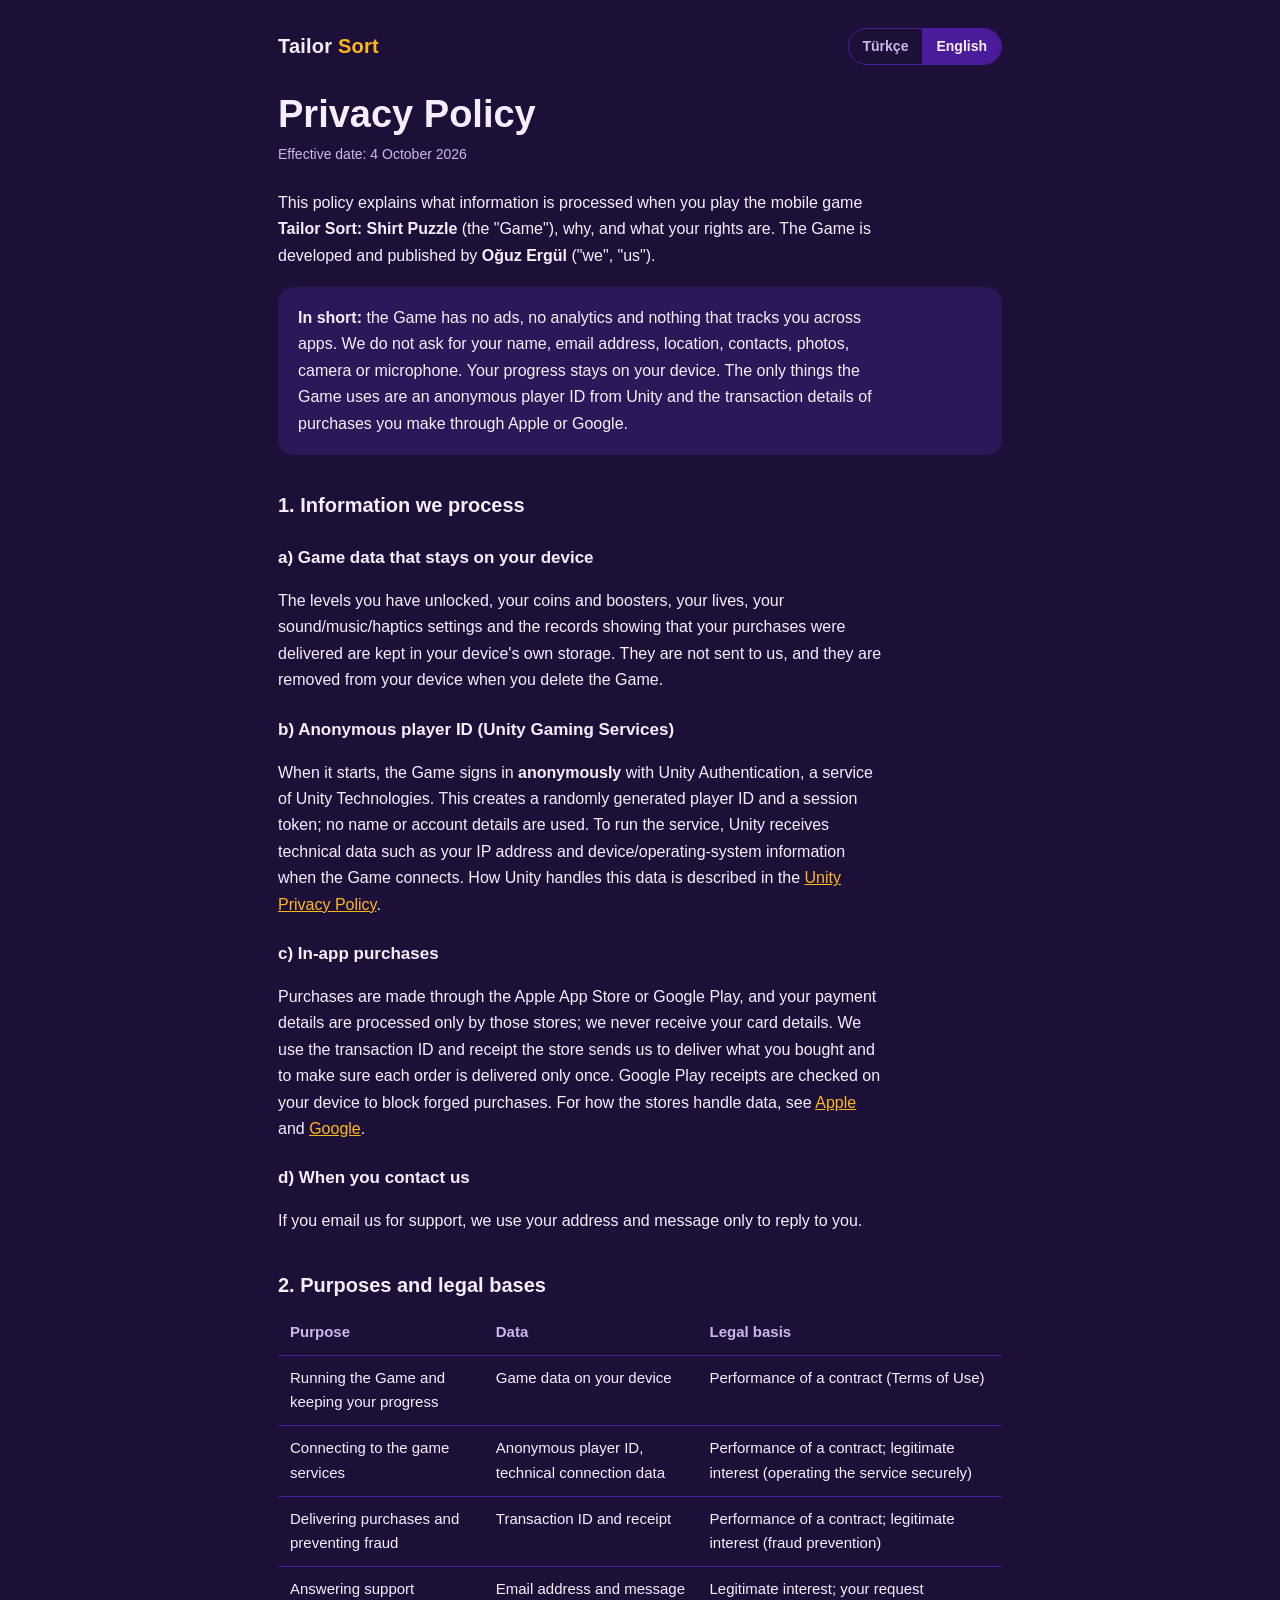
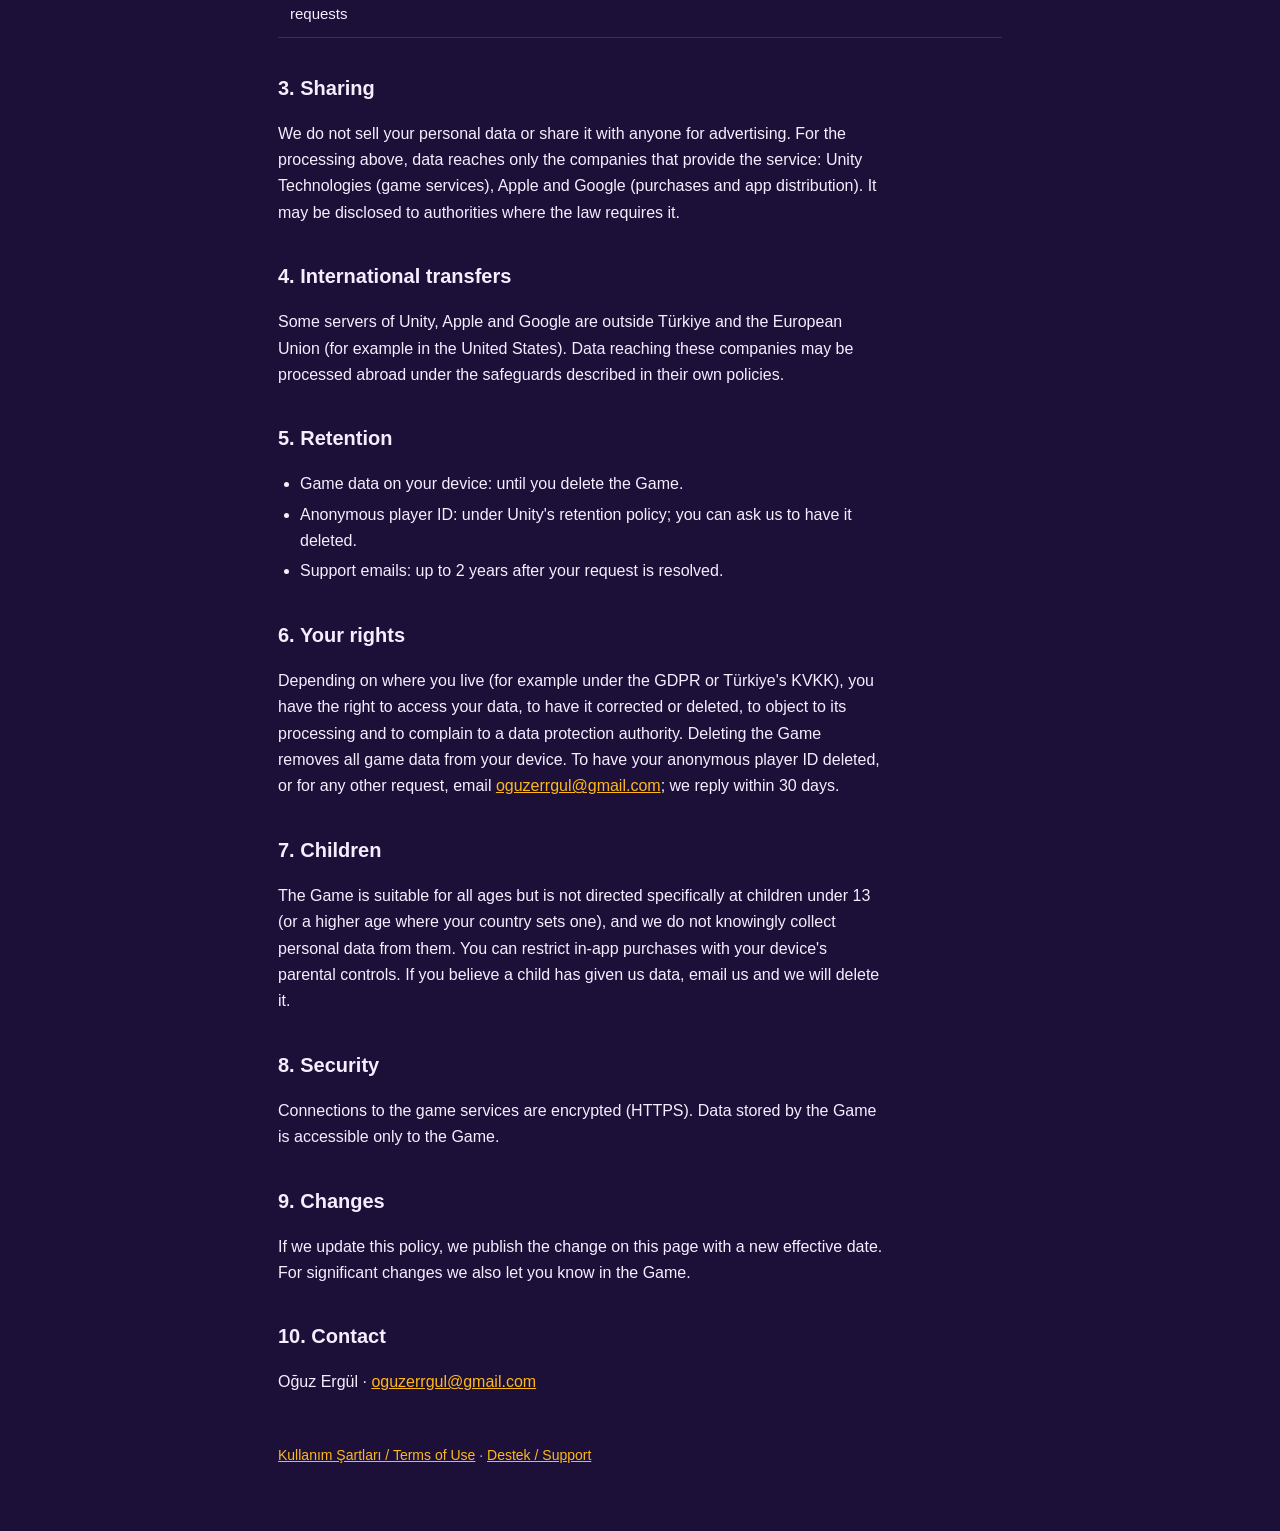
==== privacy.html @ 2dfc721d "Support, privacy policy and terms of use pages Co-Authored-By: Claude Opus 5.5 <noreply@anthropic.co" ====
<!doctype html>
<html lang="tr">
<head>
<meta charset="utf-8">
<meta name="viewport" content="width=device-width, initial-scale=1">
<title>Gizlilik Politikası · Tailor Sort</title>
<meta name="title-tr" content="Gizlilik Politikası · Tailor Sort">
<meta name="title-en" content="Privacy Policy · Tailor Sort">
<meta name="description" content="Tailor Sort: Shirt Puzzle gizlilik politikası / privacy policy">
<link rel="stylesheet" href="style.css">
<script src="lang.js"></script>
</head>
<body>
<div class="page">
  <header class="top">
    <a class="brand" href="index.html" data-keep-lang>Tailor <span>Sort</span></a>
    <div class="lang" role="group" aria-label="Dil / Language">
      <button type="button" value="tr" aria-pressed="true">Türkçe</button>
      <button type="button" value="en" aria-pressed="false">English</button>
    </div>
  </header>

  <!-- ============================================================ TÜRKÇE -->
  <main data-lang="tr">
    <h1>Gizlilik Politikası</h1>
    <p class="updated">Yürürlük tarihi: 4 Ekim 2026</p>

    <p>Bu politika, <strong>Tailor Sort: Shirt Puzzle</strong> ("Oyun") mobil oyununu oynarken hangi bilgilerin işlendiğini,
      neden işlendiğini ve haklarınızı açıklar. Oyunu geliştiren ve yayımlayan <strong>Oğuz Ergül</strong>'dür ("biz").</p>

    <div class="card">
      <p><strong>Kısaca:</strong> Oyunda reklam, analitik ya da sizi uygulamalar arasında takip eden hiçbir araç yoktur. Adınızı,
        e-posta adresinizi, konumunuzu, rehberinizi, fotoğraflarınızı ya da kamera ve mikrofonunuzu istemeyiz. Oyun
        ilerlemeniz yalnızca cihazınızda saklanır. Oyun yalnızca Unity'nin anonim oyuncu kimliğini ve Apple ya da Google
        üzerinden yaptığınız satın alımların işlem bilgisini kullanır.</p>
    </div>

    <h2>1. İşlenen bilgiler</h2>
    <h3>a) Cihazınızda kalan oyun verileri</h3>
    <p>Açtığınız seviyeler, coin ve booster miktarlarınız, canlarınız, ses/müzik/titreşim ayarlarınız ve satın alımlarınızın
      teslim edildiğini gösteren kayıtlar cihazınızın kendi depolama alanında tutulur. Bu veriler bize gönderilmez;
      oyunu sildiğinizde cihazınızdan silinir.</p>

    <h3>b) Anonim oyuncu kimliği (Unity Gaming Services)</h3>
    <p>Oyun, açılışta Unity Technologies'in Unity Authentication hizmetiyle <strong>anonim</strong> olarak oturum açar. Bu
      işlem rastgele üretilmiş bir oyuncu kimliği (Player ID) ve bir oturum anahtarı oluşturur; adınız ya da hesap bilgileriniz
      kullanılmaz. Hizmetin çalışması için Unity, bağlantı sırasında IP adresiniz ve cihaz/işletim sistemi bilgileri gibi
      teknik verileri alır. Unity'nin bu verileri nasıl işlediği
      <a href="https://unity.com/legal/privacy-policy" rel="noopener">Unity Gizlilik Politikası</a>'nda anlatılır.</p>

    <h3>c) Uygulama içi satın alımlar</h3>
    <p>Satın alımlar Apple App Store ya da Google Play üzerinden yapılır ve ödeme bilgileriniz yalnızca bu mağazalarca işlenir;
      kart bilgileriniz bize ulaşmaz. Satın aldığınız paketi teslim edebilmek ve aynı siparişi iki kez vermemek için mağazanın
      gönderdiği işlem kimliğini ve makbuzu kullanırız. Google Play makbuzları sahte satın alımları engellemek için cihaz
      üzerinde doğrulanır. Mağazaların verileri nasıl işlediği için:
      <a href="https://www.apple.com/legal/privacy/" rel="noopener">Apple</a>,
      <a href="https://policies.google.com/privacy" rel="noopener">Google</a>.</p>

    <h3>d) Bize yazdığınızda</h3>
    <p>Destek için e-posta gönderirseniz, adresinizi ve mesajınızı yalnızca size yanıt vermek için kullanırız.</p>

    <h2>2. Kullanım amaçları ve hukuki sebepler</h2>
    <div class="table-wrap">
      <table>
        <tr><th>Amaç</th><th>Veri</th><th>Hukuki sebep</th></tr>
        <tr><td>Oyunu çalıştırmak, ilerlemenizi saklamak</td><td>Cihazdaki oyun verileri</td><td>Sözleşmenin ifası (Kullanım Şartları)</td></tr>
        <tr><td>Oyun hizmetlerine bağlanmak</td><td>Anonim oyuncu kimliği, teknik bağlantı verileri</td><td>Sözleşmenin ifası; meşru menfaat (hizmetin güvenli çalışması)</td></tr>
        <tr><td>Satın aldığınızı teslim etmek, sahteciliği önlemek</td><td>İşlem kimliği ve makbuz</td><td>Sözleşmenin ifası; meşru menfaat (dolandırıcılığın önlenmesi)</td></tr>
        <tr><td>Destek taleplerine yanıt vermek</td><td>E-posta adresi ve mesaj</td><td>Meşru menfaat; talebiniz</td></tr>
      </table>
    </div>

    <h2>3. Bilgilerin paylaşılması</h2>
    <p>Kişisel verilerinizi satmayız ve reklam amacıyla kimseyle paylaşmayız. Yukarıdaki işlemler için veriler yalnızca
      hizmeti sağlayan şirketlere ulaşır: Unity Technologies (oyun hizmetleri), Apple ve Google (satın alımlar ve uygulama
      dağıtımı). Yasal bir zorunluluk olursa yetkili makamlarla paylaşılabilir.</p>

    <h2>4. Yurt dışına aktarım</h2>
    <p>Unity, Apple ve Google sunucularının bir kısmı Türkiye ve Avrupa Birliği dışında (ör. ABD) bulunur. Bu şirketlere
      ulaşan veriler, kendi politikalarında belirtilen güvenceler altında yurt dışında işlenebilir.</p>

    <h2>5. Saklama süreleri</h2>
    <ul>
      <li>Cihazdaki oyun verileri: oyunu silene kadar.</li>
      <li>Anonim oyuncu kimliği: Unity'nin saklama politikasına göre; silinmesini bizden isteyebilirsiniz.</li>
      <li>Destek yazışmaları: talebiniz sonuçlandıktan sonra en fazla 2 yıl.</li>
    </ul>

    <h2>6. Haklarınız</h2>
    <p>Verilerinize erişme, düzeltilmesini ya da silinmesini isteme, işlenmesine itiraz etme ve şikâyette bulunma
      haklarınız vardır. Oyunu silmek cihazınızdaki tüm oyun verilerini kaldırır. Anonim oyuncu kimliğinizin silinmesi ya da
      başka bir talep için <a href="mailto:oguzerrgul@gmail.com">oguzerrgul@gmail.com</a> adresine yazın; en geç 30 gün içinde yanıt veririz.</p>

    <h3>KVKK kapsamında aydınlatma</h3>
    <p>6698 sayılı Kişisel Verilerin Korunması Kanunu uyarınca veri sorumlusu Oğuz Ergül'dür. Kanunun 11. maddesi
      kapsamında; verilerinizin işlenip işlenmediğini öğrenme, işlenmişse bilgi talep etme, işlenme amacını ve amacına uygun
      kullanılıp kullanılmadığını öğrenme, aktarıldığı üçüncü kişileri bilme, eksik ya da yanlış işlenmişse düzeltilmesini,
      silinmesini ya da yok edilmesini isteme, bu işlemlerin aktarılan kişilere bildirilmesini isteme, otomatik sistemlerle
      analiz sonucu aleyhinize bir sonuca itiraz etme ve kanuna aykırı işleme nedeniyle zarara uğrarsanız tazminat talep
      etme haklarına sahipsiniz. Başvurularınızı yukarıdaki e-posta adresine iletebilirsiniz. Ayrıca Kişisel Verileri Koruma
      Kurulu'na şikâyette bulunabilirsiniz.</p>

    <h2>7. Çocuklar</h2>
    <p>Oyun her yaştan oyuncuya uygundur, ancak 13 yaşından (bulunduğunuz ülkede daha yüksek bir yaş sınırı varsa o yaştan)
      küçük çocuklara özel olarak yönelik değildir ve bu yaştaki çocuklardan bilerek kişisel veri toplamayız. Uygulama içi
      satın alımları cihazınızın ebeveyn denetimleriyle kısıtlayabilirsiniz. Bir çocuğun bize veri verdiğini düşünüyorsanız
      bize yazın; silelim.</p>

    <h2>8. Güvenlik</h2>
    <p>Oyun hizmetlerine bağlantılar şifreli (HTTPS) yapılır. Oyunda saklanan verilere yalnızca oyun erişir.</p>

    <h2>9. Değişiklikler</h2>
    <p>Bu politikayı güncellersek değişikliği bu sayfada, yürürlük tarihini değiştirerek yayımlarız. Önemli değişikliklerde
      oyunda ayrıca bilgi veririz.</p>

    <h2>10. İletişim</h2>
    <p>Oğuz Ergül · <a href="mailto:oguzerrgul@gmail.com">oguzerrgul@gmail.com</a></p>
  </main>

  <!-- ============================================================ ENGLISH -->
  <main data-lang="en">
    <h1>Privacy Policy</h1>
    <p class="updated">Effective date: 4 October 2026</p>

    <p>This policy explains what information is processed when you play the mobile game <strong>Tailor Sort: Shirt
      Puzzle</strong> (the "Game"), why, and what your rights are. The Game is developed and published by
      <strong>Oğuz Ergül</strong> ("we", "us").</p>

    <div class="card">
      <p><strong>In short:</strong> the Game has no ads, no analytics and nothing that tracks you across apps. We do not ask
        for your name, email address, location, contacts, photos, camera or microphone. Your progress stays on your device.
        The only things the Game uses are an anonymous player ID from Unity and the transaction details of purchases you make
        through Apple or Google.</p>
    </div>

    <h2>1. Information we process</h2>
    <h3>a) Game data that stays on your device</h3>
    <p>The levels you have unlocked, your coins and boosters, your lives, your sound/music/haptics settings and the records
      showing that your purchases were delivered are kept in your device's own storage. They are not sent to us, and they
      are removed from your device when you delete the Game.</p>

    <h3>b) Anonymous player ID (Unity Gaming Services)</h3>
    <p>When it starts, the Game signs in <strong>anonymously</strong> with Unity Authentication, a service of Unity
      Technologies. This creates a randomly generated player ID and a session token; no name or account details are used.
      To run the service, Unity receives technical data such as your IP address and device/operating-system information when
      the Game connects. How Unity handles this data is described in the
      <a href="https://unity.com/legal/privacy-policy" rel="noopener">Unity Privacy Policy</a>.</p>

    <h3>c) In-app purchases</h3>
    <p>Purchases are made through the Apple App Store or Google Play, and your payment details are processed only by those
      stores; we never receive your card details. We use the transaction ID and receipt the store sends us to deliver what
      you bought and to make sure each order is delivered only once. Google Play receipts are checked on your device to block
      forged purchases. For how the stores handle data, see
      <a href="https://www.apple.com/legal/privacy/" rel="noopener">Apple</a> and
      <a href="https://policies.google.com/privacy" rel="noopener">Google</a>.</p>

    <h3>d) When you contact us</h3>
    <p>If you email us for support, we use your address and message only to reply to you.</p>

    <h2>2. Purposes and legal bases</h2>
    <div class="table-wrap">
      <table>
        <tr><th>Purpose</th><th>Data</th><th>Legal basis</th></tr>
        <tr><td>Running the Game and keeping your progress</td><td>Game data on your device</td><td>Performance of a contract (Terms of Use)</td></tr>
        <tr><td>Connecting to the game services</td><td>Anonymous player ID, technical connection data</td><td>Performance of a contract; legitimate interest (operating the service securely)</td></tr>
        <tr><td>Delivering purchases and preventing fraud</td><td>Transaction ID and receipt</td><td>Performance of a contract; legitimate interest (fraud prevention)</td></tr>
        <tr><td>Answering support requests</td><td>Email address and message</td><td>Legitimate interest; your request</td></tr>
      </table>
    </div>

    <h2>3. Sharing</h2>
    <p>We do not sell your personal data or share it with anyone for advertising. For the processing above, data reaches
      only the companies that provide the service: Unity Technologies (game services), Apple and Google (purchases and app
      distribution). It may be disclosed to authorities where the law requires it.</p>

    <h2>4. International transfers</h2>
    <p>Some servers of Unity, Apple and Google are outside Türkiye and the European Union (for example in the United States).
      Data reaching these companies may be processed abroad under the safeguards described in their own policies.</p>

    <h2>5. Retention</h2>
    <ul>
      <li>Game data on your device: until you delete the Game.</li>
      <li>Anonymous player ID: under Unity's retention policy; you can ask us to have it deleted.</li>
      <li>Support emails: up to 2 years after your request is resolved.</li>
    </ul>

    <h2>6. Your rights</h2>
    <p>Depending on where you live (for example under the GDPR or Türkiye's KVKK), you have the right to access your data,
      to have it corrected or deleted, to object to its processing and to complain to a data protection authority. Deleting
      the Game removes all game data from your device. To have your anonymous player ID deleted, or for any other request,
      email <a href="mailto:oguzerrgul@gmail.com">oguzerrgul@gmail.com</a>; we reply within 30 days.</p>

    <h2>7. Children</h2>
    <p>The Game is suitable for all ages but is not directed specifically at children under 13 (or a higher age where your
      country sets one), and we do not knowingly collect personal data from them. You can restrict in-app purchases with
      your device's parental controls. If you believe a child has given us data, email us and we will delete it.</p>

    <h2>8. Security</h2>
    <p>Connections to the game services are encrypted (HTTPS). Data stored by the Game is accessible only to the Game.</p>

    <h2>9. Changes</h2>
    <p>If we update this policy, we publish the change on this page with a new effective date. For significant changes we
      also let you know in the Game.</p>

    <h2>10. Contact</h2>
    <p>Oğuz Ergül · <a href="mailto:oguzerrgul@gmail.com">oguzerrgul@gmail.com</a></p>
  </main>

  <footer>
    <a href="terms.html" data-keep-lang>Kullanım Şartları / Terms of Use</a> ·
    <a href="index.html" data-keep-lang>Destek / Support</a>
  </footer>
</div>
</body>
</html>
---- style.css ----
/* Tailor Sort legal and support pages: the game's night purple, its gold for links, system fonts only (the pages load
   nothing from third parties, so opening the privacy policy sends no one your IP address). */
:root {
  --bg: #1c1038;
  --panel: #2a1858;
  --line: #4a1c9c;
  --fg: #f6eeff;
  --muted: #c9b8ee;
  --gold: #ffb81c;
  --gold-hi: #ffd54a;
  color-scheme: dark;
}

* { box-sizing: border-box; }

html { -webkit-text-size-adjust: 100%; }

body {
  margin: 0;
  background: var(--bg);
  color: var(--fg);
  font: 400 16px/1.65 -apple-system, BlinkMacSystemFont, "Segoe UI", Roboto, "Helvetica Neue", Arial, sans-serif;
}

.page {
  max-width: 760px;
  margin: 0 auto;
  padding: 28px 18px 64px;
}

header.top {
  display: flex;
  align-items: center;
  justify-content: space-between;
  gap: 12px;
  flex-wrap: wrap;
  margin-bottom: 28px;
}

.brand {
  font-weight: 800;
  font-size: 20px;
  letter-spacing: 0.01em;
  color: var(--fg);
  text-decoration: none;
}

.brand span { color: var(--gold); }

nav.links { display: flex; gap: 14px; flex-wrap: wrap; font-size: 15px; }

.lang { display: inline-flex; border: 1px solid var(--line); border-radius: 999px; overflow: hidden; }

.lang button {
  background: none;
  border: 0;
  color: var(--muted);
  font: inherit;
  font-size: 14px;
  font-weight: 600;
  padding: 6px 14px;
  cursor: pointer;
}

.lang button[aria-pressed="true"] { background: var(--line); color: var(--fg); }

.lang button:focus-visible, a:focus-visible { outline: 2px solid var(--gold); outline-offset: 2px; }

a { color: var(--gold); }
a:hover { color: var(--gold-hi); }

h1 { font-size: clamp(28px, 6vw, 38px); line-height: 1.15; margin: 0 0 6px; text-wrap: balance; }
h2 { font-size: 20px; margin: 34px 0 8px; }
h3 { font-size: 17px; margin: 22px 0 6px; }

.updated { color: var(--muted); font-size: 14px; margin: 0 0 24px; }

p, li { max-width: 68ch; }
ul { padding-left: 22px; }
li { margin: 4px 0; }

.card {
  background: var(--panel);
  border-radius: 16px;
  padding: 18px 20px;
  margin: 18px 0;
}

.card p:first-child { margin-top: 0; }
.card p:last-child { margin-bottom: 0; }

table { width: 100%; border-collapse: collapse; font-size: 15px; }
.table-wrap { overflow-x: auto; }
th, td { text-align: left; vertical-align: top; padding: 10px 12px; border-bottom: 1px solid var(--line); }
th { color: var(--muted); font-weight: 600; }

footer { margin-top: 48px; color: var(--muted); font-size: 14px; }

/* both languages are in each page; lang.js shows one (without scripts both stay readable, Turkish first) */
.js [data-lang]:not(.shown) { display: none; }
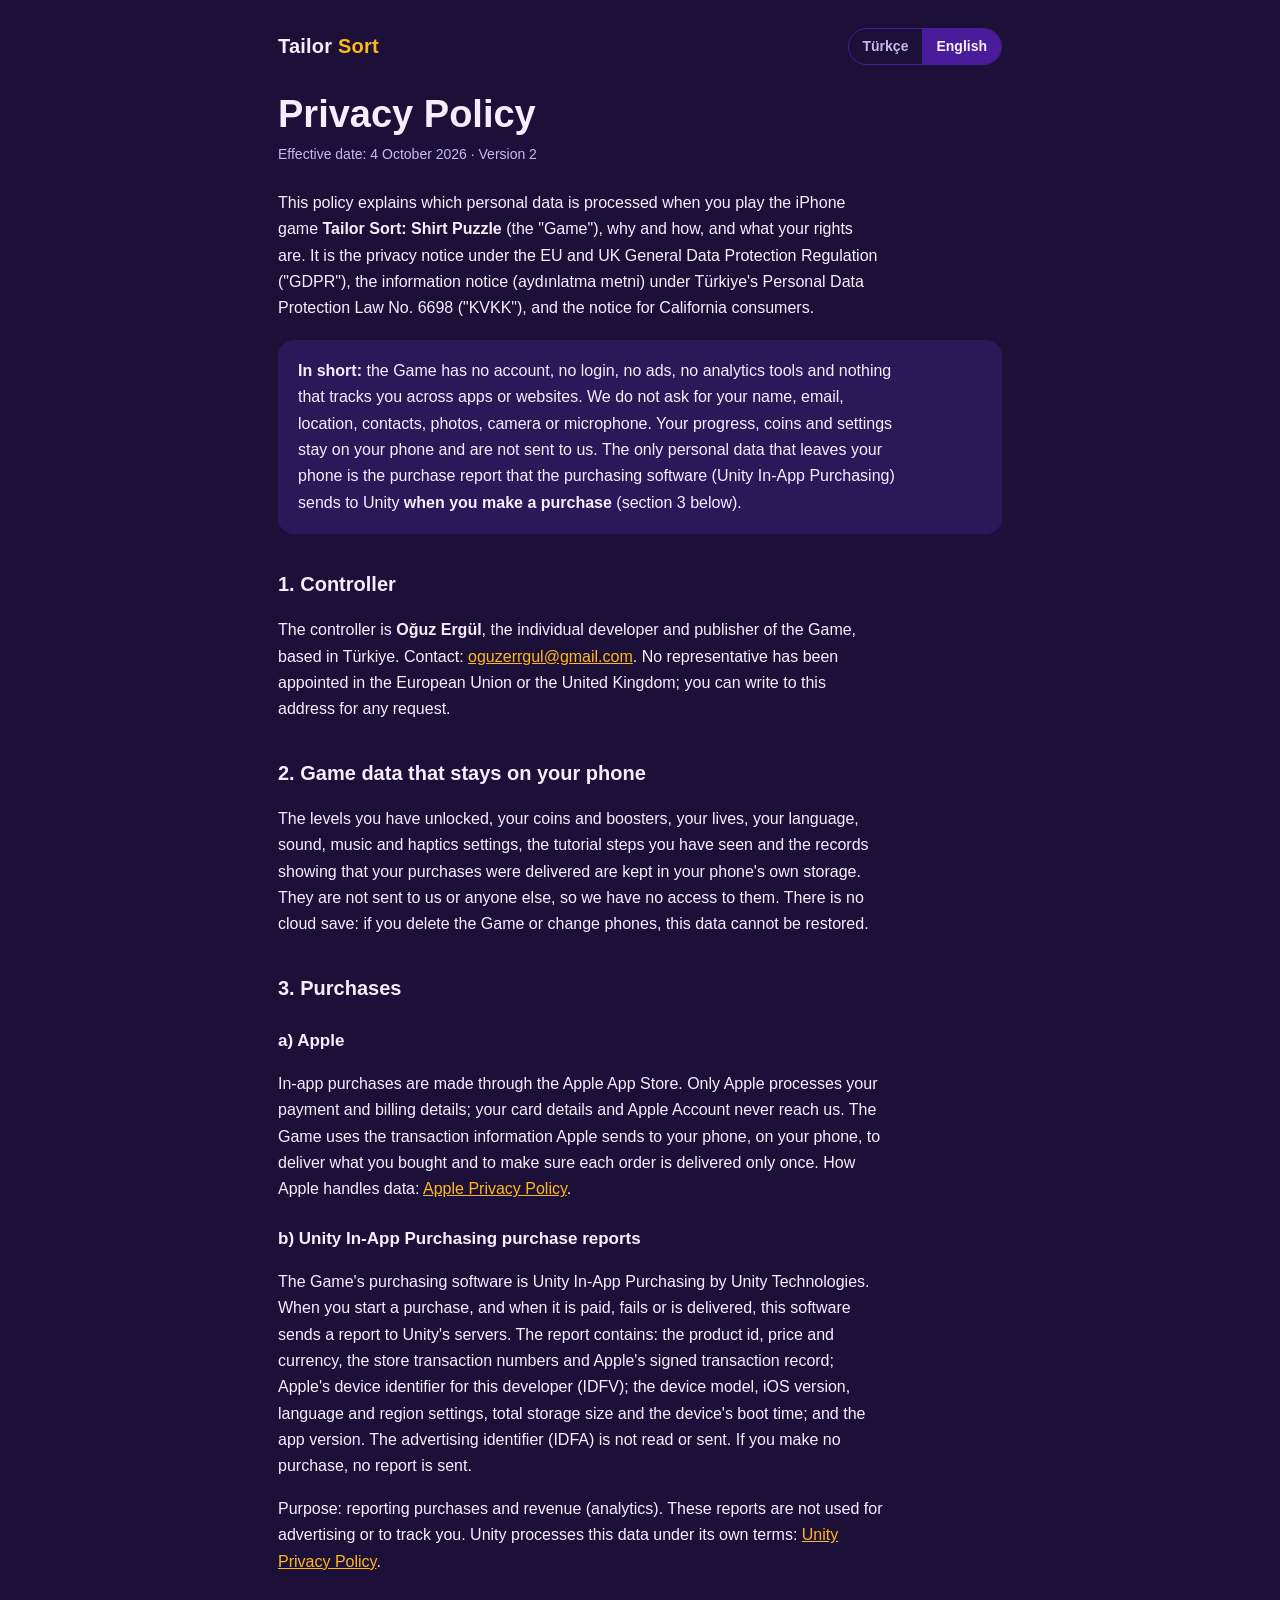
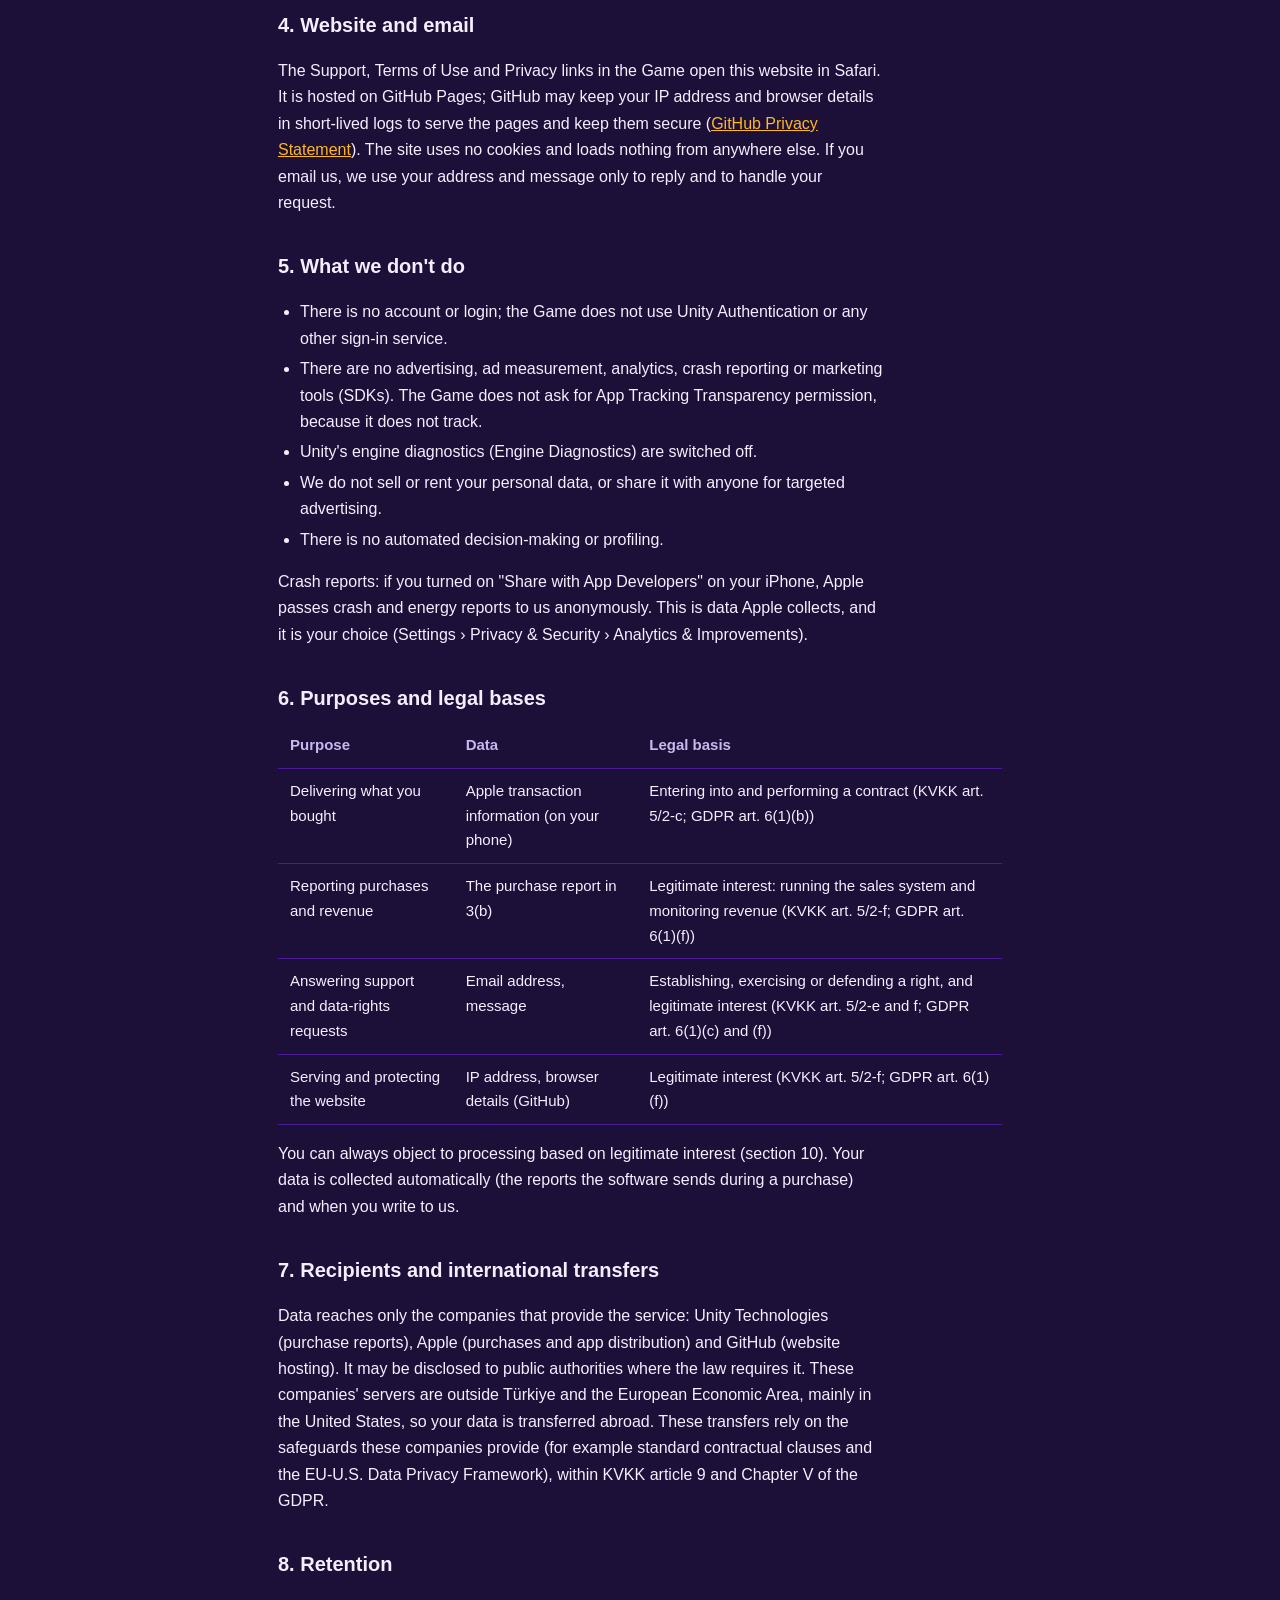
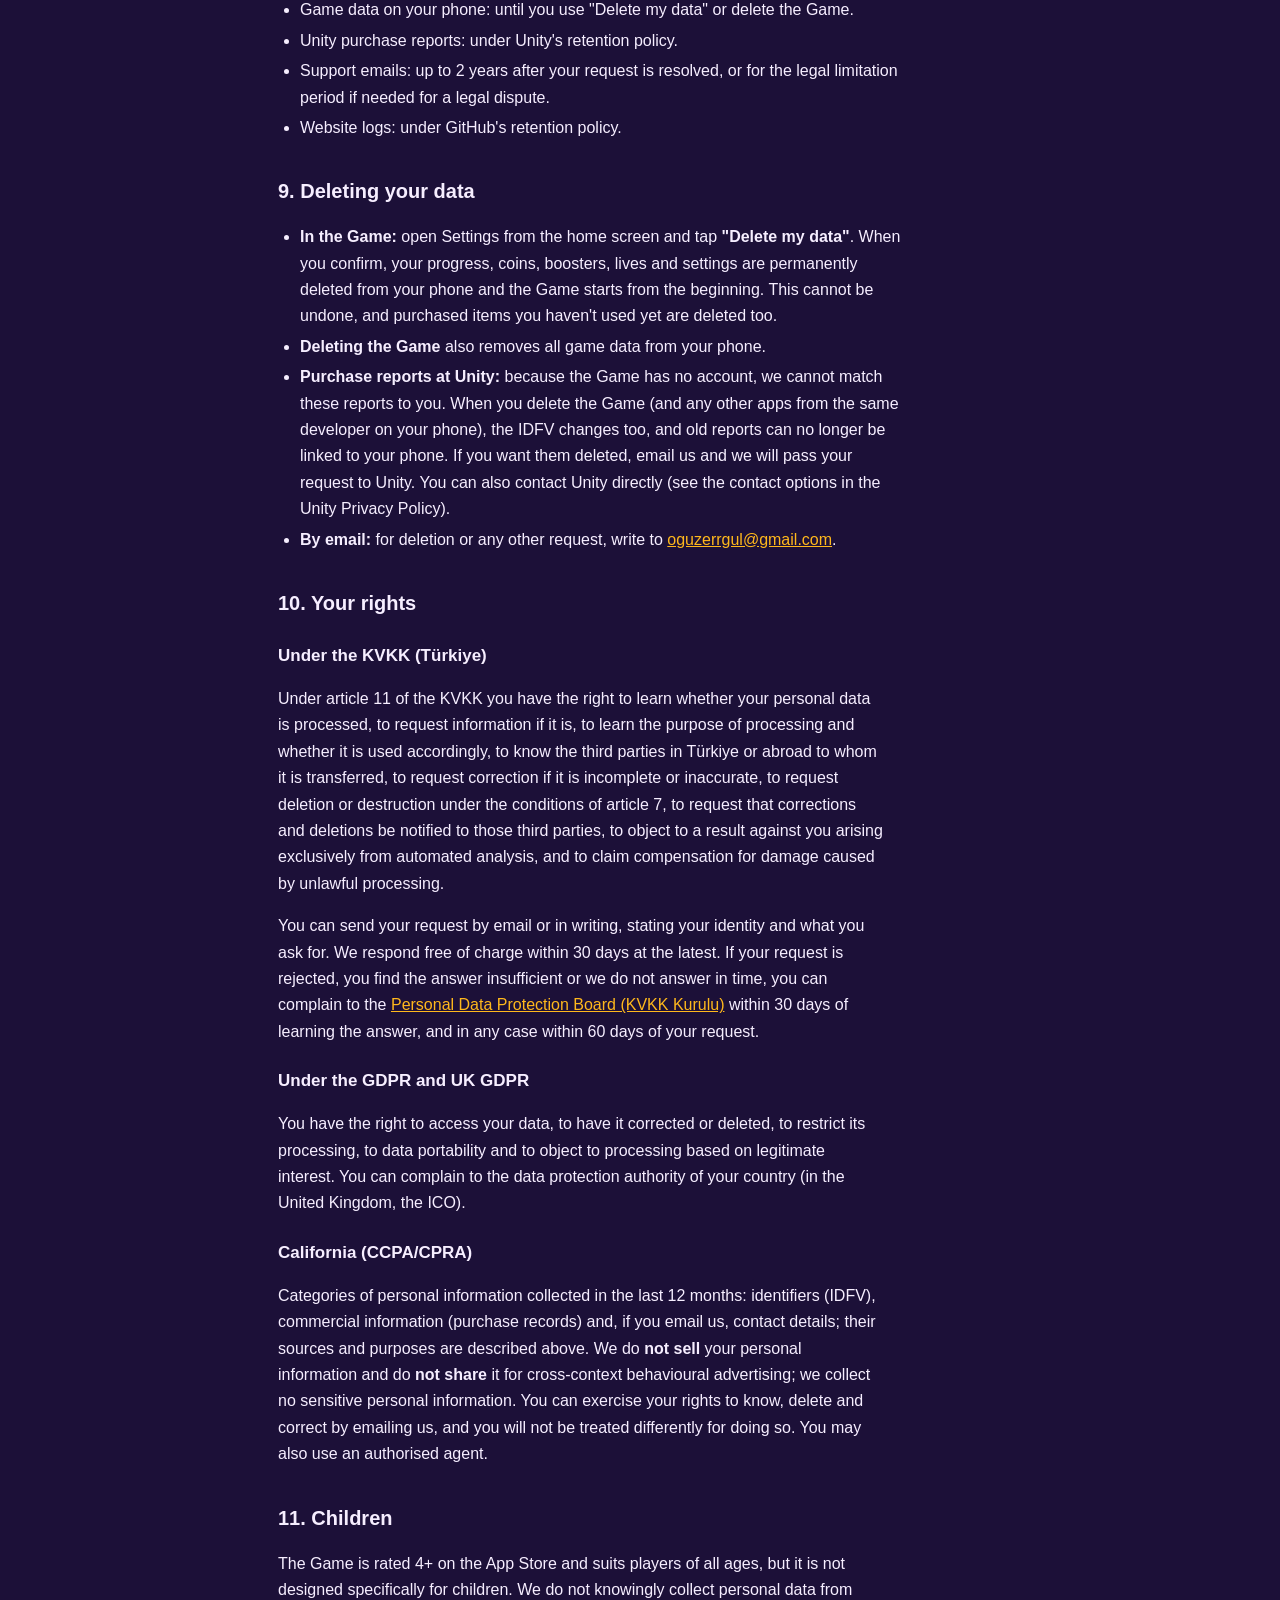
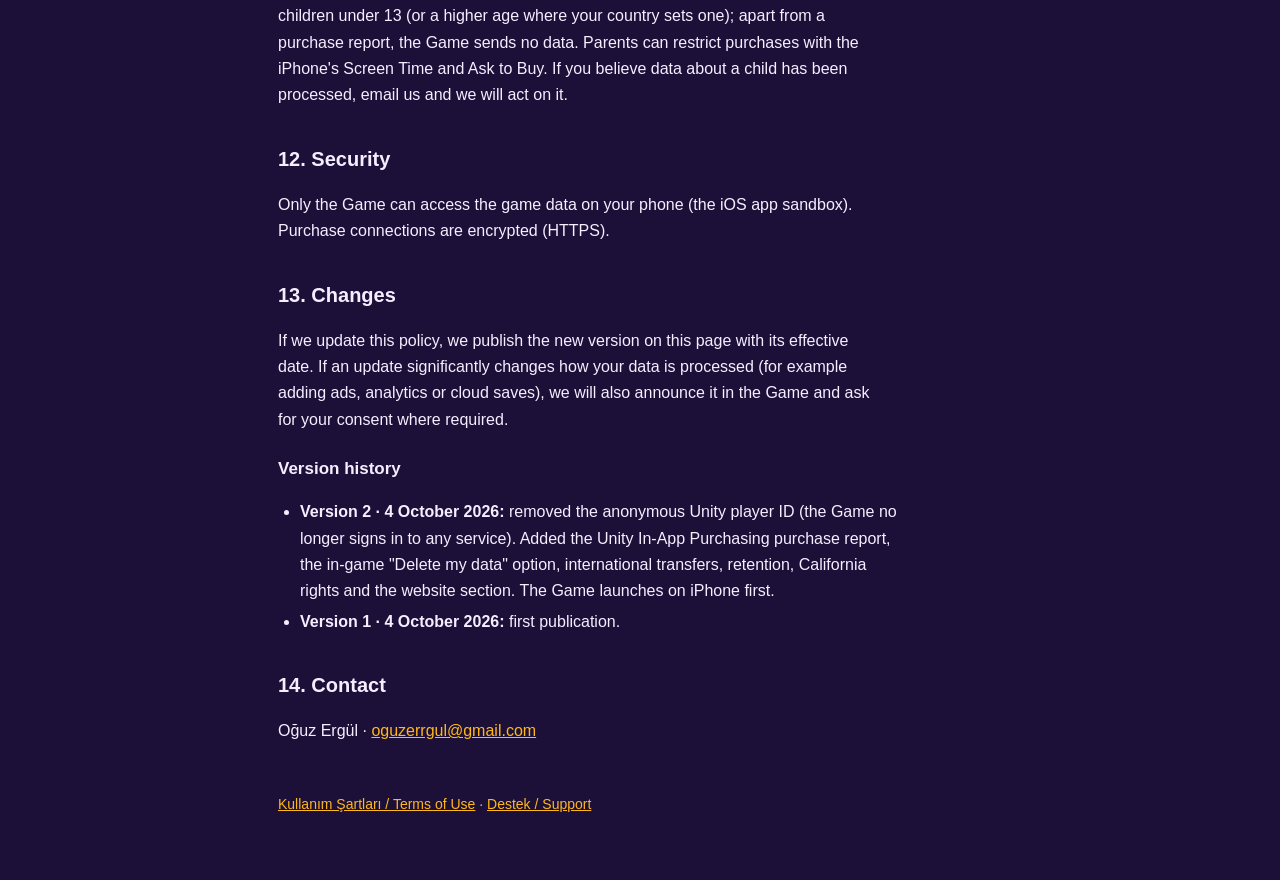
==== commit 7b8a07fc: "docs: privacy policy, terms and support for the iPhone launch (v2) - Privacy policy and KVKK informa" ====
--- a/privacy.html
+++ b/privacy.html
@@ -6,7 +6,7 @@
 <title>Gizlilik Politikası · Tailor Sort</title>
 <meta name="title-tr" content="Gizlilik Politikası · Tailor Sort">
 <meta name="title-en" content="Privacy Policy · Tailor Sort">
-<meta name="description" content="Tailor Sort: Shirt Puzzle gizlilik politikası / privacy policy">
+<meta name="description" content="Tailor Sort: Shirt Puzzle gizlilik politikası ve KVKK aydınlatma metni / privacy policy">
 <link rel="stylesheet" href="style.css">
 <script src="lang.js"></script>
 </head>
@@ -22,187 +22,324 @@
 
   <!-- ============================================================ TÜRKÇE -->
   <main data-lang="tr">
-    <h1>Gizlilik Politikası</h1>
-    <p class="updated">Yürürlük tarihi: 4 Ekim 2026</p>
-
-    <p>Bu politika, <strong>Tailor Sort: Shirt Puzzle</strong> ("Oyun") mobil oyununu oynarken hangi bilgilerin işlendiğini,
-      neden işlendiğini ve haklarınızı açıklar. Oyunu geliştiren ve yayımlayan <strong>Oğuz Ergül</strong>'dür ("biz").</p>
+    <h1>Gizlilik Politikası ve KVKK Aydınlatma Metni</h1>
+    <p class="updated">Yürürlük tarihi: 4 Ekim 2026 · Sürüm 2</p>
+
+    <p>Bu metin, <strong>Tailor Sort: Shirt Puzzle</strong> ("Oyun") iPhone oyununu oynarken hangi kişisel verilerin, neden ve
+      nasıl işlendiğini ve haklarınızı açıklar. 6698 sayılı Kişisel Verilerin Korunması Kanunu ("KVKK") 10. maddesi uyarınca
+      aydınlatma metni, AB ve Birleşik Krallık Genel Veri Koruma Tüzüğü ("GDPR") uyarınca gizlilik bildirimi ve Kaliforniya
+      tüketicileri için bilgilendirme yerine geçer.</p>
 
     <div class="card">
-      <p><strong>Kısaca:</strong> Oyunda reklam, analitik ya da sizi uygulamalar arasında takip eden hiçbir araç yoktur. Adınızı,
-        e-posta adresinizi, konumunuzu, rehberinizi, fotoğraflarınızı ya da kamera ve mikrofonunuzu istemeyiz. Oyun
-        ilerlemeniz yalnızca cihazınızda saklanır. Oyun yalnızca Unity'nin anonim oyuncu kimliğini ve Apple ya da Google
-        üzerinden yaptığınız satın alımların işlem bilgisini kullanır.</p>
-    </div>
-
-    <h2>1. İşlenen bilgiler</h2>
-    <h3>a) Cihazınızda kalan oyun verileri</h3>
-    <p>Açtığınız seviyeler, coin ve booster miktarlarınız, canlarınız, ses/müzik/titreşim ayarlarınız ve satın alımlarınızın
-      teslim edildiğini gösteren kayıtlar cihazınızın kendi depolama alanında tutulur. Bu veriler bize gönderilmez;
-      oyunu sildiğinizde cihazınızdan silinir.</p>
-
-    <h3>b) Anonim oyuncu kimliği (Unity Gaming Services)</h3>
-    <p>Oyun, açılışta Unity Technologies'in Unity Authentication hizmetiyle <strong>anonim</strong> olarak oturum açar. Bu
-      işlem rastgele üretilmiş bir oyuncu kimliği (Player ID) ve bir oturum anahtarı oluşturur; adınız ya da hesap bilgileriniz
-      kullanılmaz. Hizmetin çalışması için Unity, bağlantı sırasında IP adresiniz ve cihaz/işletim sistemi bilgileri gibi
-      teknik verileri alır. Unity'nin bu verileri nasıl işlediği
-      <a href="https://unity.com/legal/privacy-policy" rel="noopener">Unity Gizlilik Politikası</a>'nda anlatılır.</p>
-
-    <h3>c) Uygulama içi satın alımlar</h3>
-    <p>Satın alımlar Apple App Store ya da Google Play üzerinden yapılır ve ödeme bilgileriniz yalnızca bu mağazalarca işlenir;
-      kart bilgileriniz bize ulaşmaz. Satın aldığınız paketi teslim edebilmek ve aynı siparişi iki kez vermemek için mağazanın
-      gönderdiği işlem kimliğini ve makbuzu kullanırız. Google Play makbuzları sahte satın alımları engellemek için cihaz
-      üzerinde doğrulanır. Mağazaların verileri nasıl işlediği için:
-      <a href="https://www.apple.com/legal/privacy/" rel="noopener">Apple</a>,
-      <a href="https://policies.google.com/privacy" rel="noopener">Google</a>.</p>
-
-    <h3>d) Bize yazdığınızda</h3>
-    <p>Destek için e-posta gönderirseniz, adresinizi ve mesajınızı yalnızca size yanıt vermek için kullanırız.</p>
-
-    <h2>2. Kullanım amaçları ve hukuki sebepler</h2>
+      <p><strong>Kısaca:</strong> Oyunda hesap, giriş, reklam, analitik aracı ya da sizi uygulamalar ve web siteleri arasında takip
+        eden hiçbir şey yoktur. Adınızı, e-postanızı, konumunuzu, rehberinizi, fotoğraflarınızı, kameranızı ya da mikrofonunuzu
+        istemeyiz. İlerlemeniz, coin'leriniz ve ayarlarınız yalnızca telefonunuzda durur ve bize gönderilmez. Telefonunuzdan
+        çıkan tek kişisel veri, bir <strong>satın alım yaptığınızda</strong> satın alma altyapısının (Unity In-App Purchasing)
+        Unity'ye gönderdiği satın alım raporudur (aşağıda 3. bölüm).</p>
+    </div>
+
+    <h2>1. Veri sorumlusu</h2>
+    <p>Veri sorumlusu, Oyunu geliştiren ve yayımlayan <strong>Oğuz Ergül</strong>'dür (bireysel geliştirici, Türkiye).
+      İletişim: <a href="mailto:oguzerrgul@gmail.com">oguzerrgul@gmail.com</a>. Avrupa Birliği'nde ya da Birleşik
+      Krallık'ta bir temsilci atanmamıştır; tüm talepleriniz için bu adrese yazabilirsiniz.</p>
+
+    <h2>2. Telefonunuzda kalan oyun verileri</h2>
+    <p>Açtığınız seviyeler, coin ve booster miktarlarınız, canlarınız, dil, ses, müzik ve titreşim ayarlarınız, gördüğünüz
+      eğitim adımları ve satın alımlarınızın teslim edildiğini gösteren kayıtlar telefonunuzun kendi depolama alanında tutulur.
+      Bunlar bize ya da başkasına gönderilmez; bu nedenle KVKK ve GDPR anlamında biz bu verilere erişmeyiz. Bulut kaydı
+      yoktur: oyunu silerseniz ya da telefon değiştirirseniz bu veriler geri getirilemez.</p>
+
+    <h2>3. Satın alımlar</h2>
+    <h3>a) Apple</h3>
+    <p>Uygulama içi satın alımlar Apple App Store üzerinden yapılır. Ödeme ve fatura bilgilerinizi yalnızca Apple işler; kart
+      bilgileriniz ya da Apple hesabınız bize ulaşmaz. Oyun, satın aldığınız paketi teslim etmek ve aynı siparişi iki kez
+      vermemek için Apple'ın telefonunuza gönderdiği işlem bilgisini telefonunuzda kullanır. Apple'ın verileri nasıl işlediği:
+      <a href="https://www.apple.com/legal/privacy/" rel="noopener">Apple Gizlilik Politikası</a>.</p>
+
+    <h3>b) Unity In-App Purchasing satın alım raporu</h3>
+    <p>Satın alma altyapısı olarak Unity Technologies'in Unity In-App Purchasing yazılımı kullanılır. Bu yazılım, bir satın
+      alımı başlattığınızda, ödeme tamamlandığında, başarısız olduğunda ya da teslim edildiğinde Unity'nin sunucularına bir
+      rapor gönderir. Raporda şunlar bulunur: ürün kimliği, fiyat ve para birimi, mağaza işlem numaraları ve Apple'ın imzalı
+      işlem kaydı; Apple'ın bu uygulama geliştiricisine özel cihaz tanımlayıcısı (IDFV); cihaz modeli, iOS sürümü, dil ve
+      bölge ayarları, toplam depolama boyutu ve cihazın açılış zamanı; uygulamanın sürümü. Reklam kimliği (IDFA) okunmaz ve
+      gönderilmez. Satın alım yapmazsanız rapor da gönderilmez.</p>
+    <p>Amaç: satın alımların ve gelirin raporlanması (analitik). Bu raporlar reklam ya da sizi takip etmek için kullanılmaz.
+      Unity bu verileri kendi koşulları çerçevesinde işler:
+      <a href="https://unity.com/legal/privacy-policy" rel="noopener">Unity Gizlilik Politikası</a>.</p>
+
+    <h2>4. Web sitesi ve e-posta</h2>
+    <p>Oyundaki Destek, Kullanım Şartları ve Gizlilik bağlantıları bu siteyi Safari'de açar. Site GitHub Pages'te barındırılır;
+      GitHub, sayfaları sunmak ve güvenliği sağlamak için IP adresinizi ve tarayıcı bilgilerinizi kısa süreli kayıtlarda
+      tutabilir (<a href="https://docs.github.com/site-policy/privacy-policies/github-general-privacy-statement" rel="noopener">GitHub
+      Gizlilik Bildirimi</a>). Site çerez kullanmaz ve başka hiçbir yerden içerik yüklemez. Bize e-posta gönderirseniz,
+      e-posta adresinizi ve mesajınızı yalnızca size yanıt vermek ve talebinizi yerine getirmek için kullanırız.</p>
+
+    <h2>5. Yapmadıklarımız</h2>
+    <ul>
+      <li>Hesap ya da giriş yoktur; Oyun Unity Authentication ya da başka bir oturum açma hizmeti kullanmaz.</li>
+      <li>Reklam, reklam ölçümü, analitik, çökme raporlama ya da pazarlama aracı (SDK) yoktur. App Tracking Transparency izni
+        istenmez, çünkü takip yapılmaz.</li>
+      <li>Unity'nin motor tanılama verisi (Engine Diagnostics) kapalıdır.</li>
+      <li>Kişisel verilerinizi satmayız, kiralamayız ve hedefli reklam için kimseyle paylaşmayız.</li>
+      <li>Otomatik karar verme ya da profilleme yapılmaz.</li>
+    </ul>
+    <p>Çökme raporları: iPhone'unuzda "Geliştiricilerle paylaş" seçeneğini açtıysanız Apple, çökme ve enerji raporlarını
+      anonim olarak bize iletir. Bu, Apple'ın topladığı bir veridir ve sizin seçiminize bağlıdır (Ayarlar › Gizlilik ve
+      Güvenlik › Analiz ve İyileştirmeler).</p>
+
+    <h2>6. İşleme amaçları ve hukuki sebepler</h2>
     <div class="table-wrap">
       <table>
         <tr><th>Amaç</th><th>Veri</th><th>Hukuki sebep</th></tr>
-        <tr><td>Oyunu çalıştırmak, ilerlemenizi saklamak</td><td>Cihazdaki oyun verileri</td><td>Sözleşmenin ifası (Kullanım Şartları)</td></tr>
-        <tr><td>Oyun hizmetlerine bağlanmak</td><td>Anonim oyuncu kimliği, teknik bağlantı verileri</td><td>Sözleşmenin ifası; meşru menfaat (hizmetin güvenli çalışması)</td></tr>
-        <tr><td>Satın aldığınızı teslim etmek, sahteciliği önlemek</td><td>İşlem kimliği ve makbuz</td><td>Sözleşmenin ifası; meşru menfaat (dolandırıcılığın önlenmesi)</td></tr>
-        <tr><td>Destek taleplerine yanıt vermek</td><td>E-posta adresi ve mesaj</td><td>Meşru menfaat; talebiniz</td></tr>
+        <tr><td>Satın aldığınız paketi teslim etmek</td><td>Apple işlem bilgisi (telefonunuzda)</td><td>Sözleşmenin kurulması ve ifası (KVKK m. 5/2-c; GDPR m. 6/1-b)</td></tr>
+        <tr><td>Satın alımların ve gelirin raporlanması</td><td>3/b'deki satın alım raporu</td><td>Meşru menfaat: satış altyapısının işletilmesi ve gelirin izlenmesi (KVKK m. 5/2-f; GDPR m. 6/1-f)</td></tr>
+        <tr><td>Destek ve haklarınıza ilişkin talepleri yanıtlamak</td><td>E-posta adresi, mesaj</td><td>Bir hakkın tesisi, kullanılması veya korunması ve meşru menfaat (KVKK m. 5/2-e ve f; GDPR m. 6/1-c ve f)</td></tr>
+        <tr><td>Web sitesini sunmak ve korumak</td><td>IP adresi, tarayıcı bilgisi (GitHub)</td><td>Meşru menfaat (KVKK m. 5/2-f; GDPR m. 6/1-f)</td></tr>
       </table>
     </div>
-
-    <h2>3. Bilgilerin paylaşılması</h2>
-    <p>Kişisel verilerinizi satmayız ve reklam amacıyla kimseyle paylaşmayız. Yukarıdaki işlemler için veriler yalnızca
-      hizmeti sağlayan şirketlere ulaşır: Unity Technologies (oyun hizmetleri), Apple ve Google (satın alımlar ve uygulama
-      dağıtımı). Yasal bir zorunluluk olursa yetkili makamlarla paylaşılabilir.</p>
-
-    <h2>4. Yurt dışına aktarım</h2>
-    <p>Unity, Apple ve Google sunucularının bir kısmı Türkiye ve Avrupa Birliği dışında (ör. ABD) bulunur. Bu şirketlere
-      ulaşan veriler, kendi politikalarında belirtilen güvenceler altında yurt dışında işlenebilir.</p>
-
-    <h2>5. Saklama süreleri</h2>
-    <ul>
-      <li>Cihazdaki oyun verileri: oyunu silene kadar.</li>
-      <li>Anonim oyuncu kimliği: Unity'nin saklama politikasına göre; silinmesini bizden isteyebilirsiniz.</li>
-      <li>Destek yazışmaları: talebiniz sonuçlandıktan sonra en fazla 2 yıl.</li>
-    </ul>
-
-    <h2>6. Haklarınız</h2>
-    <p>Verilerinize erişme, düzeltilmesini ya da silinmesini isteme, işlenmesine itiraz etme ve şikâyette bulunma
-      haklarınız vardır. Oyunu silmek cihazınızdaki tüm oyun verilerini kaldırır. Anonim oyuncu kimliğinizin silinmesi ya da
-      başka bir talep için <a href="mailto:oguzerrgul@gmail.com">oguzerrgul@gmail.com</a> adresine yazın; en geç 30 gün içinde yanıt veririz.</p>
-
-    <h3>KVKK kapsamında aydınlatma</h3>
-    <p>6698 sayılı Kişisel Verilerin Korunması Kanunu uyarınca veri sorumlusu Oğuz Ergül'dür. Kanunun 11. maddesi
-      kapsamında; verilerinizin işlenip işlenmediğini öğrenme, işlenmişse bilgi talep etme, işlenme amacını ve amacına uygun
-      kullanılıp kullanılmadığını öğrenme, aktarıldığı üçüncü kişileri bilme, eksik ya da yanlış işlenmişse düzeltilmesini,
-      silinmesini ya da yok edilmesini isteme, bu işlemlerin aktarılan kişilere bildirilmesini isteme, otomatik sistemlerle
-      analiz sonucu aleyhinize bir sonuca itiraz etme ve kanuna aykırı işleme nedeniyle zarara uğrarsanız tazminat talep
-      etme haklarına sahipsiniz. Başvurularınızı yukarıdaki e-posta adresine iletebilirsiniz. Ayrıca Kişisel Verileri Koruma
-      Kurulu'na şikâyette bulunabilirsiniz.</p>
-
-    <h2>7. Çocuklar</h2>
-    <p>Oyun her yaştan oyuncuya uygundur, ancak 13 yaşından (bulunduğunuz ülkede daha yüksek bir yaş sınırı varsa o yaştan)
-      küçük çocuklara özel olarak yönelik değildir ve bu yaştaki çocuklardan bilerek kişisel veri toplamayız. Uygulama içi
-      satın alımları cihazınızın ebeveyn denetimleriyle kısıtlayabilirsiniz. Bir çocuğun bize veri verdiğini düşünüyorsanız
-      bize yazın; silelim.</p>
-
-    <h2>8. Güvenlik</h2>
-    <p>Oyun hizmetlerine bağlantılar şifreli (HTTPS) yapılır. Oyunda saklanan verilere yalnızca oyun erişir.</p>
-
-    <h2>9. Değişiklikler</h2>
-    <p>Bu politikayı güncellersek değişikliği bu sayfada, yürürlük tarihini değiştirerek yayımlarız. Önemli değişikliklerde
-      oyunda ayrıca bilgi veririz.</p>
-
-    <h2>10. İletişim</h2>
+    <p>Meşru menfaate dayanan işlemelere her zaman itiraz edebilirsiniz (10. bölüm). Verileriniz, otomatik yollarla (satın alım
+      sırasında yazılımın gönderdiği raporlar) ve sizin bize yazmanızla toplanır.</p>
+
+    <h2>7. Aktarım ve yurt dışına aktarım</h2>
+    <p>Veriler yalnızca hizmeti sağlayan şirketlere ulaşır: Unity Technologies (satın alım raporları), Apple (satın alımlar ve
+      uygulama dağıtımı) ve GitHub (web sitesi barındırma). Yasal bir zorunluluk olursa yetkili kamu kurumlarıyla
+      paylaşılabilir. Bu şirketlerin sunucuları Türkiye ve Avrupa Ekonomik Alanı dışında, başta ABD olmak üzere başka
+      ülkelerde bulunur; bu nedenle verileriniz yurt dışına aktarılır. Aktarımlar, KVKK'nın 9. maddesi ve GDPR'ın V. bölümü
+      çerçevesinde, bu şirketlerin sağladığı güvencelere (ör. standart sözleşmeler, AB-ABD Veri Gizliliği Çerçevesi)
+      dayanılarak yapılır.</p>
+
+    <h2>8. Saklama süreleri</h2>
+    <ul>
+      <li>Telefonunuzdaki oyun verileri: "Verilerimi sil" seçeneğini kullanana ya da oyunu silene kadar.</li>
+      <li>Unity satın alım raporları: Unity'nin saklama politikasına göre.</li>
+      <li>Destek yazışmaları: talebiniz sonuçlandıktan sonra en fazla 2 yıl; hukuki bir uyuşmazlık için gerekirse yasal
+        zamanaşımı süresince.</li>
+      <li>Web sitesi kayıtları: GitHub'ın saklama politikasına göre.</li>
+    </ul>
+
+    <h2 id="delete-tr">9. Verilerinizi silme</h2>
+    <ul>
+      <li><strong>Oyunun içinden:</strong> Ana ekrandan Ayarlar'ı açın ve <strong>"Verilerimi sil"</strong> satırına dokunun.
+        Onayladığınızda ilerlemeniz, coin'leriniz, booster'larınız, canlarınız ve ayarlarınız telefonunuzdan kalıcı olarak
+        silinir ve oyun en baştan başlar. Bu işlem geri alınamaz; satın alınmış ve henüz kullanılmamış öğeler de silinir.</li>
+      <li><strong>Oyunu silmek</strong> de telefonunuzdaki tüm oyun verilerini kaldırır.</li>
+      <li><strong>Unity'deki satın alım raporları:</strong> Oyunda hesap olmadığı için bu raporları kimliğinizle eşleştiremeyiz.
+        Oyunu (ve aynı geliştiricinin telefonunuzdaki diğer uygulamalarını) sildiğinizde IDFV de değişir; eski raporlar artık
+        telefonunuzla ilişkilendirilemez. Silinmelerini istiyorsanız bize yazın; talebinizi Unity'ye iletiriz. Unity'ye
+        doğrudan da başvurabilirsiniz (Unity Gizlilik Politikası'ndaki iletişim yolları).</li>
+      <li><strong>E-posta ile:</strong> Silme ya da başka bir talep için
+        <a href="mailto:oguzerrgul@gmail.com?subject=Tailor%20Sort%20veri%20talebi">oguzerrgul@gmail.com</a> adresine yazın.</li>
+    </ul>
+
+    <h2>10. Haklarınız</h2>
+    <h3>KVKK kapsamında</h3>
+    <p>KVKK'nın 11. maddesi uyarınca; kişisel verilerinizin işlenip işlenmediğini öğrenme, işlenmişse bilgi talep etme, işlenme
+      amacını ve amacına uygun kullanılıp kullanılmadığını öğrenme, yurt içinde veya yurt dışında aktarıldığı üçüncü kişileri
+      bilme, eksik veya yanlış işlenmişse düzeltilmesini isteme, KVKK'nın 7. maddesindeki şartlar çerçevesinde silinmesini veya
+      yok edilmesini isteme, düzeltme ve silme işlemlerinin aktarıldığı üçüncü kişilere bildirilmesini isteme, münhasıran
+      otomatik sistemlerle analiz edilmesi sonucu aleyhinize bir sonuç çıkmasına itiraz etme ve kanuna aykırı işleme nedeniyle
+      zarara uğramanız hâlinde zararın giderilmesini talep etme haklarına sahipsiniz.</p>
+    <p>Başvurunuzu Türkçe olarak, kimliğinizi ve talebinizi belirterek e-posta ile ya da yazılı olarak iletebilirsiniz.
+      Başvurunuzu en geç 30 gün içinde ücretsiz olarak sonuçlandırırız. Başvurunuz reddedilir, verilen cevabı yetersiz bulursanız
+      ya da süresinde cevap verilmezse, cevabı öğrendiğiniz tarihten itibaren 30 gün ve her hâlde başvuru tarihinden itibaren 60
+      gün içinde <a href="https://www.kvkk.gov.tr" rel="noopener">Kişisel Verileri Koruma Kurulu</a>'na şikâyette
+      bulunabilirsiniz.</p>
+    <h3>GDPR ve Birleşik Krallık GDPR kapsamında</h3>
+    <p>Verilerinize erişme, düzeltilmesini, silinmesini ya da işlenmesinin kısıtlanmasını isteme, veri taşınabilirliği ve
+      meşru menfaate dayanan işlemeye itiraz etme haklarınız vardır. Bulunduğunuz ülkenin veri koruma otoritesine (Birleşik
+      Krallık'ta ICO) şikâyette bulunabilirsiniz.</p>
+    <h3>Kaliforniya (CCPA/CPRA)</h3>
+    <p>Son 12 ayda toplanan kişisel bilgi kategorileri: tanımlayıcılar (IDFV), ticari bilgiler (satın alım kayıtları) ve
+      e-posta ile yazarsanız iletişim bilgileri; kaynakları ve amaçları yukarıda yazılıdır. Kişisel bilgilerinizi
+      <strong>satmayız</strong> ve davranışsal reklam için <strong>paylaşmayız</strong>; hassas kişisel bilgi toplamayız.
+      Bilgi alma, silme ve düzeltme isteme haklarınızı yukarıdaki e-posta ile kullanabilirsiniz; bu nedenle farklı
+      muameleye maruz kalmazsınız. Yetkili bir temsilci aracılığıyla da başvurabilirsiniz.</p>
+
+    <h2>11. Çocuklar</h2>
+    <p>Oyun App Store'da 4+ yaş derecelendirmesine sahiptir ve her yaştan oyuncuya uygundur, ancak çocuklara özel olarak
+      tasarlanmamıştır. 13 yaşından (bulunduğunuz ülkede daha yüksek bir yaş sınırı varsa o yaştan) küçük çocuklardan bilerek
+      kişisel veri toplamayız; Oyun bir satın alım raporu dışında veri göndermez. Ebeveynler satın alımları iPhone'un Ekran
+      Süresi ve Satın Almak İçin Sor özellikleriyle kısıtlayabilir. Bir çocuğa ait veri işlendiğini düşünüyorsanız bize
+      yazın; gerekeni yapalım.</p>
+
+    <h2>12. Güvenlik</h2>
+    <p>Telefonunuzdaki oyun verilerine yalnızca Oyun erişebilir (iOS uygulama korumalı alanı). Satın alım bağlantıları
+      şifrelidir (HTTPS).</p>
+
+    <h2>13. Değişiklikler</h2>
+    <p>Bu metni güncellersek yeni sürümü bu sayfada yürürlük tarihiyle yayımlarız. Verilerinizin işlenişini önemli ölçüde
+      değiştiren bir güncellemede (ör. reklam, analitik ya da bulut kaydı eklenmesi) bunu ayrıca oyun içinde duyururuz ve
+      gerekiyorsa izninizi isteriz.</p>
+
+    <h3>Sürüm geçmişi</h3>
+    <ul>
+      <li><strong>Sürüm 2 · 4 Ekim 2026:</strong> Anonim Unity oyuncu kimliği kaldırıldı (Oyun artık hiçbir hizmete oturum
+        açmıyor). Unity In-App Purchasing satın alım raporu, oyun içi "Verilerimi sil" seçeneği, yurt dışına aktarım, saklama,
+        Kaliforniya hakları ve web sitesi bölümleri eklendi. Oyun ilk aşamada yalnızca iPhone için yayımlanıyor.</li>
+      <li><strong>Sürüm 1 · 4 Ekim 2026:</strong> İlk yayın.</li>
+    </ul>
+
+    <h2>14. İletişim</h2>
     <p>Oğuz Ergül · <a href="mailto:oguzerrgul@gmail.com">oguzerrgul@gmail.com</a></p>
   </main>
 
   <!-- ============================================================ ENGLISH -->
   <main data-lang="en">
     <h1>Privacy Policy</h1>
-    <p class="updated">Effective date: 4 October 2026</p>
-
-    <p>This policy explains what information is processed when you play the mobile game <strong>Tailor Sort: Shirt
-      Puzzle</strong> (the "Game"), why, and what your rights are. The Game is developed and published by
-      <strong>Oğuz Ergül</strong> ("we", "us").</p>
+    <p class="updated">Effective date: 4 October 2026 · Version 2</p>
+
+    <p>This policy explains which personal data is processed when you play the iPhone game <strong>Tailor Sort: Shirt
+      Puzzle</strong> (the "Game"), why and how, and what your rights are. It is the privacy notice under the EU and UK General
+      Data Protection Regulation ("GDPR"), the information notice (aydınlatma metni) under Türkiye's Personal Data Protection
+      Law No. 6698 ("KVKK"), and the notice for California consumers.</p>
 
     <div class="card">
-      <p><strong>In short:</strong> the Game has no ads, no analytics and nothing that tracks you across apps. We do not ask
-        for your name, email address, location, contacts, photos, camera or microphone. Your progress stays on your device.
-        The only things the Game uses are an anonymous player ID from Unity and the transaction details of purchases you make
-        through Apple or Google.</p>
-    </div>
-
-    <h2>1. Information we process</h2>
-    <h3>a) Game data that stays on your device</h3>
-    <p>The levels you have unlocked, your coins and boosters, your lives, your sound/music/haptics settings and the records
-      showing that your purchases were delivered are kept in your device's own storage. They are not sent to us, and they
-      are removed from your device when you delete the Game.</p>
-
-    <h3>b) Anonymous player ID (Unity Gaming Services)</h3>
-    <p>When it starts, the Game signs in <strong>anonymously</strong> with Unity Authentication, a service of Unity
-      Technologies. This creates a randomly generated player ID and a session token; no name or account details are used.
-      To run the service, Unity receives technical data such as your IP address and device/operating-system information when
-      the Game connects. How Unity handles this data is described in the
+      <p><strong>In short:</strong> the Game has no account, no login, no ads, no analytics tools and nothing that tracks you
+        across apps or websites. We do not ask for your name, email, location, contacts, photos, camera or microphone. Your
+        progress, coins and settings stay on your phone and are not sent to us. The only personal data that leaves your phone
+        is the purchase report that the purchasing software (Unity In-App Purchasing) sends to Unity <strong>when you make a
+        purchase</strong> (section 3 below).</p>
+    </div>
+
+    <h2>1. Controller</h2>
+    <p>The controller is <strong>Oğuz Ergül</strong>, the individual developer and publisher of the Game, based in Türkiye.
+      Contact: <a href="mailto:oguzerrgul@gmail.com">oguzerrgul@gmail.com</a>. No representative has been appointed in the
+      European Union or the United Kingdom; you can write to this address for any request.</p>
+
+    <h2>2. Game data that stays on your phone</h2>
+    <p>The levels you have unlocked, your coins and boosters, your lives, your language, sound, music and haptics settings,
+      the tutorial steps you have seen and the records showing that your purchases were delivered are kept in your phone's
+      own storage. They are not sent to us or anyone else, so we have no access to them. There is no cloud save: if you
+      delete the Game or change phones, this data cannot be restored.</p>
+
+    <h2>3. Purchases</h2>
+    <h3>a) Apple</h3>
+    <p>In-app purchases are made through the Apple App Store. Only Apple processes your payment and billing details; your card
+      details and Apple Account never reach us. The Game uses the transaction information Apple sends to your phone, on your
+      phone, to deliver what you bought and to make sure each order is delivered only once. How Apple handles data:
+      <a href="https://www.apple.com/legal/privacy/" rel="noopener">Apple Privacy Policy</a>.</p>
+
+    <h3>b) Unity In-App Purchasing purchase reports</h3>
+    <p>The Game's purchasing software is Unity In-App Purchasing by Unity Technologies. When you start a purchase, and when it
+      is paid, fails or is delivered, this software sends a report to Unity's servers. The report contains: the product id,
+      price and currency, the store transaction numbers and Apple's signed transaction record; Apple's device identifier for
+      this developer (IDFV); the device model, iOS version, language and region settings, total storage size and the
+      device's boot time; and the app version. The advertising identifier (IDFA) is not read or sent. If you make no
+      purchase, no report is sent.</p>
+    <p>Purpose: reporting purchases and revenue (analytics). These reports are not used for advertising or to track you. Unity
+      processes this data under its own terms:
       <a href="https://unity.com/legal/privacy-policy" rel="noopener">Unity Privacy Policy</a>.</p>
 
-    <h3>c) In-app purchases</h3>
-    <p>Purchases are made through the Apple App Store or Google Play, and your payment details are processed only by those
-      stores; we never receive your card details. We use the transaction ID and receipt the store sends us to deliver what
-      you bought and to make sure each order is delivered only once. Google Play receipts are checked on your device to block
-      forged purchases. For how the stores handle data, see
-      <a href="https://www.apple.com/legal/privacy/" rel="noopener">Apple</a> and
-      <a href="https://policies.google.com/privacy" rel="noopener">Google</a>.</p>
-
-    <h3>d) When you contact us</h3>
-    <p>If you email us for support, we use your address and message only to reply to you.</p>
-
-    <h2>2. Purposes and legal bases</h2>
+    <h2>4. Website and email</h2>
+    <p>The Support, Terms of Use and Privacy links in the Game open this website in Safari. It is hosted on GitHub Pages;
+      GitHub may keep your IP address and browser details in short-lived logs to serve the pages and keep them secure
+      (<a href="https://docs.github.com/site-policy/privacy-policies/github-general-privacy-statement" rel="noopener">GitHub
+      Privacy Statement</a>). The site uses no cookies and loads nothing from anywhere else. If you email us, we use your
+      address and message only to reply and to handle your request.</p>
+
+    <h2>5. What we don't do</h2>
+    <ul>
+      <li>There is no account or login; the Game does not use Unity Authentication or any other sign-in service.</li>
+      <li>There are no advertising, ad measurement, analytics, crash reporting or marketing tools (SDKs). The Game does not
+        ask for App Tracking Transparency permission, because it does not track.</li>
+      <li>Unity's engine diagnostics (Engine Diagnostics) are switched off.</li>
+      <li>We do not sell or rent your personal data, or share it with anyone for targeted advertising.</li>
+      <li>There is no automated decision-making or profiling.</li>
+    </ul>
+    <p>Crash reports: if you turned on "Share with App Developers" on your iPhone, Apple passes crash and energy reports to us
+      anonymously. This is data Apple collects, and it is your choice (Settings › Privacy &amp; Security › Analytics &amp;
+      Improvements).</p>
+
+    <h2>6. Purposes and legal bases</h2>
     <div class="table-wrap">
       <table>
         <tr><th>Purpose</th><th>Data</th><th>Legal basis</th></tr>
-        <tr><td>Running the Game and keeping your progress</td><td>Game data on your device</td><td>Performance of a contract (Terms of Use)</td></tr>
-        <tr><td>Connecting to the game services</td><td>Anonymous player ID, technical connection data</td><td>Performance of a contract; legitimate interest (operating the service securely)</td></tr>
-        <tr><td>Delivering purchases and preventing fraud</td><td>Transaction ID and receipt</td><td>Performance of a contract; legitimate interest (fraud prevention)</td></tr>
-        <tr><td>Answering support requests</td><td>Email address and message</td><td>Legitimate interest; your request</td></tr>
+        <tr><td>Delivering what you bought</td><td>Apple transaction information (on your phone)</td><td>Entering into and performing a contract (KVKK art. 5/2-c; GDPR art. 6(1)(b))</td></tr>
+        <tr><td>Reporting purchases and revenue</td><td>The purchase report in 3(b)</td><td>Legitimate interest: running the sales system and monitoring revenue (KVKK art. 5/2-f; GDPR art. 6(1)(f))</td></tr>
+        <tr><td>Answering support and data-rights requests</td><td>Email address, message</td><td>Establishing, exercising or defending a right, and legitimate interest (KVKK art. 5/2-e and f; GDPR art. 6(1)(c) and (f))</td></tr>
+        <tr><td>Serving and protecting the website</td><td>IP address, browser details (GitHub)</td><td>Legitimate interest (KVKK art. 5/2-f; GDPR art. 6(1)(f))</td></tr>
       </table>
     </div>
-
-    <h2>3. Sharing</h2>
-    <p>We do not sell your personal data or share it with anyone for advertising. For the processing above, data reaches
-      only the companies that provide the service: Unity Technologies (game services), Apple and Google (purchases and app
-      distribution). It may be disclosed to authorities where the law requires it.</p>
-
-    <h2>4. International transfers</h2>
-    <p>Some servers of Unity, Apple and Google are outside Türkiye and the European Union (for example in the United States).
-      Data reaching these companies may be processed abroad under the safeguards described in their own policies.</p>
-
-    <h2>5. Retention</h2>
-    <ul>
-      <li>Game data on your device: until you delete the Game.</li>
-      <li>Anonymous player ID: under Unity's retention policy; you can ask us to have it deleted.</li>
-      <li>Support emails: up to 2 years after your request is resolved.</li>
-    </ul>
-
-    <h2>6. Your rights</h2>
-    <p>Depending on where you live (for example under the GDPR or Türkiye's KVKK), you have the right to access your data,
-      to have it corrected or deleted, to object to its processing and to complain to a data protection authority. Deleting
-      the Game removes all game data from your device. To have your anonymous player ID deleted, or for any other request,
-      email <a href="mailto:oguzerrgul@gmail.com">oguzerrgul@gmail.com</a>; we reply within 30 days.</p>
-
-    <h2>7. Children</h2>
-    <p>The Game is suitable for all ages but is not directed specifically at children under 13 (or a higher age where your
-      country sets one), and we do not knowingly collect personal data from them. You can restrict in-app purchases with
-      your device's parental controls. If you believe a child has given us data, email us and we will delete it.</p>
-
-    <h2>8. Security</h2>
-    <p>Connections to the game services are encrypted (HTTPS). Data stored by the Game is accessible only to the Game.</p>
-
-    <h2>9. Changes</h2>
-    <p>If we update this policy, we publish the change on this page with a new effective date. For significant changes we
-      also let you know in the Game.</p>
-
-    <h2>10. Contact</h2>
+    <p>You can always object to processing based on legitimate interest (section 10). Your data is collected automatically (the
+      reports the software sends during a purchase) and when you write to us.</p>
+
+    <h2>7. Recipients and international transfers</h2>
+    <p>Data reaches only the companies that provide the service: Unity Technologies (purchase reports), Apple (purchases and
+      app distribution) and GitHub (website hosting). It may be disclosed to public authorities where the law requires it.
+      These companies' servers are outside Türkiye and the European Economic Area, mainly in the United States, so your data
+      is transferred abroad. These transfers rely on the safeguards these companies provide (for example standard
+      contractual clauses and the EU-U.S. Data Privacy Framework), within KVKK article 9 and Chapter V of the GDPR.</p>
+
+    <h2>8. Retention</h2>
+    <ul>
+      <li>Game data on your phone: until you use "Delete my data" or delete the Game.</li>
+      <li>Unity purchase reports: under Unity's retention policy.</li>
+      <li>Support emails: up to 2 years after your request is resolved, or for the legal limitation period if needed for a
+        legal dispute.</li>
+      <li>Website logs: under GitHub's retention policy.</li>
+    </ul>
+
+    <h2 id="delete-en">9. Deleting your data</h2>
+    <ul>
+      <li><strong>In the Game:</strong> open Settings from the home screen and tap <strong>"Delete my data"</strong>. When you
+        confirm, your progress, coins, boosters, lives and settings are permanently deleted from your phone and the Game
+        starts from the beginning. This cannot be undone, and purchased items you haven't used yet are deleted too.</li>
+      <li><strong>Deleting the Game</strong> also removes all game data from your phone.</li>
+      <li><strong>Purchase reports at Unity:</strong> because the Game has no account, we cannot match these reports to you.
+        When you delete the Game (and any other apps from the same developer on your phone), the IDFV changes too, and old
+        reports can no longer be linked to your phone. If you want them deleted, email us and we will pass your request to
+        Unity. You can also contact Unity directly (see the contact options in the Unity Privacy Policy).</li>
+      <li><strong>By email:</strong> for deletion or any other request, write to
+        <a href="mailto:oguzerrgul@gmail.com?subject=Tailor%20Sort%20data%20request">oguzerrgul@gmail.com</a>.</li>
+    </ul>
+
+    <h2>10. Your rights</h2>
+    <h3>Under the KVKK (Türkiye)</h3>
+    <p>Under article 11 of the KVKK you have the right to learn whether your personal data is processed, to request
+      information if it is, to learn the purpose of processing and whether it is used accordingly, to know the third parties
+      in Türkiye or abroad to whom it is transferred, to request correction if it is incomplete or inaccurate, to request
+      deletion or destruction under the conditions of article 7, to request that corrections and deletions be notified to
+      those third parties, to object to a result against you arising exclusively from automated analysis, and to claim
+      compensation for damage caused by unlawful processing.</p>
+    <p>You can send your request by email or in writing, stating your identity and what you ask for. We respond free of charge
+      within 30 days at the latest. If your request is rejected, you find the answer insufficient or we do not answer in time,
+      you can complain to the <a href="https://www.kvkk.gov.tr" rel="noopener">Personal Data Protection Board (KVKK Kurulu)</a>
+      within 30 days of learning the answer, and in any case within 60 days of your request.</p>
+    <h3>Under the GDPR and UK GDPR</h3>
+    <p>You have the right to access your data, to have it corrected or deleted, to restrict its processing, to data
+      portability and to object to processing based on legitimate interest. You can complain to the data protection authority
+      of your country (in the United Kingdom, the ICO).</p>
+    <h3>California (CCPA/CPRA)</h3>
+    <p>Categories of personal information collected in the last 12 months: identifiers (IDFV), commercial information
+      (purchase records) and, if you email us, contact details; their sources and purposes are described above. We do
+      <strong>not sell</strong> your personal information and do <strong>not share</strong> it for cross-context behavioural
+      advertising; we collect no sensitive personal information. You can exercise your rights to know, delete and correct by
+      emailing us, and you will not be treated differently for doing so. You may also use an authorised agent.</p>
+
+    <h2>11. Children</h2>
+    <p>The Game is rated 4+ on the App Store and suits players of all ages, but it is not designed specifically for children.
+      We do not knowingly collect personal data from children under 13 (or a higher age where your country sets one); apart
+      from a purchase report, the Game sends no data. Parents can restrict purchases with the iPhone's Screen Time and Ask to
+      Buy. If you believe data about a child has been processed, email us and we will act on it.</p>
+
+    <h2>12. Security</h2>
+    <p>Only the Game can access the game data on your phone (the iOS app sandbox). Purchase connections are encrypted
+      (HTTPS).</p>
+
+    <h2>13. Changes</h2>
+    <p>If we update this policy, we publish the new version on this page with its effective date. If an update significantly
+      changes how your data is processed (for example adding ads, analytics or cloud saves), we will also announce it in the
+      Game and ask for your consent where required.</p>
+
+    <h3>Version history</h3>
+    <ul>
+      <li><strong>Version 2 · 4 October 2026:</strong> removed the anonymous Unity player ID (the Game no longer signs in to
+        any service). Added the Unity In-App Purchasing purchase report, the in-game "Delete my data" option, international
+        transfers, retention, California rights and the website section. The Game launches on iPhone first.</li>
+      <li><strong>Version 1 · 4 October 2026:</strong> first publication.</li>
+    </ul>
+
+    <h2>14. Contact</h2>
     <p>Oğuz Ergül · <a href="mailto:oguzerrgul@gmail.com">oguzerrgul@gmail.com</a></p>
   </main>
 
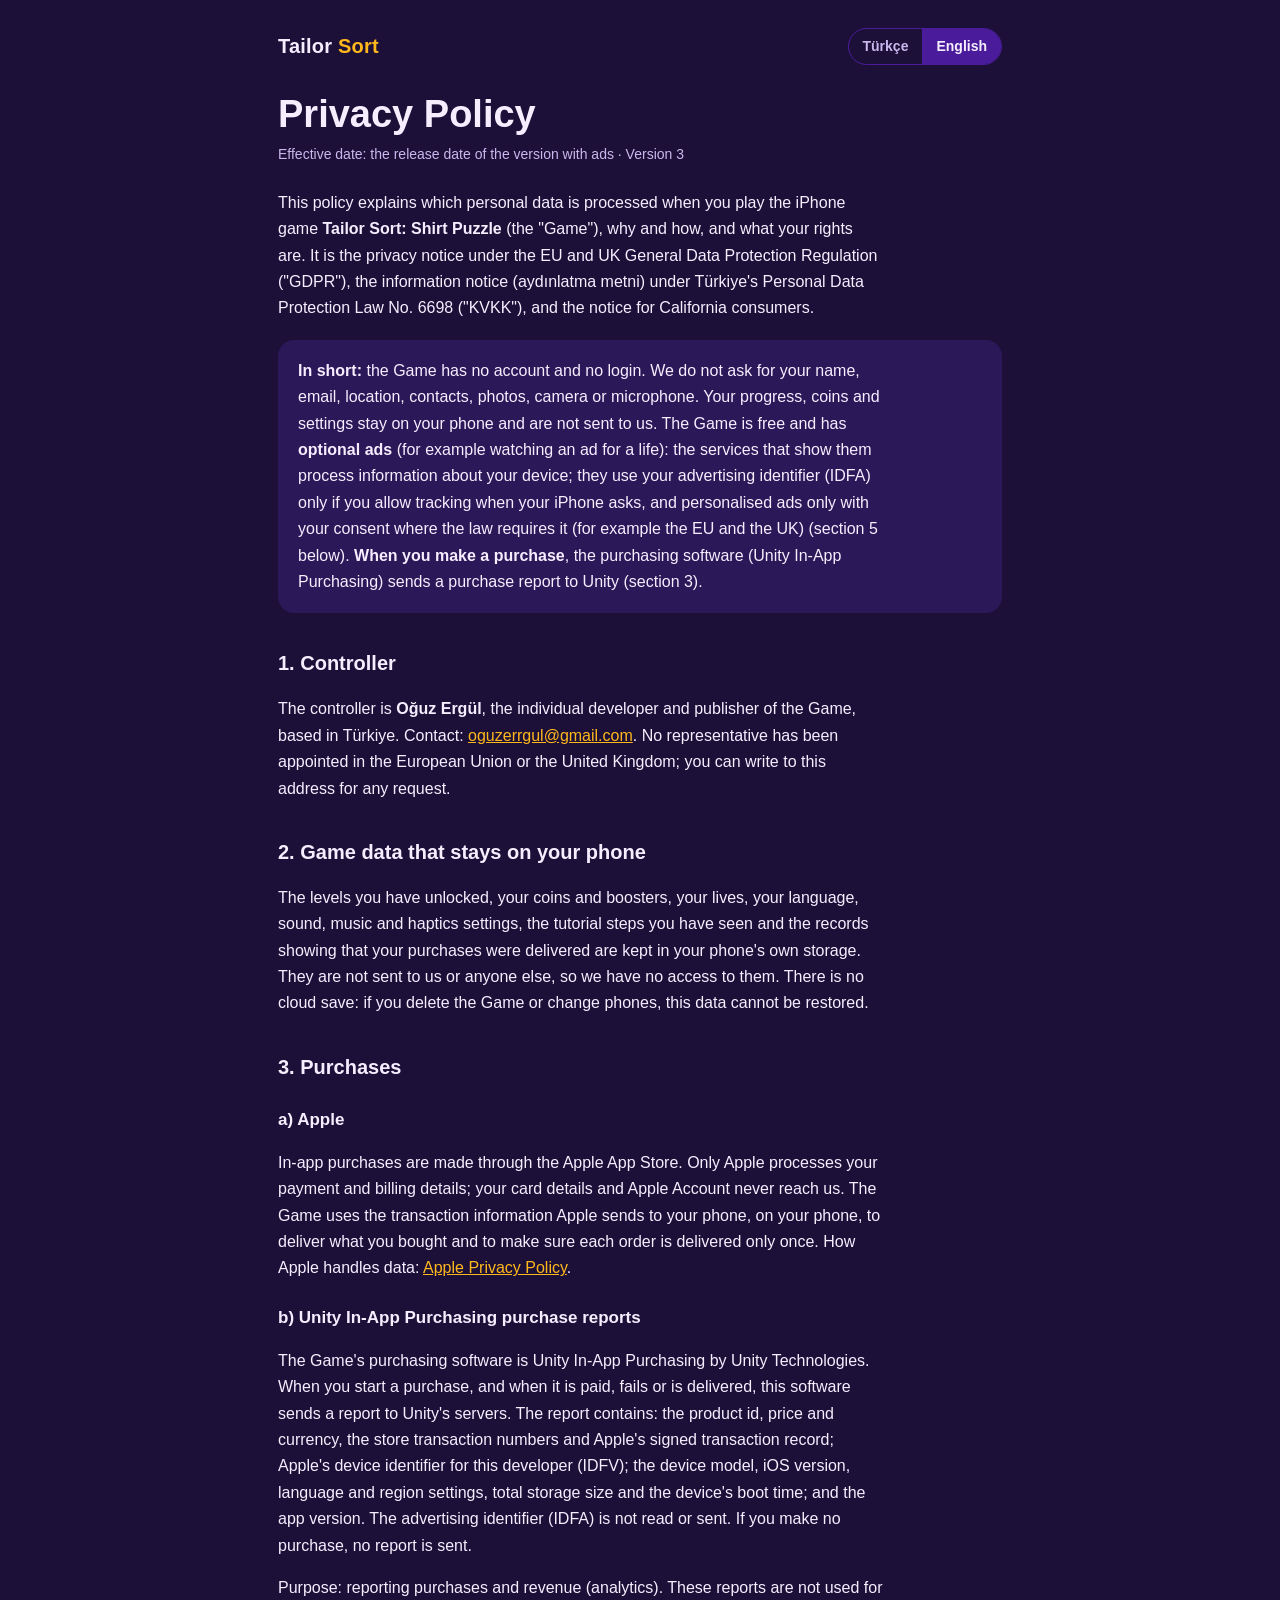
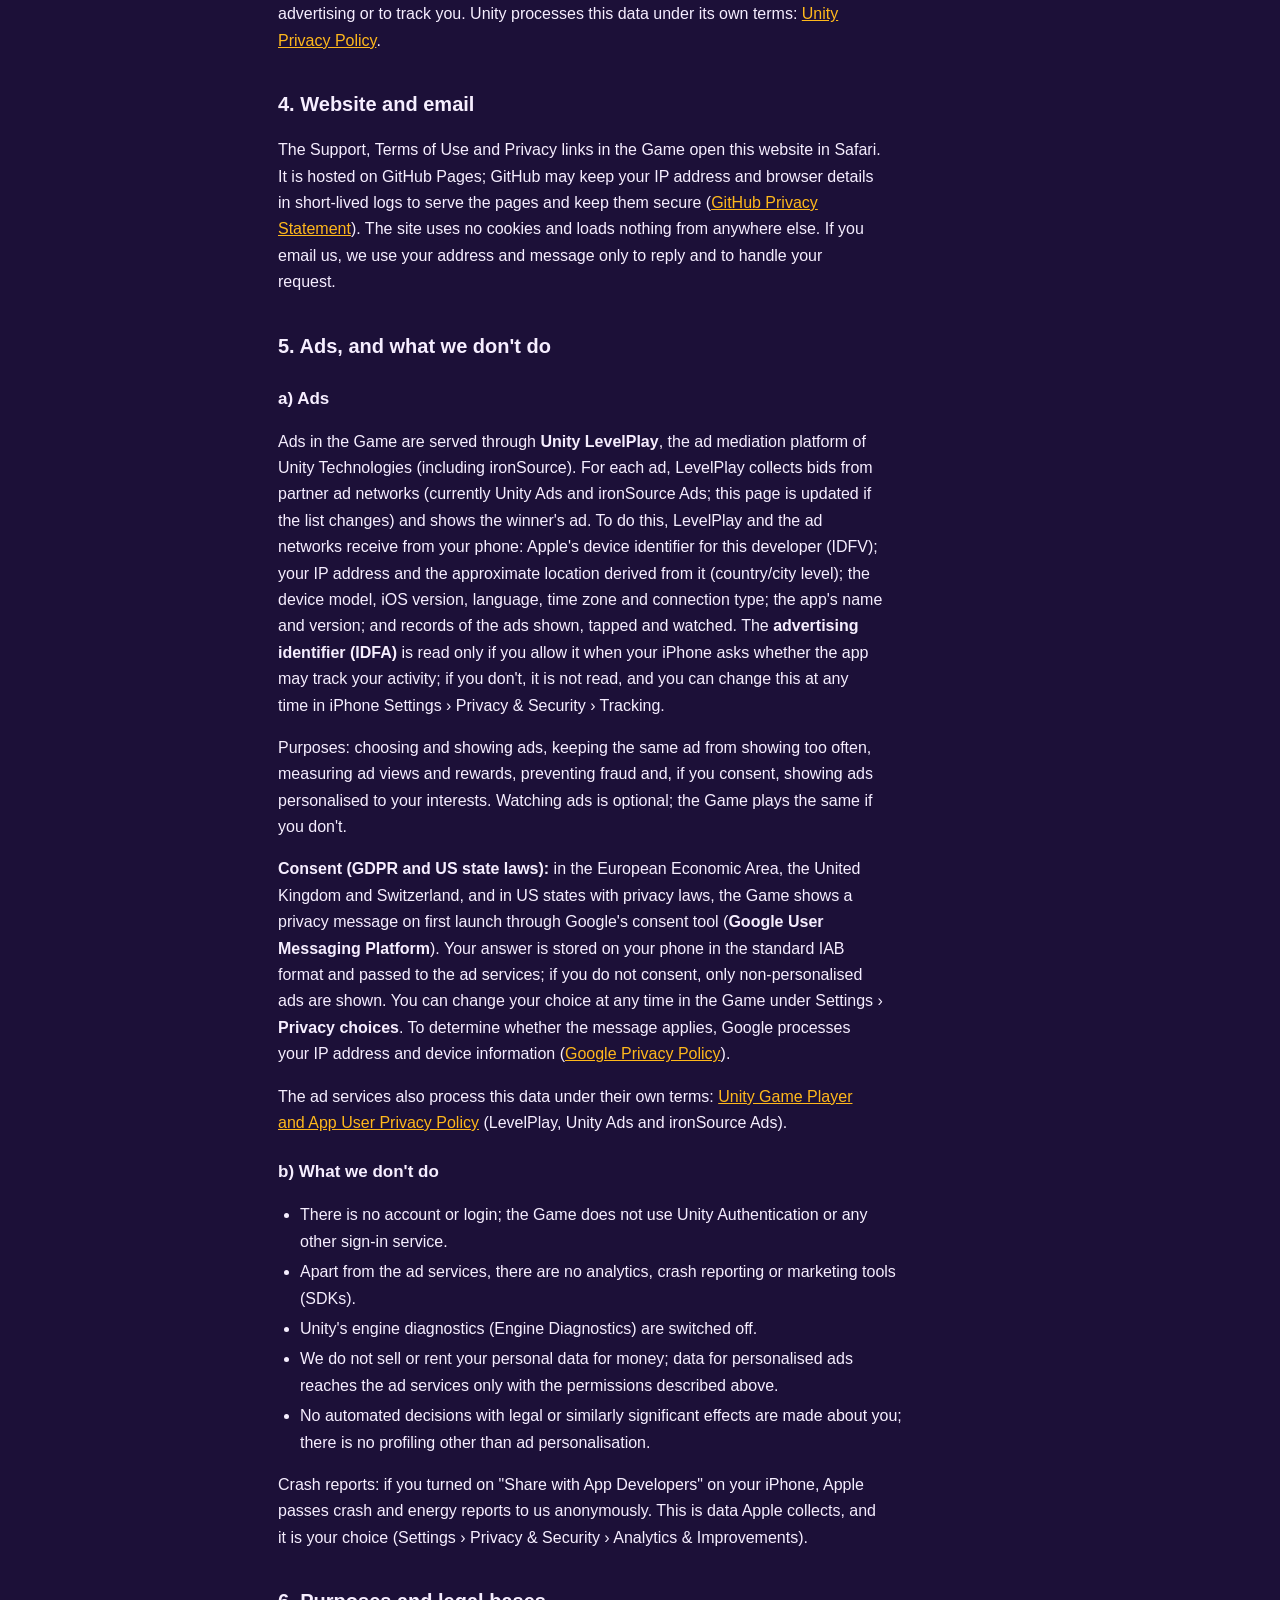
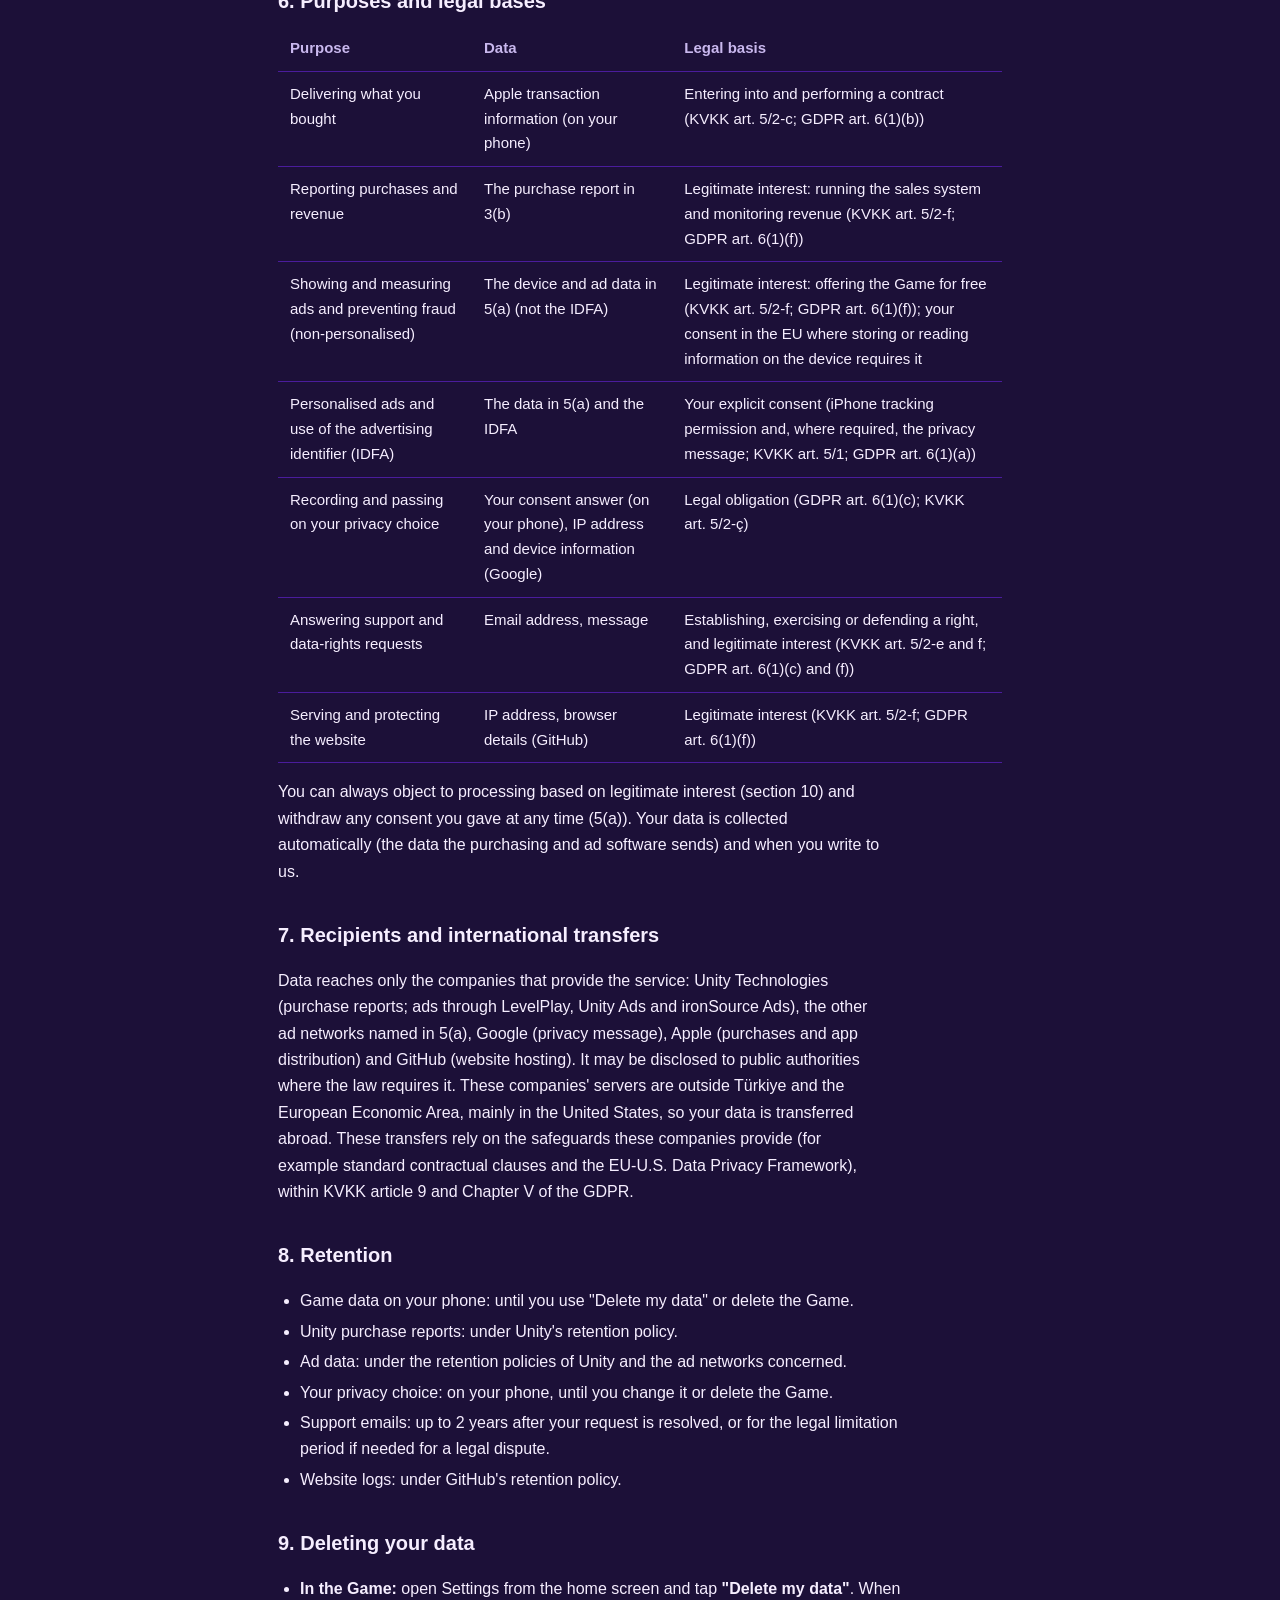
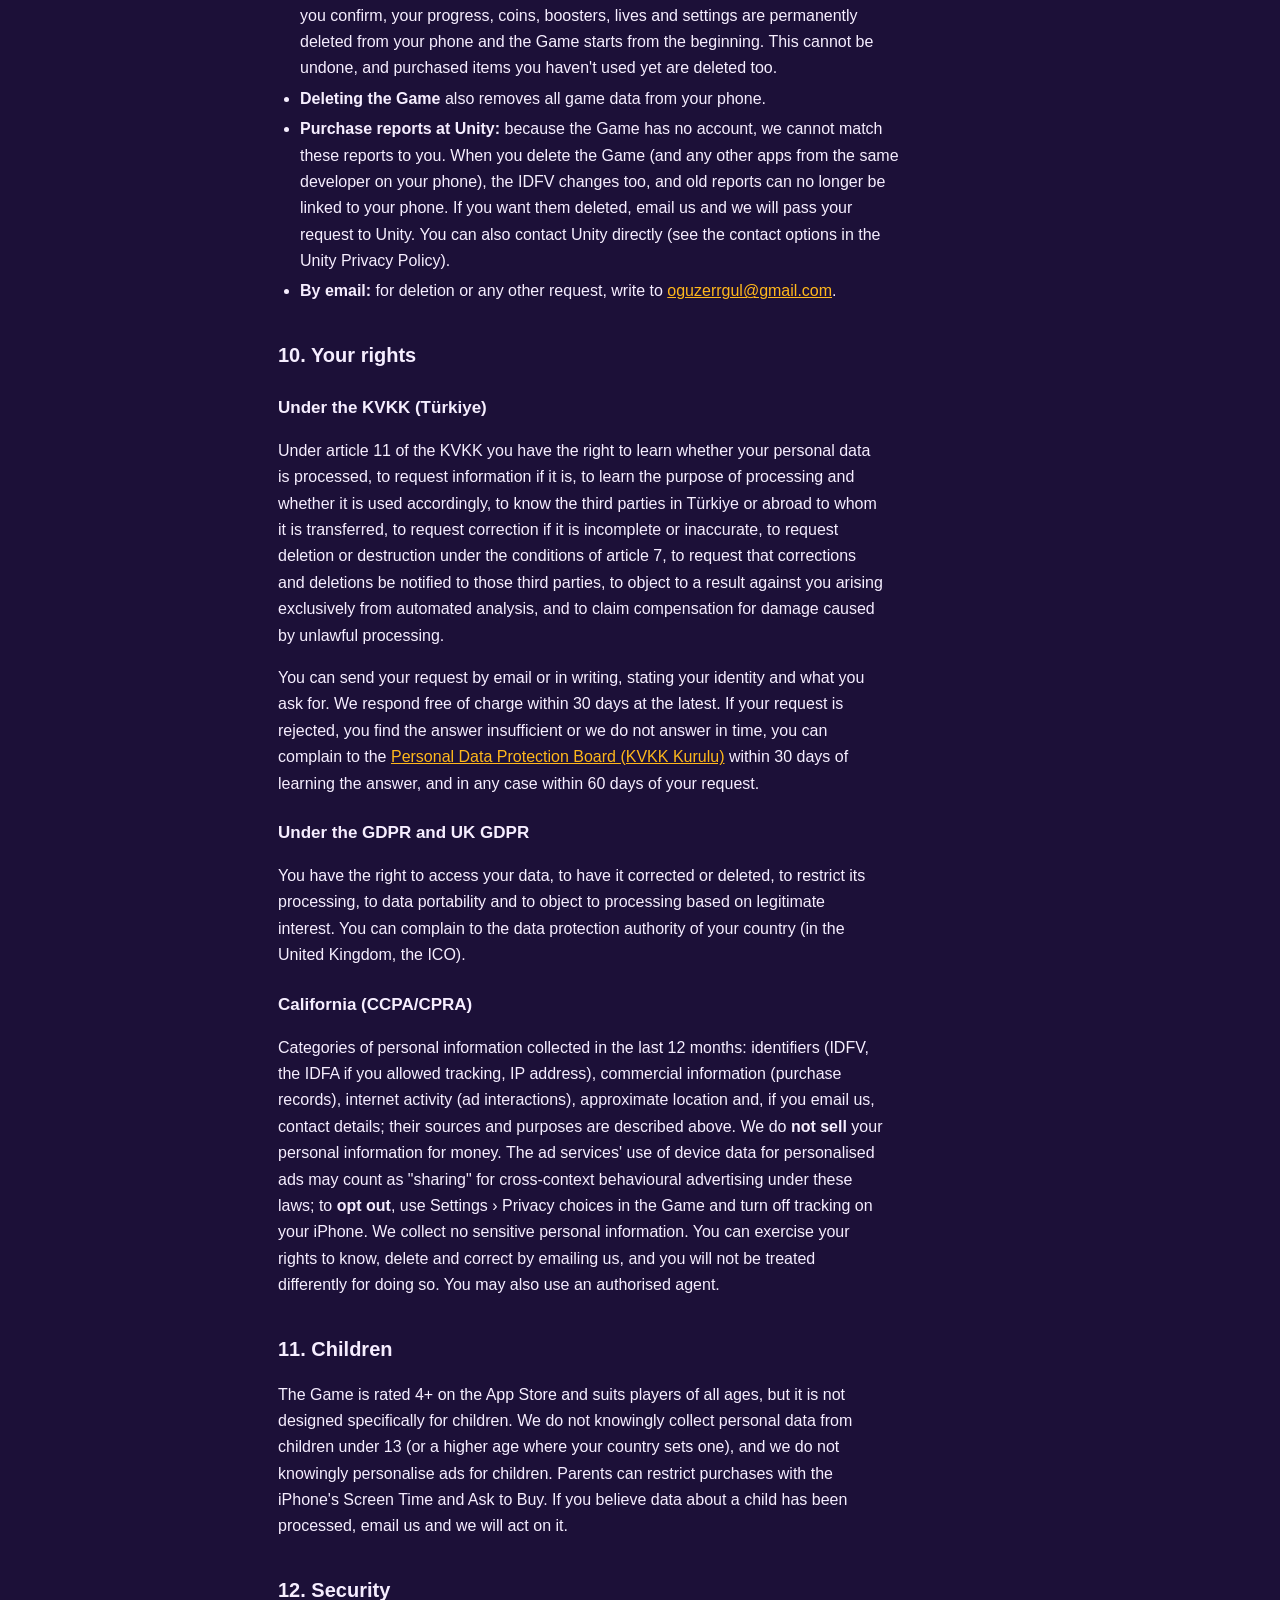
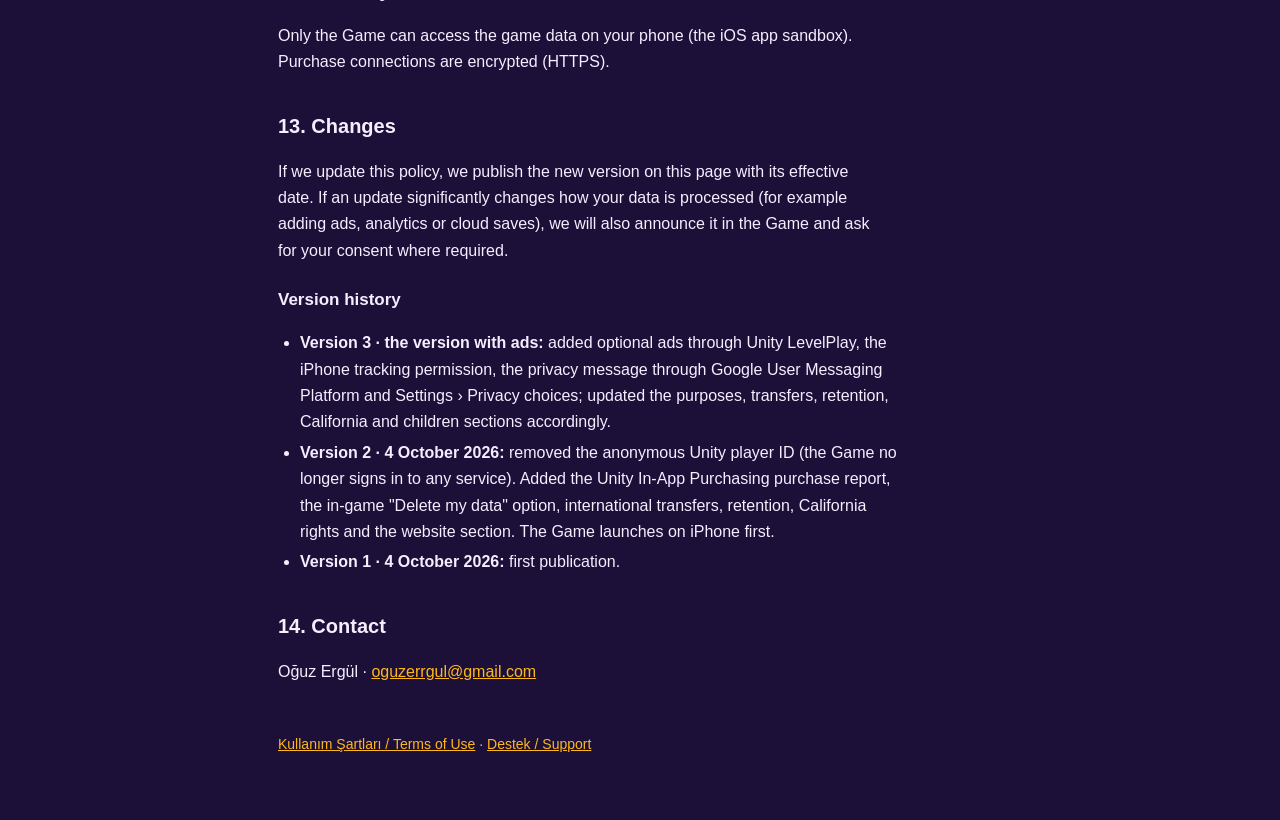
==== commit 2bd72c3f: "docs(privacy): version 3 for the release with ads Optional ads through Unity LevelPlay (Unity Ads, i" ====
--- a/privacy.html
+++ b/privacy.html
@@ -23,7 +23,7 @@
   <!-- ============================================================ TÜRKÇE -->
   <main data-lang="tr">
     <h1>Gizlilik Politikası ve KVKK Aydınlatma Metni</h1>
-    <p class="updated">Yürürlük tarihi: 4 Ekim 2026 · Sürüm 2</p>
+    <p class="updated">Yürürlük tarihi: reklamlı sürümün yayın tarihi · Sürüm 3</p>
 
     <p>Bu metin, <strong>Tailor Sort: Shirt Puzzle</strong> ("Oyun") iPhone oyununu oynarken hangi kişisel verilerin, neden ve
       nasıl işlendiğini ve haklarınızı açıklar. 6698 sayılı Kişisel Verilerin Korunması Kanunu ("KVKK") 10. maddesi uyarınca
@@ -31,11 +31,13 @@
       tüketicileri için bilgilendirme yerine geçer.</p>
 
     <div class="card">
-      <p><strong>Kısaca:</strong> Oyunda hesap, giriş, reklam, analitik aracı ya da sizi uygulamalar ve web siteleri arasında takip
-        eden hiçbir şey yoktur. Adınızı, e-postanızı, konumunuzu, rehberinizi, fotoğraflarınızı, kameranızı ya da mikrofonunuzu
-        istemeyiz. İlerlemeniz, coin'leriniz ve ayarlarınız yalnızca telefonunuzda durur ve bize gönderilmez. Telefonunuzdan
-        çıkan tek kişisel veri, bir <strong>satın alım yaptığınızda</strong> satın alma altyapısının (Unity In-App Purchasing)
-        Unity'ye gönderdiği satın alım raporudur (aşağıda 3. bölüm).</p>
+      <p><strong>Kısaca:</strong> Oyunda hesap ya da giriş yoktur. Adınızı, e-postanızı, konumunuzu, rehberinizi,
+        fotoğraflarınızı, kameranızı ya da mikrofonunuzu istemeyiz. İlerlemeniz, coin'leriniz ve ayarlarınız yalnızca
+        telefonunuzda durur ve bize gönderilmez. Oyun ücretsizdir ve <strong>isteğe bağlı reklamlar</strong> içerir (ör. bir can
+        için reklam izlemek): reklamları gösteren hizmetler cihaz bilgilerinizi işler; reklam kimliğinizi (IDFA) yalnızca
+        iPhone'un "İzleme" sorusuna izin verirseniz, kişiselleştirilmiş reklamı da yalnızca yasanın izin istediği yerlerde (ör.
+        AB, Birleşik Krallık) izin verirseniz kullanırlar (aşağıda 5. bölüm). Bir <strong>satın alım yaptığınızda</strong>
+        satın alma altyapısı (Unity In-App Purchasing) Unity'ye bir satın alım raporu gönderir (3. bölüm).</p>
     </div>
 
     <h2>1. Veri sorumlusu</h2>
@@ -74,14 +76,39 @@
       Gizlilik Bildirimi</a>). Site çerez kullanmaz ve başka hiçbir yerden içerik yüklemez. Bize e-posta gönderirseniz,
       e-posta adresinizi ve mesajınızı yalnızca size yanıt vermek ve talebinizi yerine getirmek için kullanırız.</p>
 
-    <h2>5. Yapmadıklarımız</h2>
+    <h2>5. Reklamlar ve yapmadıklarımız</h2>
+    <h3>a) Reklamlar</h3>
+    <p>Oyundaki reklamlar, Unity Technologies'in (ironSource dahil) <strong>Unity LevelPlay</strong> reklam yönetim
+      altyapısıyla gösterilir. LevelPlay her reklam için anlaşmalı reklam ağlarından (şu an Unity Ads ve ironSource Ads; liste
+      değişirse bu sayfa güncellenir) teklif toplar ve kazananın reklamını gösterir. Bunun için LevelPlay ve reklam ağları
+      telefonunuzdan şu verileri alır: Apple'ın bu geliştiriciye özel cihaz tanımlayıcısı (IDFV); IP adresi ve ondan çıkarılan
+      yaklaşık konum (ülke/şehir düzeyi); cihaz modeli, iOS sürümü, dil, saat dilimi ve bağlantı türü; uygulamanın adı ve
+      sürümü; gösterilen, tıklanan ve izlenen reklamlarla ilgili kayıtlar. <strong>Reklam kimliği (IDFA)</strong> yalnızca
+      iPhone'un "… etkinliğinizi izlemesine izin verilsin mi?" sorusuna izin verirseniz okunur; izin vermezseniz okunmaz ve
+      bunu istediğiniz zaman iPhone Ayarlar › Gizlilik ve Güvenlik › İzleme'den değiştirebilirsiniz.</p>
+    <p>Amaçlar: reklamı seçmek ve göstermek, aynı reklamın çok sık çıkmasını önlemek, reklam gösterimlerini ve ödüllerini
+      ölçmek, sahtekârlığı önlemek ve izin verdiyseniz ilgi alanlarınıza göre kişiselleştirilmiş reklam göstermek.
+      Reklamları izlemek isteğe bağlıdır; izlemezseniz Oyun aynı şekilde oynanır.</p>
+    <p><strong>İzin (GDPR ve ABD eyalet yasaları):</strong> Avrupa Ekonomik Alanı, Birleşik Krallık ve İsviçre'de, ayrıca
+      gizlilik yasası olan ABD eyaletlerinde Oyun ilk açılışta Google'ın izin yönetim aracı (<strong>Google User Messaging
+      Platform</strong>) ile bir gizlilik mesajı gösterir. Verdiğiniz yanıt standart IAB biçiminde telefonunuzda saklanır ve
+      reklam hizmetlerine iletilir; izin vermezseniz yalnızca kişiselleştirilmemiş reklam gösterilir. Seçiminizi istediğiniz
+      zaman Oyunda Ayarlar › <strong>Gizlilik seçenekleri</strong>'nden değiştirebilirsiniz. Mesajın gerekip gerekmediğini
+      belirlemek için Google, IP adresinizi ve cihaz bilgilerinizi işler
+      (<a href="https://policies.google.com/privacy" rel="noopener">Google Gizlilik Politikası</a>).</p>
+    <p>Reklam hizmetleri bu verileri kendi koşulları çerçevesinde de işler:
+      <a href="https://unity.com/legal/game-player-and-app-user-privacy-policy" rel="noopener">Unity Oyuncu Gizlilik
+      Politikası</a> (LevelPlay, Unity Ads ve ironSource Ads).</p>
+
+    <h3>b) Yapmadıklarımız</h3>
     <ul>
       <li>Hesap ya da giriş yoktur; Oyun Unity Authentication ya da başka bir oturum açma hizmeti kullanmaz.</li>
-      <li>Reklam, reklam ölçümü, analitik, çökme raporlama ya da pazarlama aracı (SDK) yoktur. App Tracking Transparency izni
-        istenmez, çünkü takip yapılmaz.</li>
+      <li>Reklam altyapısı dışında analitik, çökme raporlama ya da pazarlama aracı (SDK) yoktur.</li>
       <li>Unity'nin motor tanılama verisi (Engine Diagnostics) kapalıdır.</li>
-      <li>Kişisel verilerinizi satmayız, kiralamayız ve hedefli reklam için kimseyle paylaşmayız.</li>
-      <li>Otomatik karar verme ya da profilleme yapılmaz.</li>
+      <li>Kişisel verilerinizi para karşılığında satmayız ve kiralamayız; kişiselleştirilmiş reklam için veri, yalnızca
+        yukarıdaki izinlerle reklam hizmetlerine ulaşır.</li>
+      <li>Hakkınızda hukuki ya da benzer önemli sonuç doğuran otomatik karar verilmez; reklam kişiselleştirmesi dışında
+        profilleme yapılmaz.</li>
     </ul>
     <p>Çökme raporları: iPhone'unuzda "Geliştiricilerle paylaş" seçeneğini açtıysanız Apple, çökme ve enerji raporlarını
       anonim olarak bize iletir. Bu, Apple'ın topladığı bir veridir ve sizin seçiminize bağlıdır (Ayarlar › Gizlilik ve
@@ -93,15 +120,20 @@
         <tr><th>Amaç</th><th>Veri</th><th>Hukuki sebep</th></tr>
         <tr><td>Satın aldığınız paketi teslim etmek</td><td>Apple işlem bilgisi (telefonunuzda)</td><td>Sözleşmenin kurulması ve ifası (KVKK m. 5/2-c; GDPR m. 6/1-b)</td></tr>
         <tr><td>Satın alımların ve gelirin raporlanması</td><td>3/b'deki satın alım raporu</td><td>Meşru menfaat: satış altyapısının işletilmesi ve gelirin izlenmesi (KVKK m. 5/2-f; GDPR m. 6/1-f)</td></tr>
+        <tr><td>Reklam göstermek, ölçmek ve sahtekârlığı önlemek (kişiselleştirilmemiş)</td><td>5/a'daki cihaz ve reklam verileri (IDFA hariç)</td><td>Meşru menfaat: Oyunu ücretsiz sunmak (KVKK m. 5/2-f; GDPR m. 6/1-f); cihazda bilgi saklama ve okuma gerektiğinde AB'de izniniz</td></tr>
+        <tr><td>Kişiselleştirilmiş reklam ve reklam kimliğinin (IDFA) kullanımı</td><td>5/a'daki veriler ve IDFA</td><td>Açık rızanız (iPhone İzleme izni ve gerekli bölgelerde gizlilik mesajı; KVKK m. 5/1; GDPR m. 6/1-a)</td></tr>
+        <tr><td>Gizlilik seçiminizi kaydetmek ve iletmek</td><td>İzin yanıtınız (telefonunuzda), IP adresi ve cihaz bilgisi (Google)</td><td>Hukuki yükümlülük (GDPR m. 6/1-c; KVKK m. 5/2-ç)</td></tr>
         <tr><td>Destek ve haklarınıza ilişkin talepleri yanıtlamak</td><td>E-posta adresi, mesaj</td><td>Bir hakkın tesisi, kullanılması veya korunması ve meşru menfaat (KVKK m. 5/2-e ve f; GDPR m. 6/1-c ve f)</td></tr>
         <tr><td>Web sitesini sunmak ve korumak</td><td>IP adresi, tarayıcı bilgisi (GitHub)</td><td>Meşru menfaat (KVKK m. 5/2-f; GDPR m. 6/1-f)</td></tr>
       </table>
     </div>
-    <p>Meşru menfaate dayanan işlemelere her zaman itiraz edebilirsiniz (10. bölüm). Verileriniz, otomatik yollarla (satın alım
-      sırasında yazılımın gönderdiği raporlar) ve sizin bize yazmanızla toplanır.</p>
+    <p>Meşru menfaate dayanan işlemelere her zaman itiraz edebilirsiniz (10. bölüm). Verdiğiniz izinleri istediğiniz zaman geri
+      alabilirsiniz (5/a). Verileriniz, otomatik yollarla (satın alım ve reklam yazılımlarının gönderdiği veriler) ve sizin bize
+      yazmanızla toplanır.</p>
 
     <h2>7. Aktarım ve yurt dışına aktarım</h2>
-    <p>Veriler yalnızca hizmeti sağlayan şirketlere ulaşır: Unity Technologies (satın alım raporları), Apple (satın alımlar ve
+    <p>Veriler yalnızca hizmeti sağlayan şirketlere ulaşır: Unity Technologies (satın alım raporları; LevelPlay, Unity Ads ve
+      ironSource Ads ile reklamlar), 5/a'da adı geçen diğer reklam ağları, Google (gizlilik mesajı), Apple (satın alımlar ve
       uygulama dağıtımı) ve GitHub (web sitesi barındırma). Yasal bir zorunluluk olursa yetkili kamu kurumlarıyla
       paylaşılabilir. Bu şirketlerin sunucuları Türkiye ve Avrupa Ekonomik Alanı dışında, başta ABD olmak üzere başka
       ülkelerde bulunur; bu nedenle verileriniz yurt dışına aktarılır. Aktarımlar, KVKK'nın 9. maddesi ve GDPR'ın V. bölümü
@@ -112,6 +144,8 @@
     <ul>
       <li>Telefonunuzdaki oyun verileri: "Verilerimi sil" seçeneğini kullanana ya da oyunu silene kadar.</li>
       <li>Unity satın alım raporları: Unity'nin saklama politikasına göre.</li>
+      <li>Reklam verileri: Unity'nin ve ilgili reklam ağlarının saklama politikalarına göre.</li>
+      <li>Gizlilik seçiminiz: telefonunuzda, siz değiştirene ya da Oyunu silene kadar.</li>
       <li>Destek yazışmaları: talebiniz sonuçlandıktan sonra en fazla 2 yıl; hukuki bir uyuşmazlık için gerekirse yasal
         zamanaşımı süresince.</li>
       <li>Web sitesi kayıtları: GitHub'ın saklama politikasına göre.</li>
@@ -149,16 +183,19 @@
       meşru menfaate dayanan işlemeye itiraz etme haklarınız vardır. Bulunduğunuz ülkenin veri koruma otoritesine (Birleşik
       Krallık'ta ICO) şikâyette bulunabilirsiniz.</p>
     <h3>Kaliforniya (CCPA/CPRA)</h3>
-    <p>Son 12 ayda toplanan kişisel bilgi kategorileri: tanımlayıcılar (IDFV), ticari bilgiler (satın alım kayıtları) ve
-      e-posta ile yazarsanız iletişim bilgileri; kaynakları ve amaçları yukarıda yazılıdır. Kişisel bilgilerinizi
-      <strong>satmayız</strong> ve davranışsal reklam için <strong>paylaşmayız</strong>; hassas kişisel bilgi toplamayız.
-      Bilgi alma, silme ve düzeltme isteme haklarınızı yukarıdaki e-posta ile kullanabilirsiniz; bu nedenle farklı
-      muameleye maruz kalmazsınız. Yetkili bir temsilci aracılığıyla da başvurabilirsiniz.</p>
+    <p>Son 12 ayda toplanan kişisel bilgi kategorileri: tanımlayıcılar (IDFV, izin verdiyseniz IDFA, IP adresi), ticari
+      bilgiler (satın alım kayıtları), internet etkinliği (reklam etkileşimleri), yaklaşık konum ve e-posta ile yazarsanız
+      iletişim bilgileri; kaynakları ve amaçları yukarıda yazılıdır. Kişisel bilgilerinizi
+      para karşılığında satmayız. Reklam hizmetlerinin kişiselleştirilmiş reklam için cihaz verilerini kullanması, bu yasalar
+      anlamında "paylaşma" sayılabilir; bundan <strong>vazgeçmek</strong> için Oyunda Ayarlar › Gizlilik seçenekleri'ni
+      kullanabilir ve iPhone'da İzleme iznini kapatabilirsiniz. Hassas kişisel bilgi toplamayız. Bilgi alma, silme ve düzeltme
+      isteme haklarınızı yukarıdaki e-posta ile kullanabilirsiniz; bu nedenle farklı muameleye maruz kalmazsınız. Yetkili bir
+      temsilci aracılığıyla da başvurabilirsiniz.</p>
 
     <h2>11. Çocuklar</h2>
     <p>Oyun App Store'da 4+ yaş derecelendirmesine sahiptir ve her yaştan oyuncuya uygundur, ancak çocuklara özel olarak
       tasarlanmamıştır. 13 yaşından (bulunduğunuz ülkede daha yüksek bir yaş sınırı varsa o yaştan) küçük çocuklardan bilerek
-      kişisel veri toplamayız; Oyun bir satın alım raporu dışında veri göndermez. Ebeveynler satın alımları iPhone'un Ekran
+      kişisel veri toplamayız ve reklamları bilerek çocuklara yönelik kişiselleştirmeyiz. Ebeveynler satın alımları iPhone'un Ekran
       Süresi ve Satın Almak İçin Sor özellikleriyle kısıtlayabilir. Bir çocuğa ait veri işlendiğini düşünüyorsanız bize
       yazın; gerekeni yapalım.</p>
 
@@ -173,6 +210,9 @@
 
     <h3>Sürüm geçmişi</h3>
     <ul>
+      <li><strong>Sürüm 3 · reklamlı sürüm:</strong> Unity LevelPlay ile isteğe bağlı reklamlar, iPhone İzleme izni, Google User
+        Messaging Platform ile gizlilik mesajı ve Ayarlar › Gizlilik seçenekleri eklendi; amaçlar, aktarım, saklama, Kaliforniya
+        ve çocuklar bölümleri buna göre güncellendi.</li>
       <li><strong>Sürüm 2 · 4 Ekim 2026:</strong> Anonim Unity oyuncu kimliği kaldırıldı (Oyun artık hiçbir hizmete oturum
         açmıyor). Unity In-App Purchasing satın alım raporu, oyun içi "Verilerimi sil" seçeneği, yurt dışına aktarım, saklama,
         Kaliforniya hakları ve web sitesi bölümleri eklendi. Oyun ilk aşamada yalnızca iPhone için yayımlanıyor.</li>
@@ -186,7 +226,7 @@
   <!-- ============================================================ ENGLISH -->
   <main data-lang="en">
     <h1>Privacy Policy</h1>
-    <p class="updated">Effective date: 4 October 2026 · Version 2</p>
+    <p class="updated">Effective date: the release date of the version with ads · Version 3</p>
 
     <p>This policy explains which personal data is processed when you play the iPhone game <strong>Tailor Sort: Shirt
       Puzzle</strong> (the "Game"), why and how, and what your rights are. It is the privacy notice under the EU and UK General
@@ -194,11 +234,13 @@
       Law No. 6698 ("KVKK"), and the notice for California consumers.</p>
 
     <div class="card">
-      <p><strong>In short:</strong> the Game has no account, no login, no ads, no analytics tools and nothing that tracks you
-        across apps or websites. We do not ask for your name, email, location, contacts, photos, camera or microphone. Your
-        progress, coins and settings stay on your phone and are not sent to us. The only personal data that leaves your phone
-        is the purchase report that the purchasing software (Unity In-App Purchasing) sends to Unity <strong>when you make a
-        purchase</strong> (section 3 below).</p>
+      <p><strong>In short:</strong> the Game has no account and no login. We do not ask for your name, email, location,
+        contacts, photos, camera or microphone. Your progress, coins and settings stay on your phone and are not sent to us.
+        The Game is free and has <strong>optional ads</strong> (for example watching an ad for a life): the services that show
+        them process information about your device; they use your advertising identifier (IDFA) only if you allow tracking
+        when your iPhone asks, and personalised ads only with your consent where the law requires it (for example the EU and
+        the UK) (section 5 below). <strong>When you make a purchase</strong>, the purchasing software (Unity In-App
+        Purchasing) sends a purchase report to Unity (section 3).</p>
     </div>
 
     <h2>1. Controller</h2>
@@ -237,14 +279,39 @@
       Privacy Statement</a>). The site uses no cookies and loads nothing from anywhere else. If you email us, we use your
       address and message only to reply and to handle your request.</p>
 
-    <h2>5. What we don't do</h2>
+    <h2>5. Ads, and what we don't do</h2>
+    <h3>a) Ads</h3>
+    <p>Ads in the Game are served through <strong>Unity LevelPlay</strong>, the ad mediation platform of Unity Technologies
+      (including ironSource). For each ad, LevelPlay collects bids from partner ad networks (currently Unity Ads and ironSource
+      Ads; this page is updated if the list changes) and shows the winner's ad. To do this, LevelPlay and the ad networks
+      receive from your phone: Apple's device identifier for this developer (IDFV); your IP address and the approximate
+      location derived from it (country/city level); the device model, iOS version, language, time zone and connection type;
+      the app's name and version; and records of the ads shown, tapped and watched. The <strong>advertising identifier
+      (IDFA)</strong> is read only if you allow it when your iPhone asks whether the app may track your activity; if you
+      don't, it is not read, and you can change this at any time in iPhone Settings › Privacy &amp; Security › Tracking.</p>
+    <p>Purposes: choosing and showing ads, keeping the same ad from showing too often, measuring ad views and rewards,
+      preventing fraud and, if you consent, showing ads personalised to your interests. Watching ads is optional; the Game
+      plays the same if you don't.</p>
+    <p><strong>Consent (GDPR and US state laws):</strong> in the European Economic Area, the United Kingdom and Switzerland, and
+      in US states with privacy laws, the Game shows a privacy message on first launch through Google's consent tool
+      (<strong>Google User Messaging Platform</strong>). Your answer is stored on your phone in the standard IAB format and
+      passed to the ad services; if you do not consent, only non-personalised ads are shown. You can change your choice at
+      any time in the Game under Settings › <strong>Privacy choices</strong>. To determine whether the message applies,
+      Google processes your IP address and device information
+      (<a href="https://policies.google.com/privacy" rel="noopener">Google Privacy Policy</a>).</p>
+    <p>The ad services also process this data under their own terms:
+      <a href="https://unity.com/legal/game-player-and-app-user-privacy-policy" rel="noopener">Unity Game Player and App
+      User Privacy Policy</a> (LevelPlay, Unity Ads and ironSource Ads).</p>
+
+    <h3>b) What we don't do</h3>
     <ul>
       <li>There is no account or login; the Game does not use Unity Authentication or any other sign-in service.</li>
-      <li>There are no advertising, ad measurement, analytics, crash reporting or marketing tools (SDKs). The Game does not
-        ask for App Tracking Transparency permission, because it does not track.</li>
+      <li>Apart from the ad services, there are no analytics, crash reporting or marketing tools (SDKs).</li>
       <li>Unity's engine diagnostics (Engine Diagnostics) are switched off.</li>
-      <li>We do not sell or rent your personal data, or share it with anyone for targeted advertising.</li>
-      <li>There is no automated decision-making or profiling.</li>
+      <li>We do not sell or rent your personal data for money; data for personalised ads reaches the ad services only with
+        the permissions described above.</li>
+      <li>No automated decisions with legal or similarly significant effects are made about you; there is no profiling other
+        than ad personalisation.</li>
     </ul>
     <p>Crash reports: if you turned on "Share with App Developers" on your iPhone, Apple passes crash and energy reports to us
       anonymously. This is data Apple collects, and it is your choice (Settings › Privacy &amp; Security › Analytics &amp;
@@ -256,16 +323,21 @@
         <tr><th>Purpose</th><th>Data</th><th>Legal basis</th></tr>
         <tr><td>Delivering what you bought</td><td>Apple transaction information (on your phone)</td><td>Entering into and performing a contract (KVKK art. 5/2-c; GDPR art. 6(1)(b))</td></tr>
         <tr><td>Reporting purchases and revenue</td><td>The purchase report in 3(b)</td><td>Legitimate interest: running the sales system and monitoring revenue (KVKK art. 5/2-f; GDPR art. 6(1)(f))</td></tr>
+        <tr><td>Showing and measuring ads and preventing fraud (non-personalised)</td><td>The device and ad data in 5(a) (not the IDFA)</td><td>Legitimate interest: offering the Game for free (KVKK art. 5/2-f; GDPR art. 6(1)(f)); your consent in the EU where storing or reading information on the device requires it</td></tr>
+        <tr><td>Personalised ads and use of the advertising identifier (IDFA)</td><td>The data in 5(a) and the IDFA</td><td>Your explicit consent (iPhone tracking permission and, where required, the privacy message; KVKK art. 5/1; GDPR art. 6(1)(a))</td></tr>
+        <tr><td>Recording and passing on your privacy choice</td><td>Your consent answer (on your phone), IP address and device information (Google)</td><td>Legal obligation (GDPR art. 6(1)(c); KVKK art. 5/2-ç)</td></tr>
         <tr><td>Answering support and data-rights requests</td><td>Email address, message</td><td>Establishing, exercising or defending a right, and legitimate interest (KVKK art. 5/2-e and f; GDPR art. 6(1)(c) and (f))</td></tr>
         <tr><td>Serving and protecting the website</td><td>IP address, browser details (GitHub)</td><td>Legitimate interest (KVKK art. 5/2-f; GDPR art. 6(1)(f))</td></tr>
       </table>
     </div>
-    <p>You can always object to processing based on legitimate interest (section 10). Your data is collected automatically (the
-      reports the software sends during a purchase) and when you write to us.</p>
+    <p>You can always object to processing based on legitimate interest (section 10) and withdraw any consent you gave at any
+      time (5(a)). Your data is collected automatically (the data the purchasing and ad software sends) and when you write to
+      us.</p>
 
     <h2>7. Recipients and international transfers</h2>
-    <p>Data reaches only the companies that provide the service: Unity Technologies (purchase reports), Apple (purchases and
-      app distribution) and GitHub (website hosting). It may be disclosed to public authorities where the law requires it.
+    <p>Data reaches only the companies that provide the service: Unity Technologies (purchase reports; ads through LevelPlay,
+      Unity Ads and ironSource Ads), the other ad networks named in 5(a), Google (privacy message), Apple (purchases and app
+      distribution) and GitHub (website hosting). It may be disclosed to public authorities where the law requires it.
       These companies' servers are outside Türkiye and the European Economic Area, mainly in the United States, so your data
       is transferred abroad. These transfers rely on the safeguards these companies provide (for example standard
       contractual clauses and the EU-U.S. Data Privacy Framework), within KVKK article 9 and Chapter V of the GDPR.</p>
@@ -274,6 +346,8 @@
     <ul>
       <li>Game data on your phone: until you use "Delete my data" or delete the Game.</li>
       <li>Unity purchase reports: under Unity's retention policy.</li>
+      <li>Ad data: under the retention policies of Unity and the ad networks concerned.</li>
+      <li>Your privacy choice: on your phone, until you change it or delete the Game.</li>
       <li>Support emails: up to 2 years after your request is resolved, or for the legal limitation period if needed for a
         legal dispute.</li>
       <li>Website logs: under GitHub's retention policy.</li>
@@ -310,16 +384,19 @@
       portability and to object to processing based on legitimate interest. You can complain to the data protection authority
       of your country (in the United Kingdom, the ICO).</p>
     <h3>California (CCPA/CPRA)</h3>
-    <p>Categories of personal information collected in the last 12 months: identifiers (IDFV), commercial information
-      (purchase records) and, if you email us, contact details; their sources and purposes are described above. We do
-      <strong>not sell</strong> your personal information and do <strong>not share</strong> it for cross-context behavioural
-      advertising; we collect no sensitive personal information. You can exercise your rights to know, delete and correct by
-      emailing us, and you will not be treated differently for doing so. You may also use an authorised agent.</p>
+    <p>Categories of personal information collected in the last 12 months: identifiers (IDFV, the IDFA if you allowed
+      tracking, IP address), commercial information (purchase records), internet activity (ad interactions), approximate
+      location and, if you email us, contact details; their sources and purposes are described above. We do <strong>not
+      sell</strong> your personal information for money. The ad services' use of device data for personalised ads may count as
+      "sharing" for cross-context behavioural advertising under these laws; to <strong>opt out</strong>, use Settings ›
+      Privacy choices in the Game and turn off tracking on your iPhone. We collect no sensitive personal information. You can
+      exercise your rights to know, delete and correct by emailing us, and you will not be treated differently for doing so.
+      You may also use an authorised agent.</p>
 
     <h2>11. Children</h2>
     <p>The Game is rated 4+ on the App Store and suits players of all ages, but it is not designed specifically for children.
-      We do not knowingly collect personal data from children under 13 (or a higher age where your country sets one); apart
-      from a purchase report, the Game sends no data. Parents can restrict purchases with the iPhone's Screen Time and Ask to
+      We do not knowingly collect personal data from children under 13 (or a higher age where your country sets one),
+      and we do not knowingly personalise ads for children. Parents can restrict purchases with the iPhone's Screen Time and Ask to
       Buy. If you believe data about a child has been processed, email us and we will act on it.</p>
 
     <h2>12. Security</h2>
@@ -333,6 +410,9 @@
 
     <h3>Version history</h3>
     <ul>
+      <li><strong>Version 3 · the version with ads:</strong> added optional ads through Unity LevelPlay, the iPhone tracking
+        permission, the privacy message through Google User Messaging Platform and Settings › Privacy choices; updated the
+        purposes, transfers, retention, California and children sections accordingly.</li>
       <li><strong>Version 2 · 4 October 2026:</strong> removed the anonymous Unity player ID (the Game no longer signs in to
         any service). Added the Unity In-App Purchasing purchase report, the in-game "Delete my data" option, international
         transfers, retention, California rights and the website section. The Game launches on iPhone first.</li>
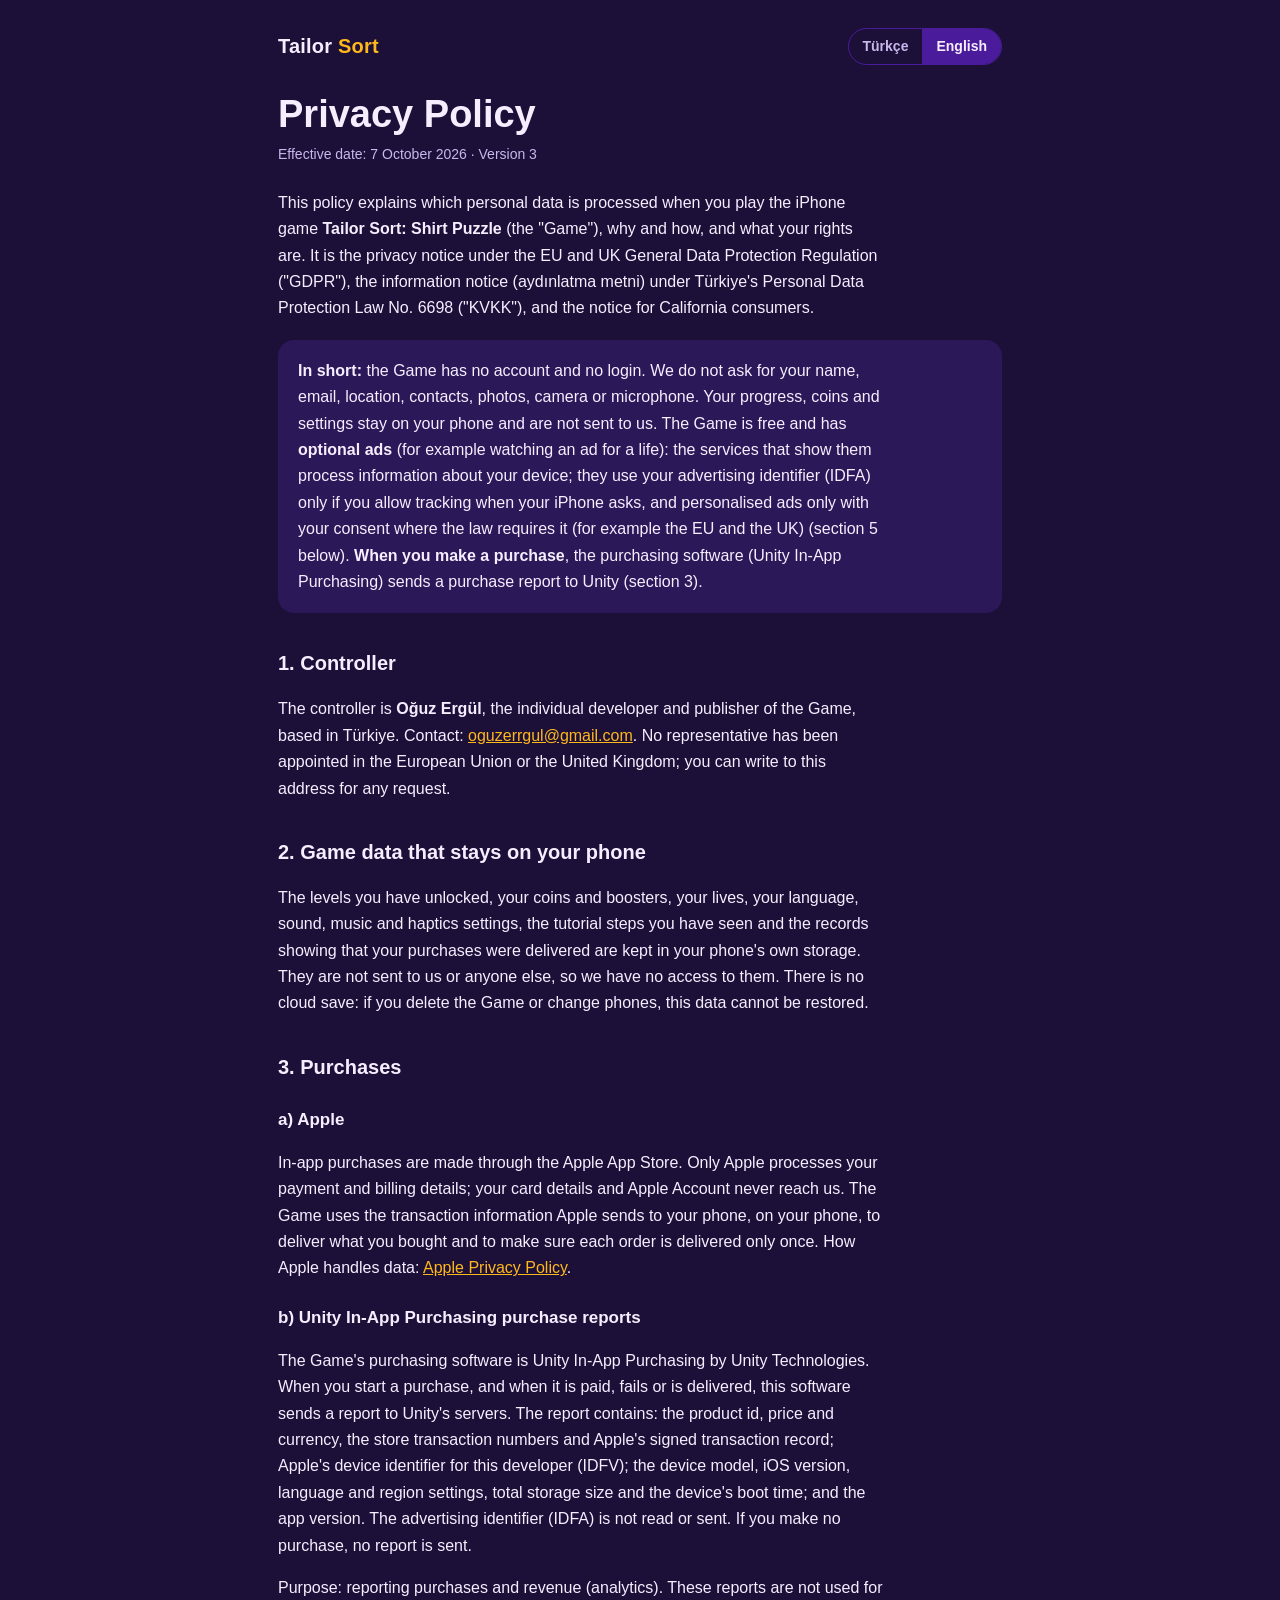
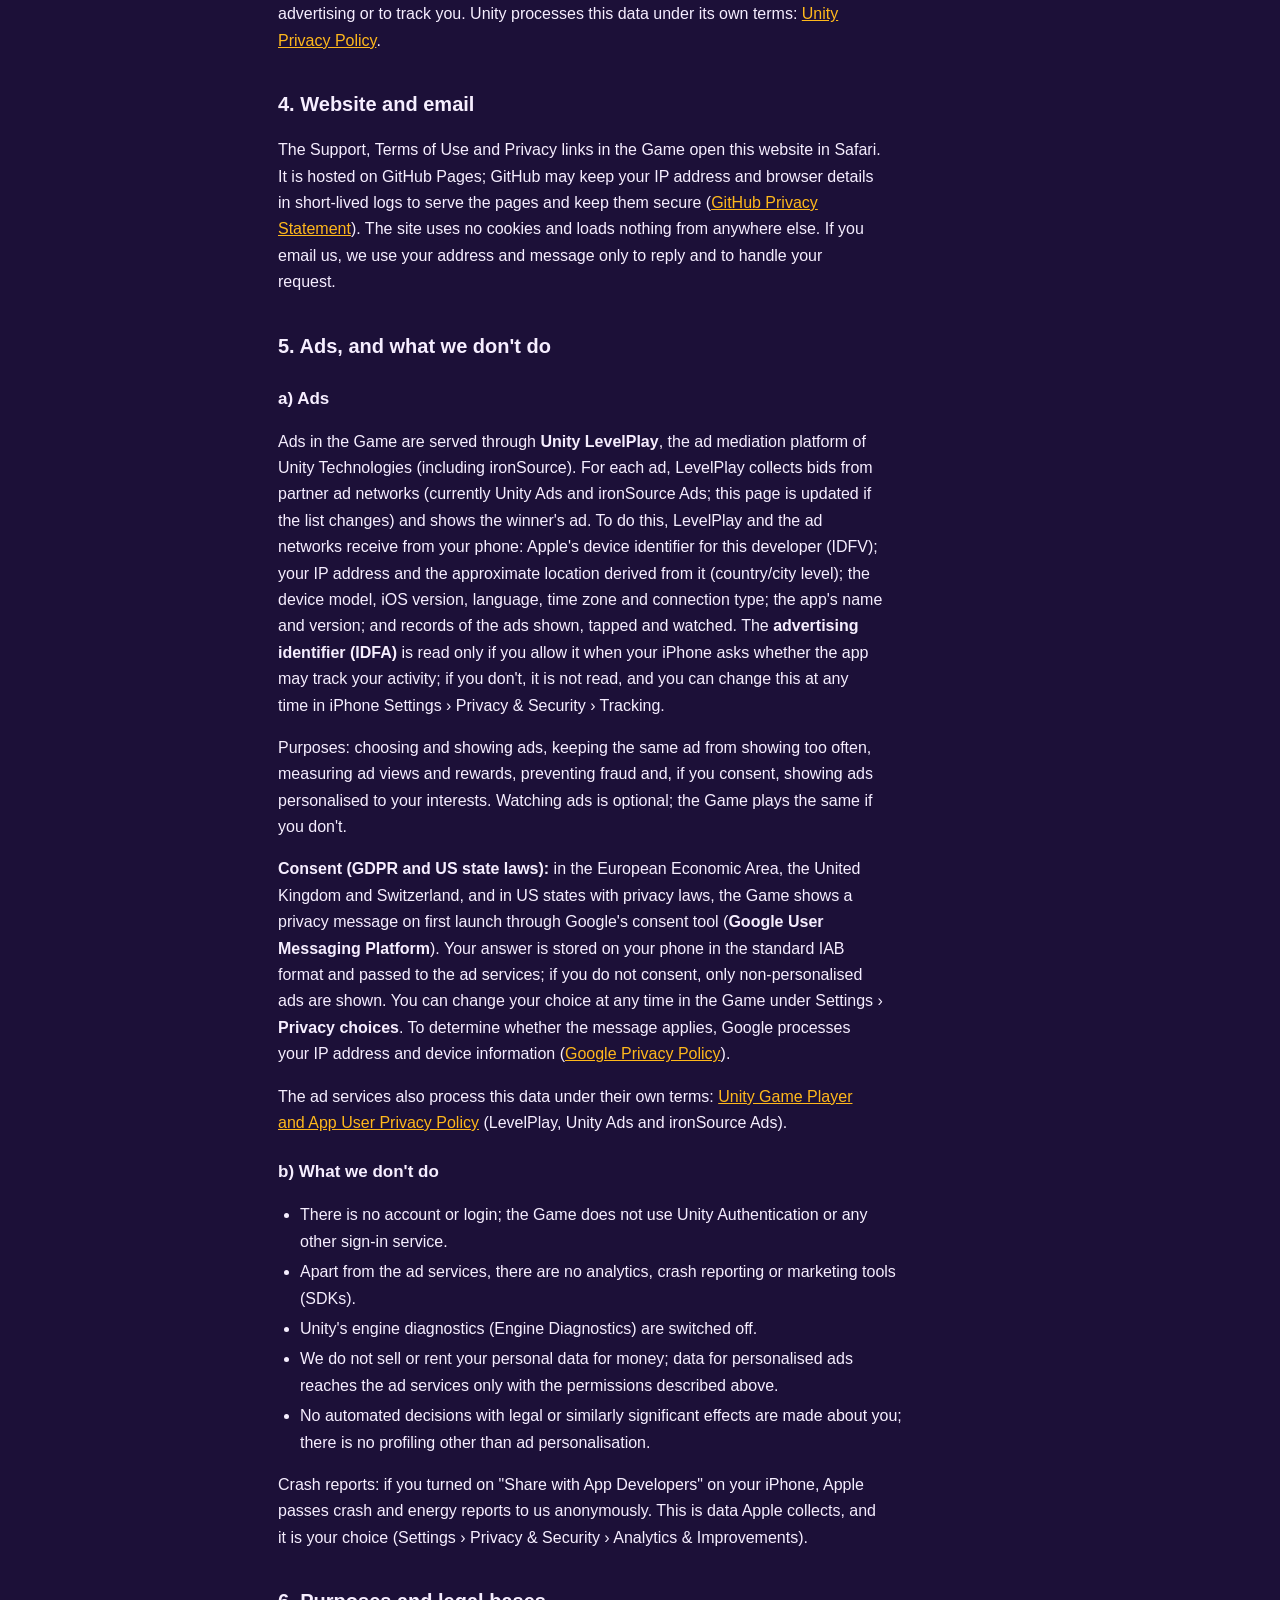
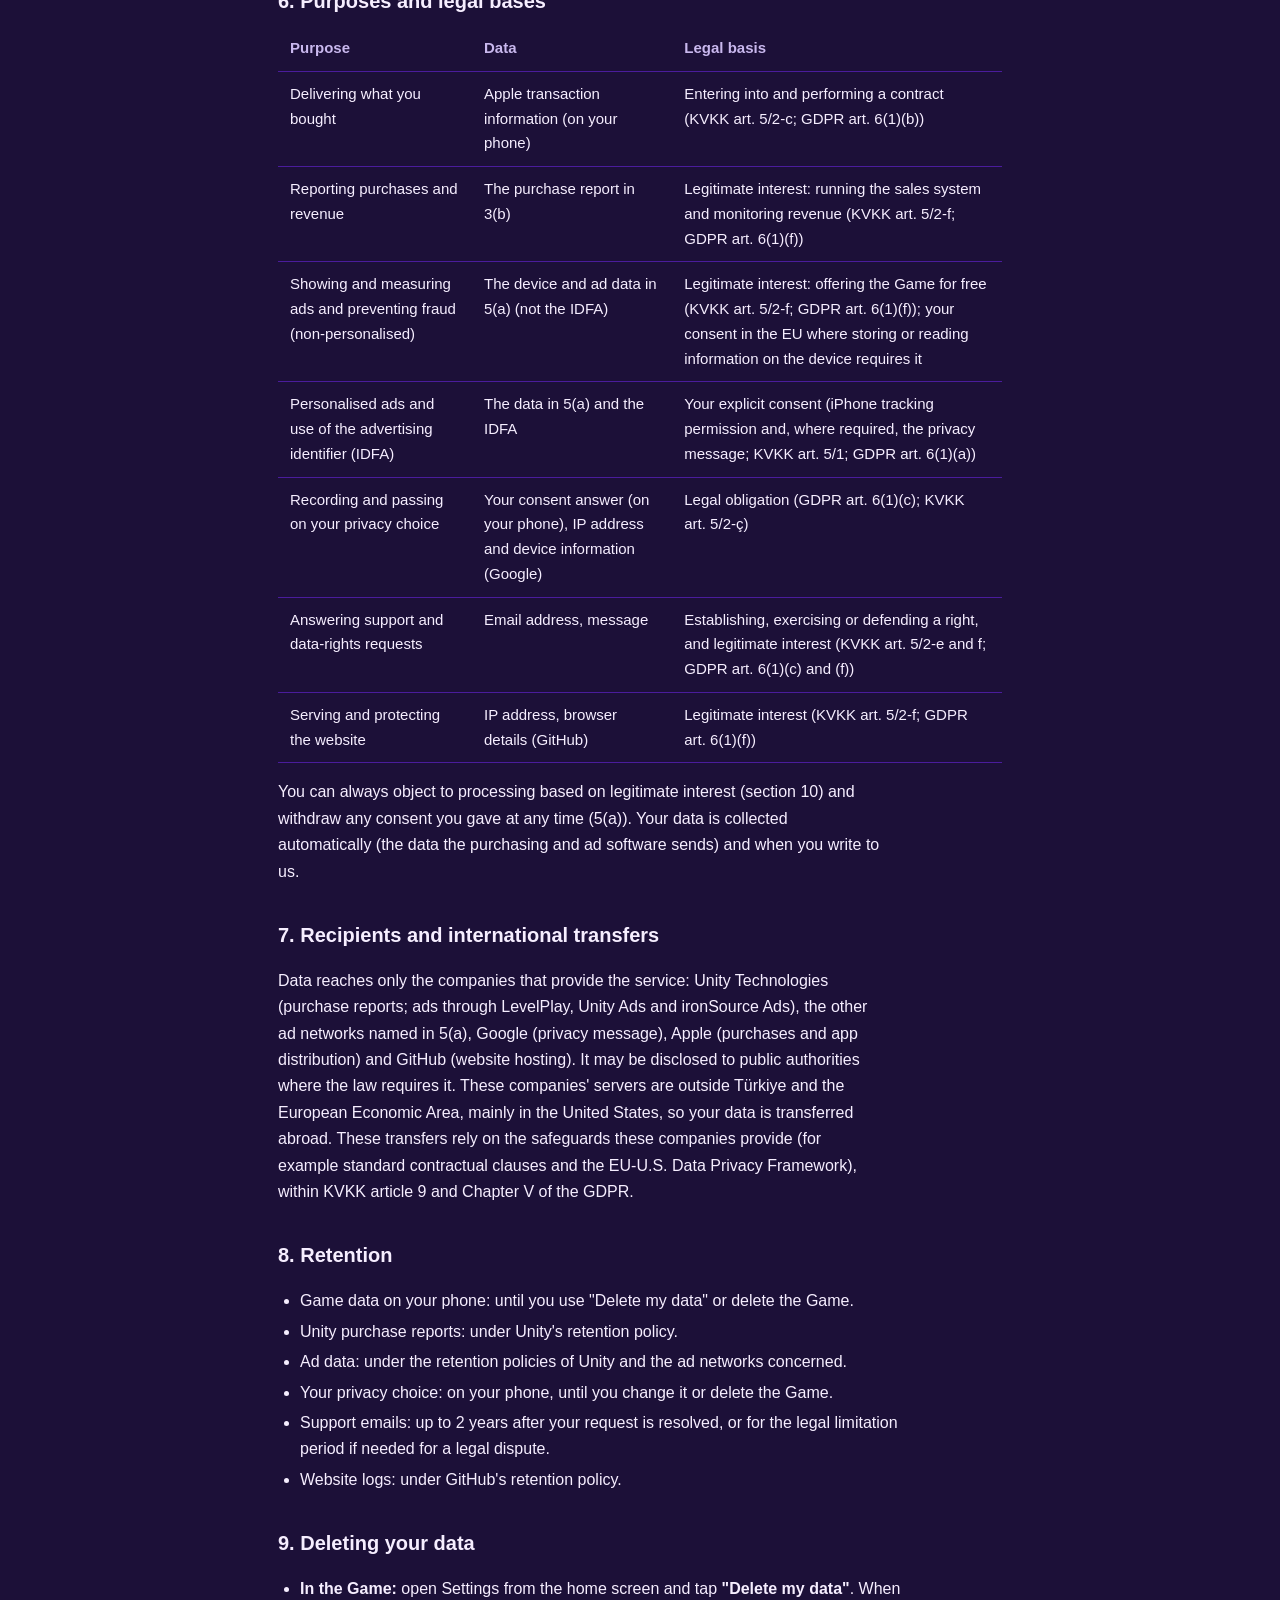
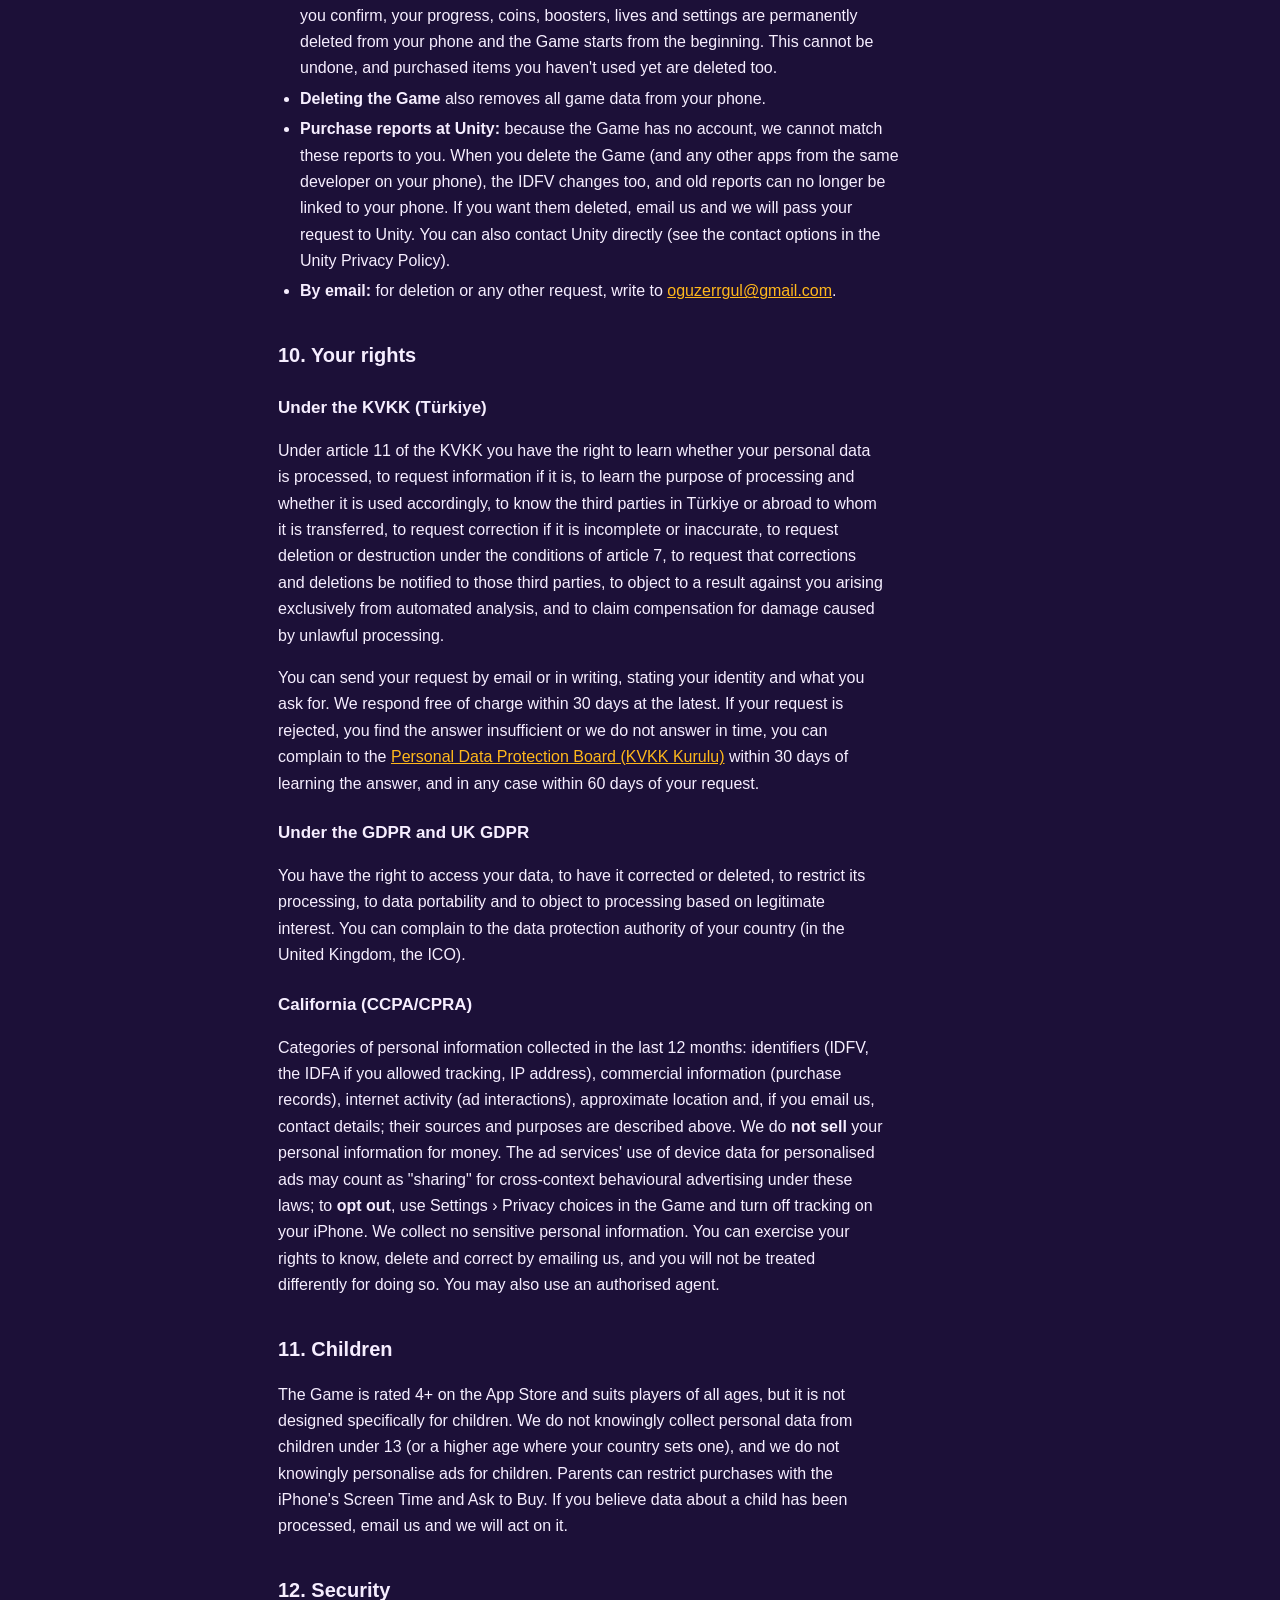
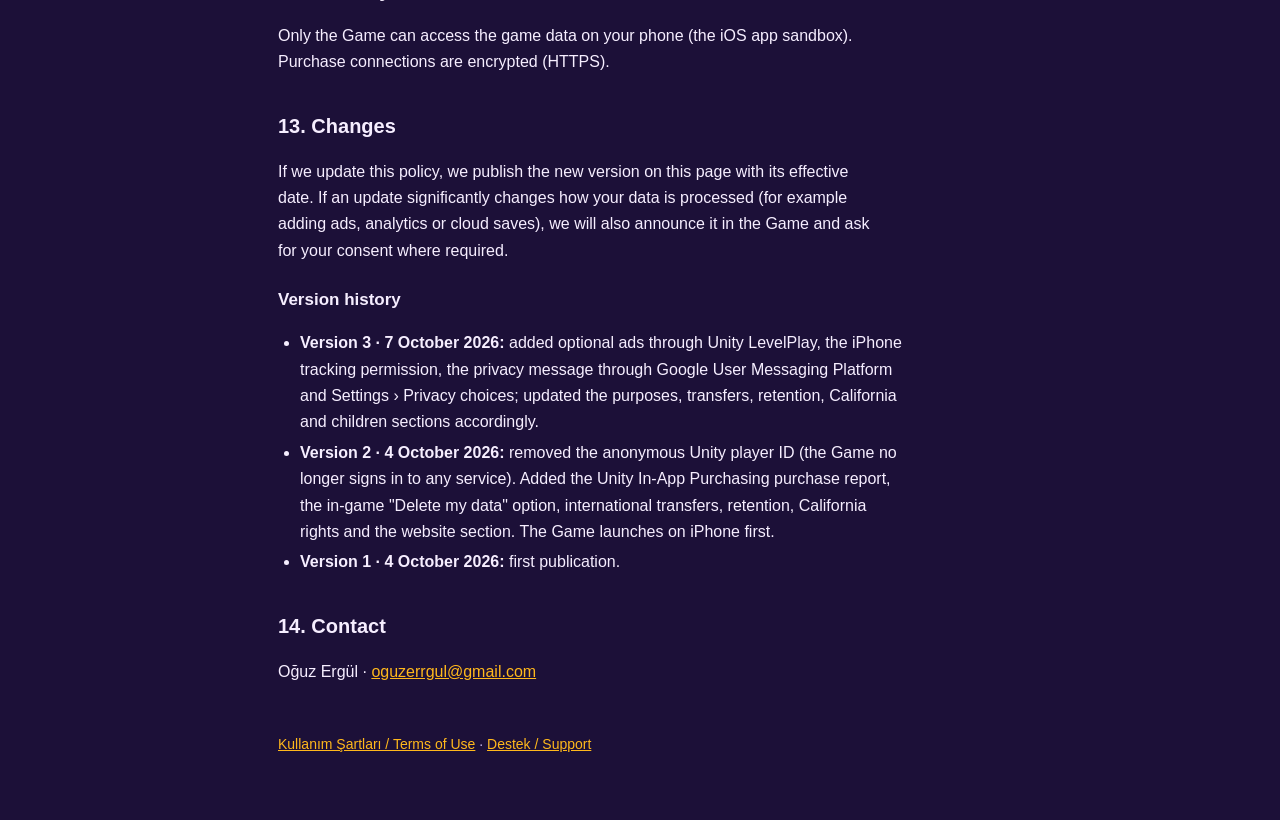
==== commit 7638d81d: "docs(privacy): version 3 takes effect on 7 October 2026 Co-Authored-By: Claude Opus 5.5 <noreply@ant" ====
--- a/privacy.html
+++ b/privacy.html
@@ -23,7 +23,7 @@
   <!-- ============================================================ TÜRKÇE -->
   <main data-lang="tr">
     <h1>Gizlilik Politikası ve KVKK Aydınlatma Metni</h1>
-    <p class="updated">Yürürlük tarihi: reklamlı sürümün yayın tarihi · Sürüm 3</p>
+    <p class="updated">Yürürlük tarihi: 7 Ekim 2026 · Sürüm 3</p>
 
     <p>Bu metin, <strong>Tailor Sort: Shirt Puzzle</strong> ("Oyun") iPhone oyununu oynarken hangi kişisel verilerin, neden ve
       nasıl işlendiğini ve haklarınızı açıklar. 6698 sayılı Kişisel Verilerin Korunması Kanunu ("KVKK") 10. maddesi uyarınca
@@ -210,7 +210,7 @@
 
     <h3>Sürüm geçmişi</h3>
     <ul>
-      <li><strong>Sürüm 3 · reklamlı sürüm:</strong> Unity LevelPlay ile isteğe bağlı reklamlar, iPhone İzleme izni, Google User
+      <li><strong>Sürüm 3 · 7 Ekim 2026:</strong> Unity LevelPlay ile isteğe bağlı reklamlar, iPhone İzleme izni, Google User
         Messaging Platform ile gizlilik mesajı ve Ayarlar › Gizlilik seçenekleri eklendi; amaçlar, aktarım, saklama, Kaliforniya
         ve çocuklar bölümleri buna göre güncellendi.</li>
       <li><strong>Sürüm 2 · 4 Ekim 2026:</strong> Anonim Unity oyuncu kimliği kaldırıldı (Oyun artık hiçbir hizmete oturum
@@ -226,7 +226,7 @@
   <!-- ============================================================ ENGLISH -->
   <main data-lang="en">
     <h1>Privacy Policy</h1>
-    <p class="updated">Effective date: the release date of the version with ads · Version 3</p>
+    <p class="updated">Effective date: 7 October 2026 · Version 3</p>
 
     <p>This policy explains which personal data is processed when you play the iPhone game <strong>Tailor Sort: Shirt
       Puzzle</strong> (the "Game"), why and how, and what your rights are. It is the privacy notice under the EU and UK General
@@ -410,7 +410,7 @@
 
     <h3>Version history</h3>
     <ul>
-      <li><strong>Version 3 · the version with ads:</strong> added optional ads through Unity LevelPlay, the iPhone tracking
+      <li><strong>Version 3 · 7 October 2026:</strong> added optional ads through Unity LevelPlay, the iPhone tracking
         permission, the privacy message through Google User Messaging Platform and Settings › Privacy choices; updated the
         purposes, transfers, retention, California and children sections accordingly.</li>
       <li><strong>Version 2 · 4 October 2026:</strong> removed the anonymous Unity player ID (the Game no longer signs in to
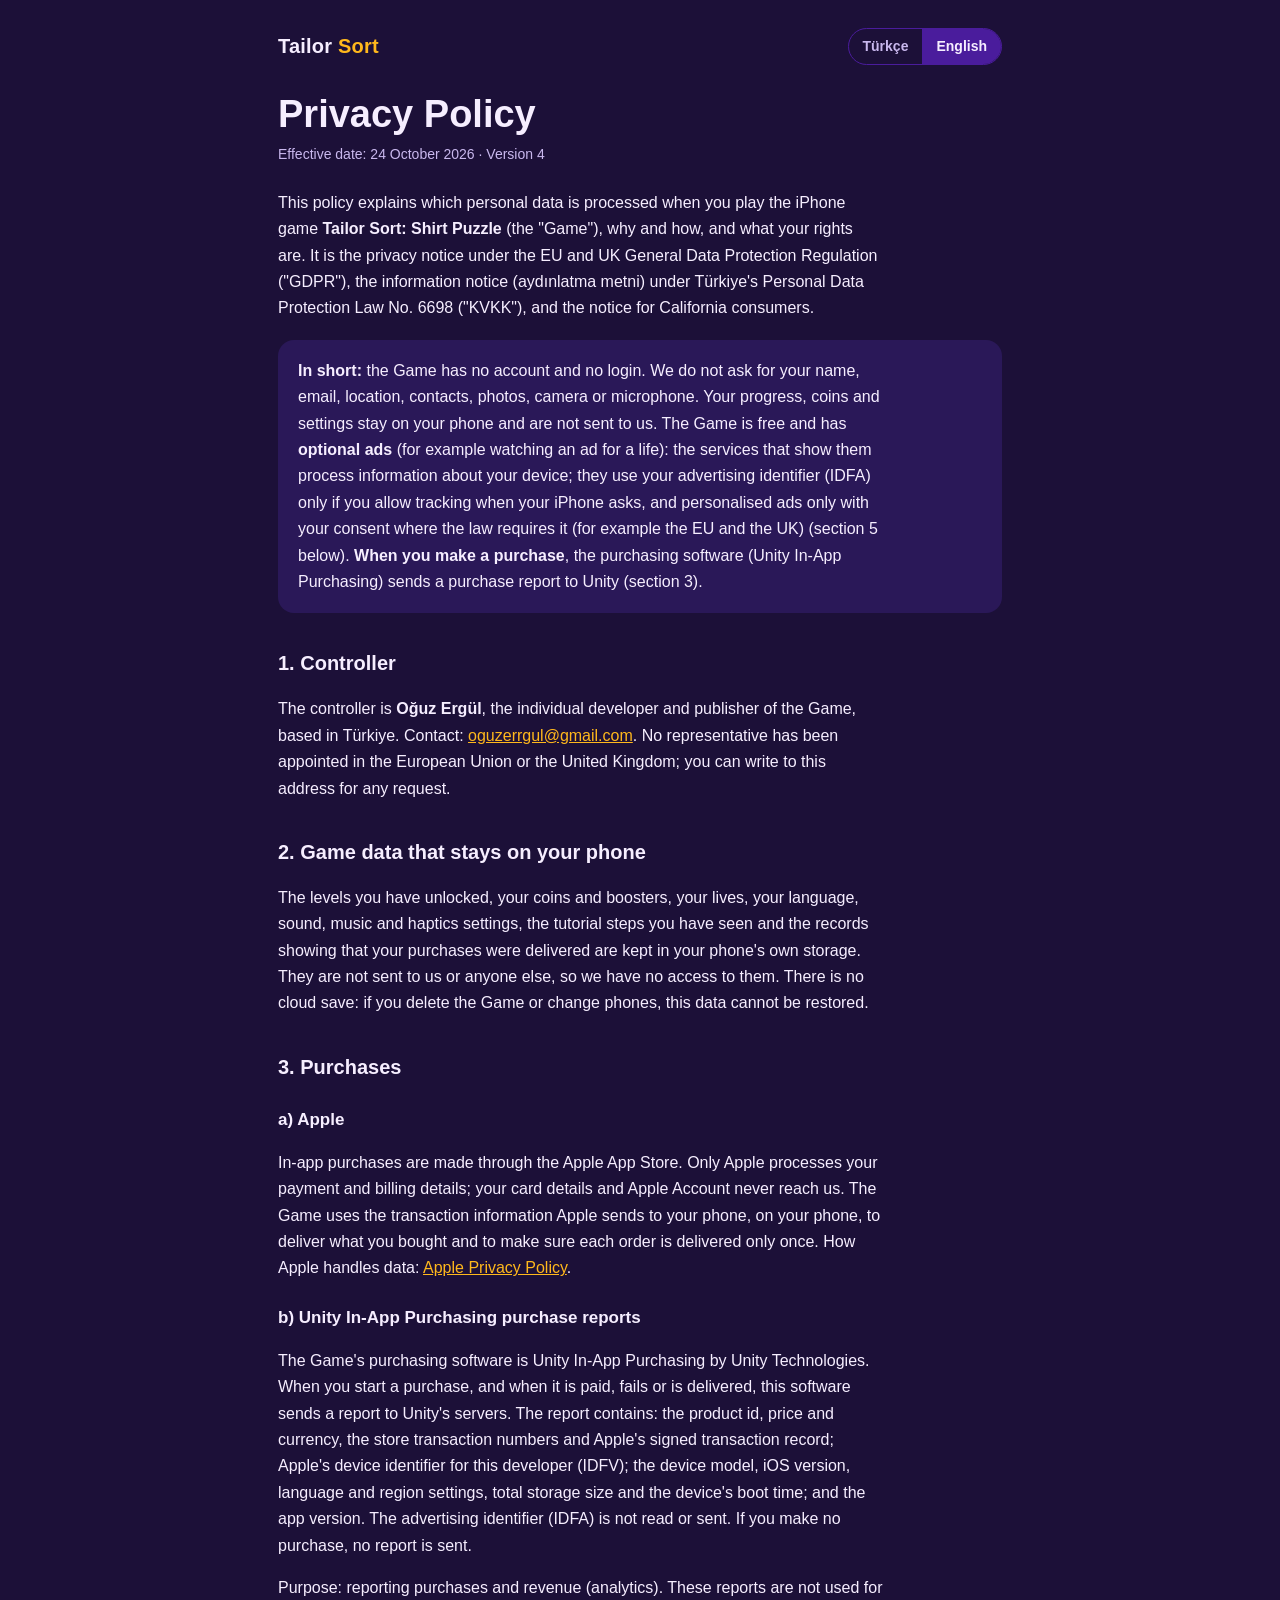
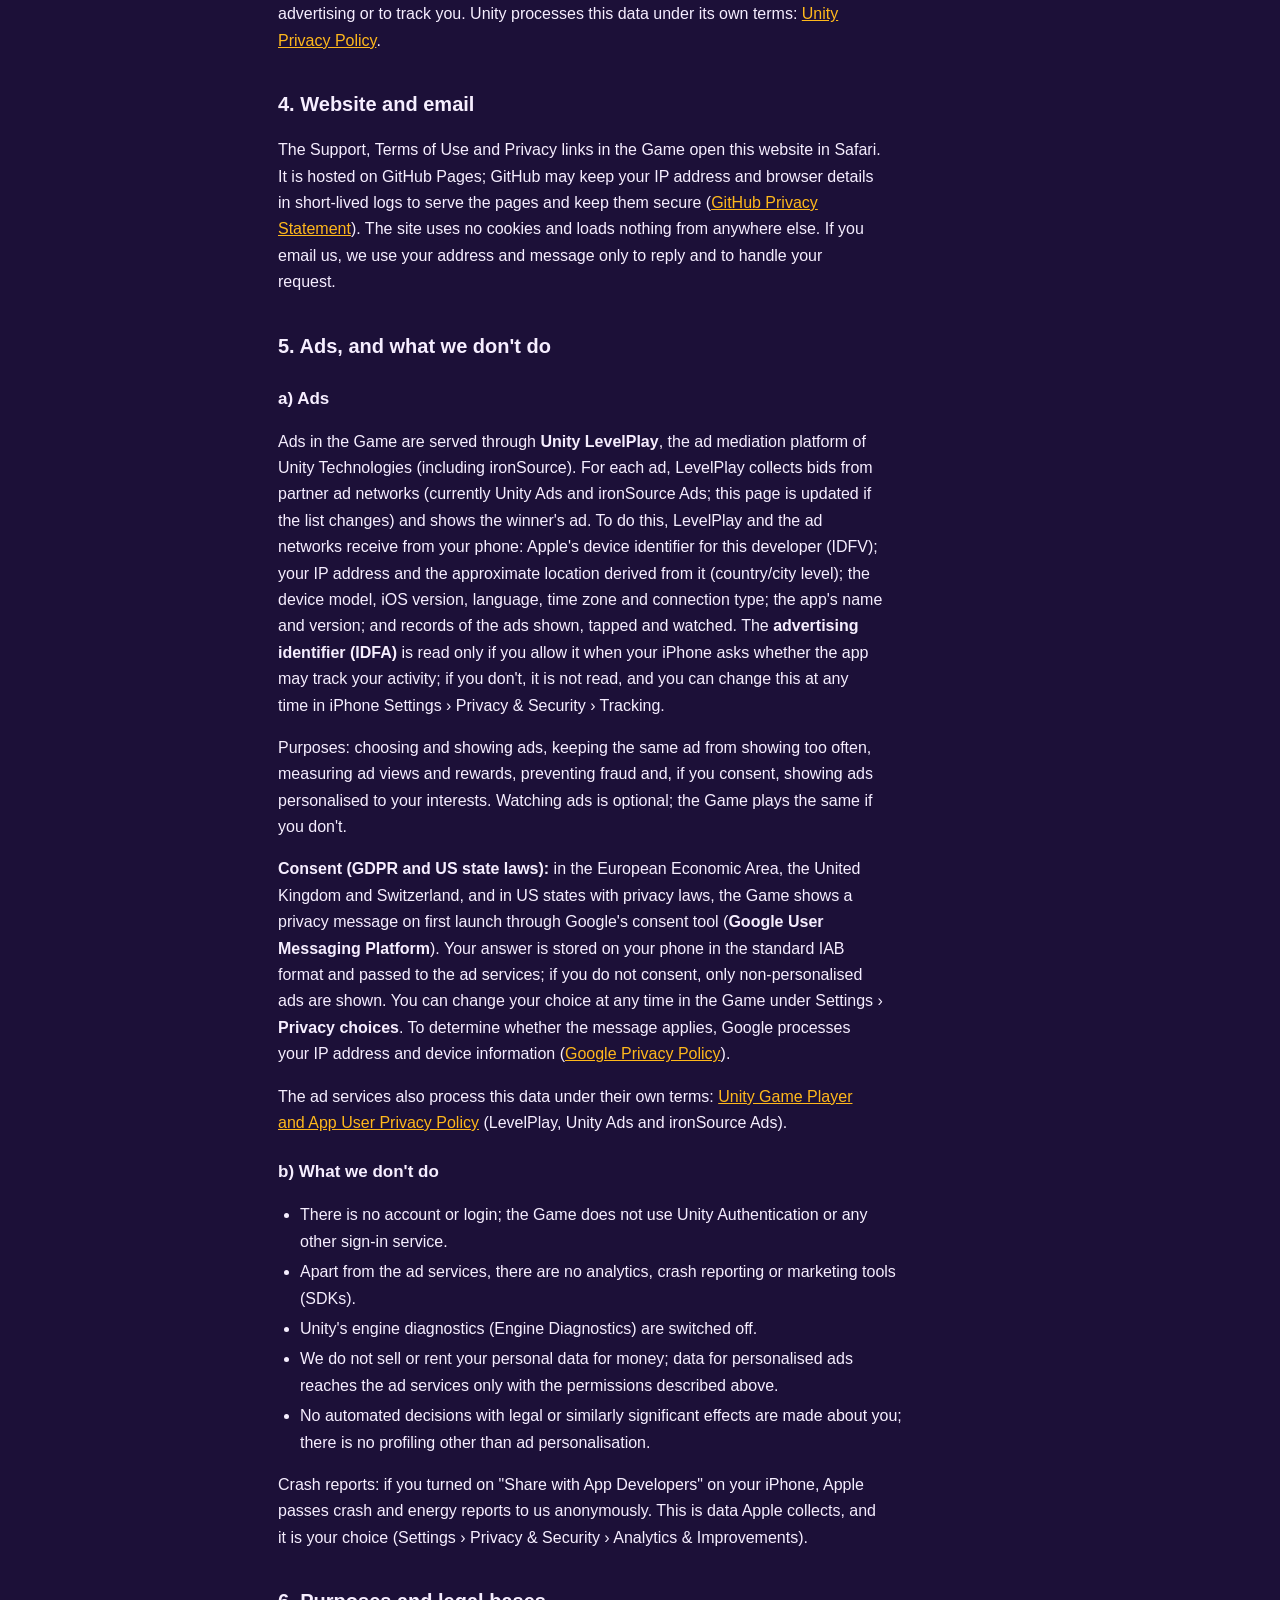
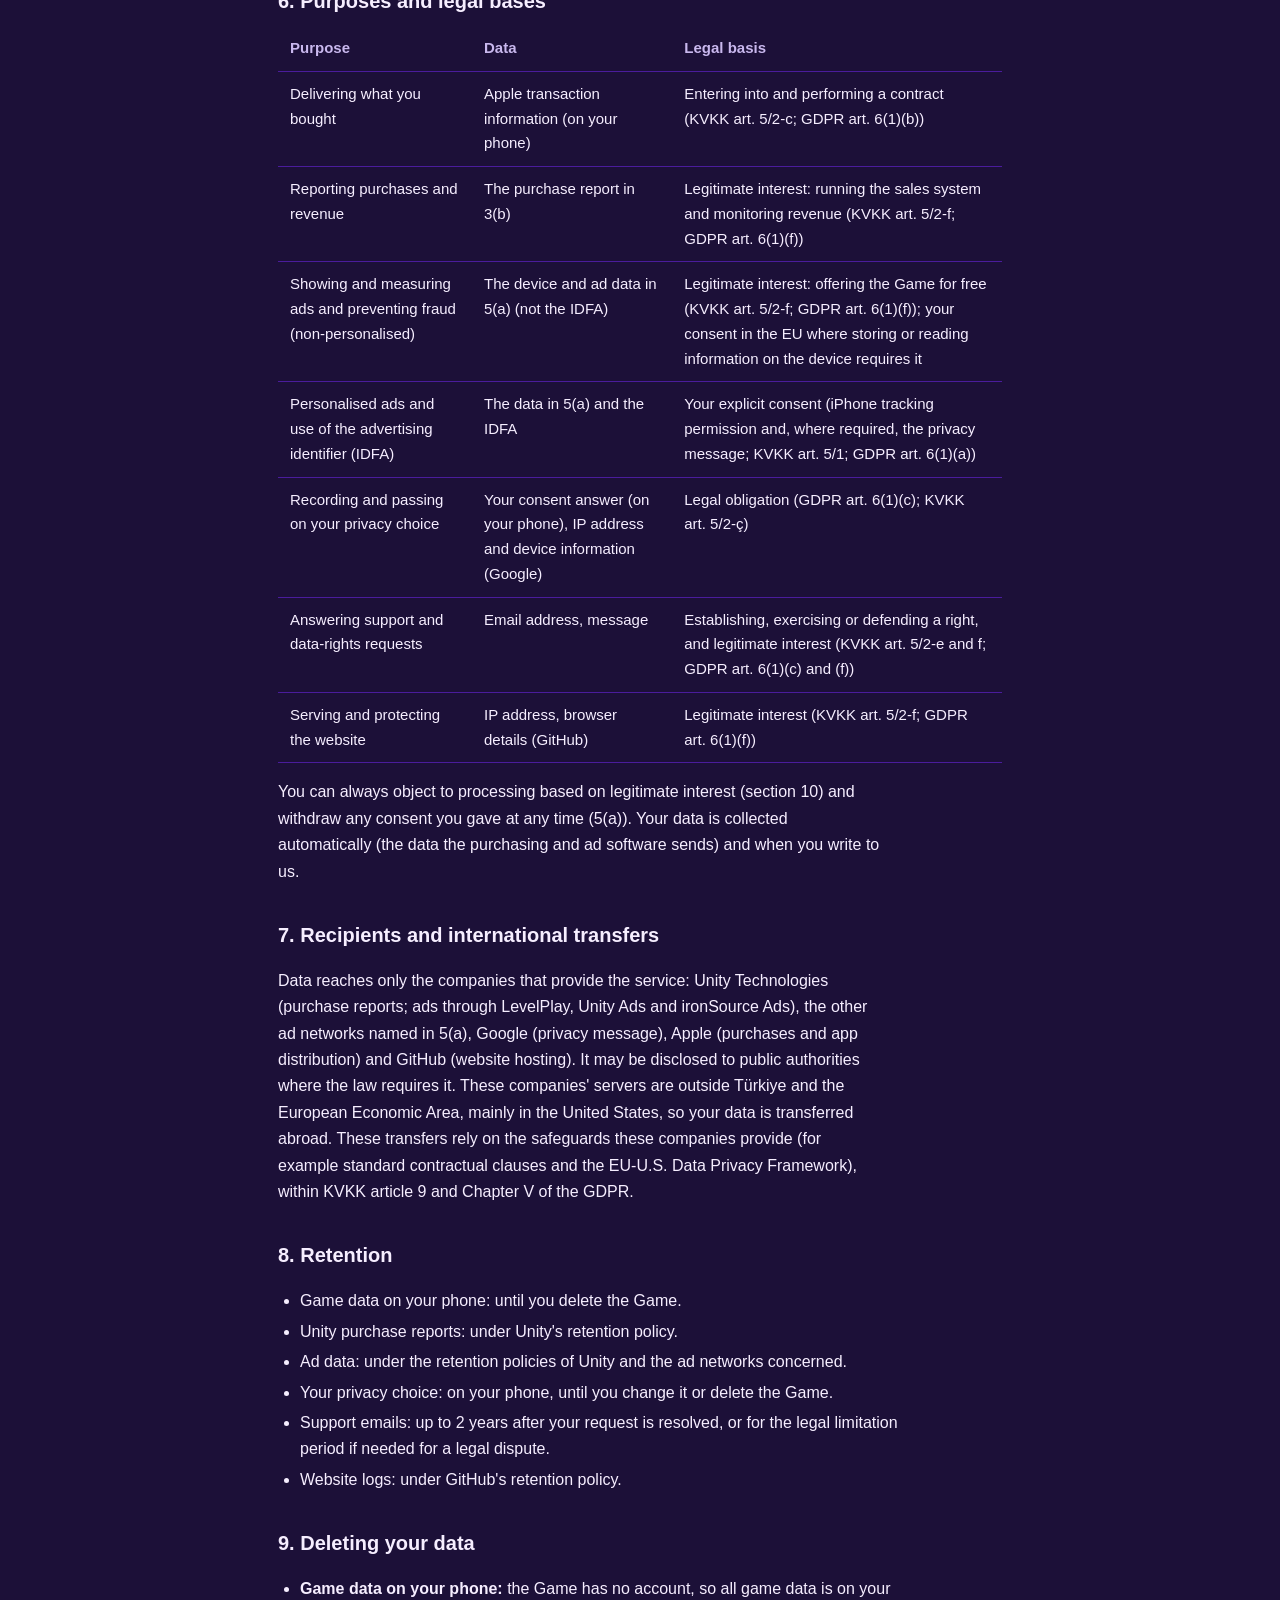
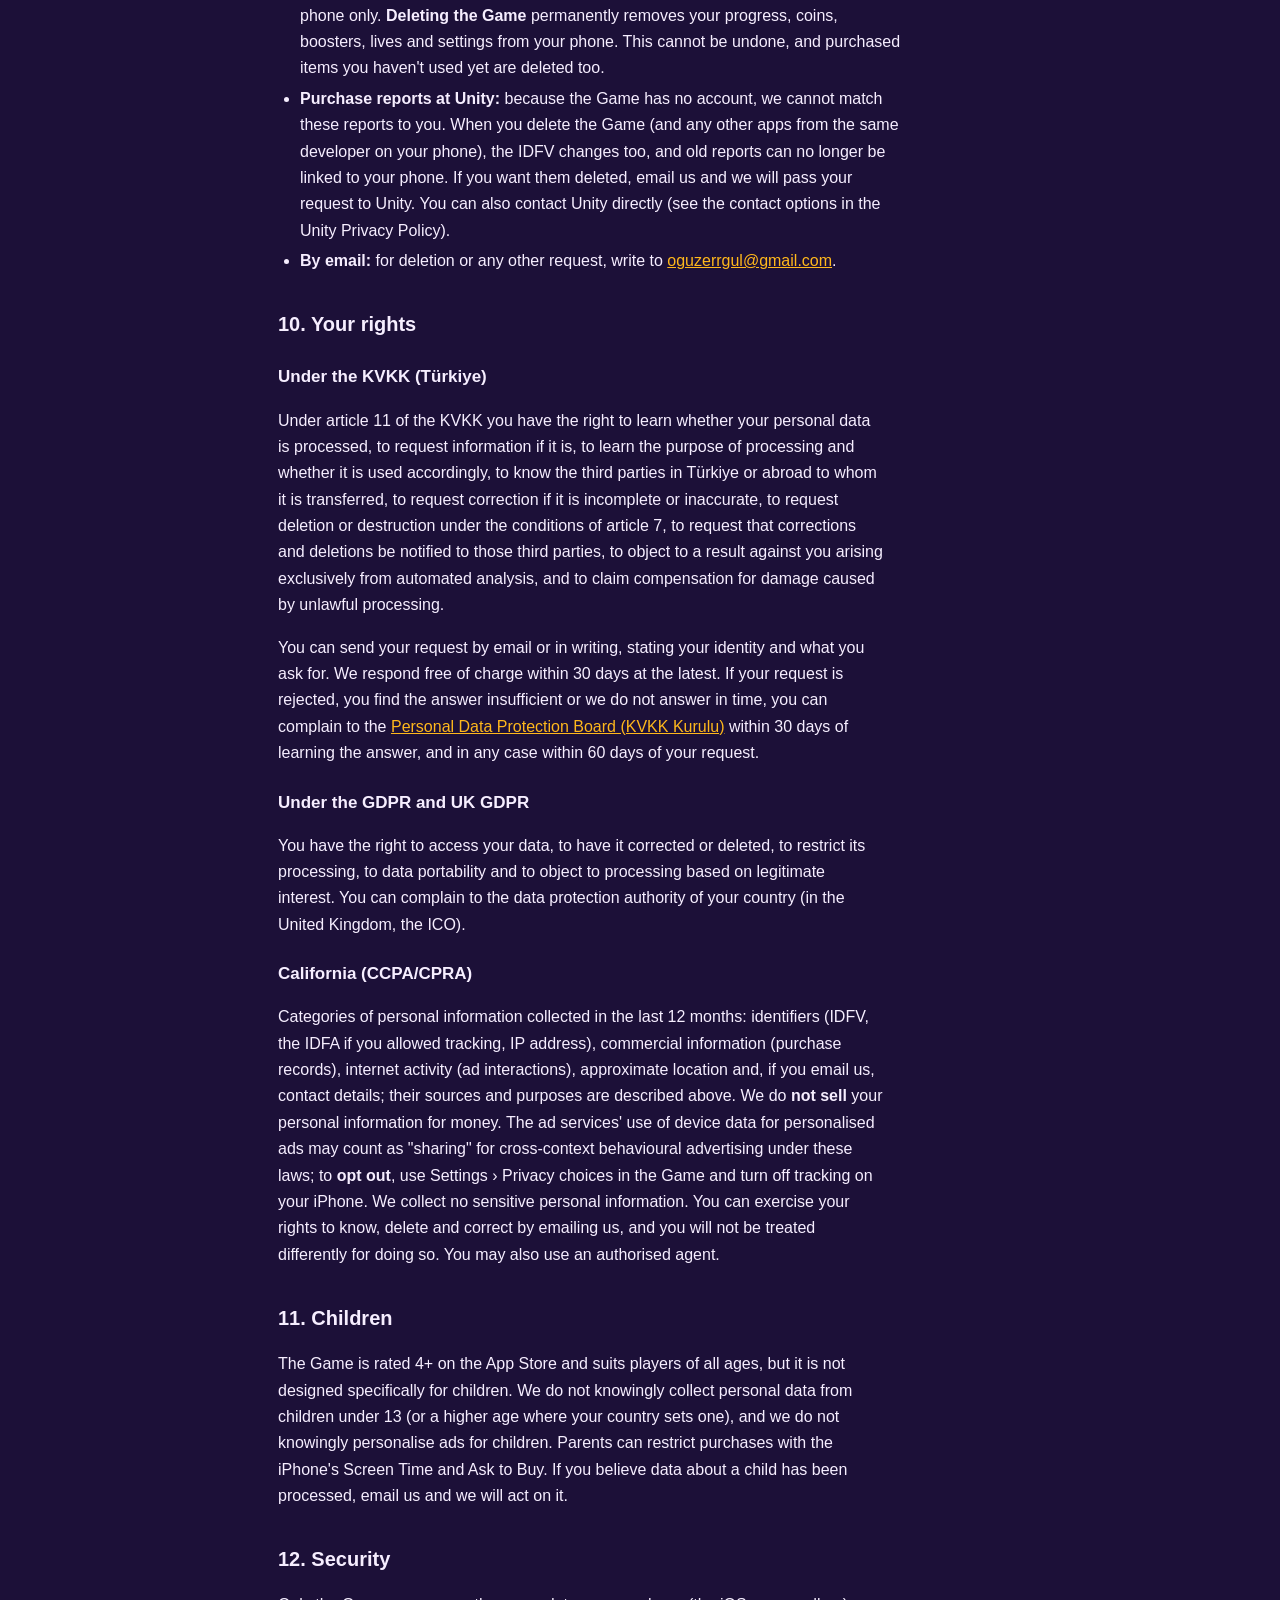
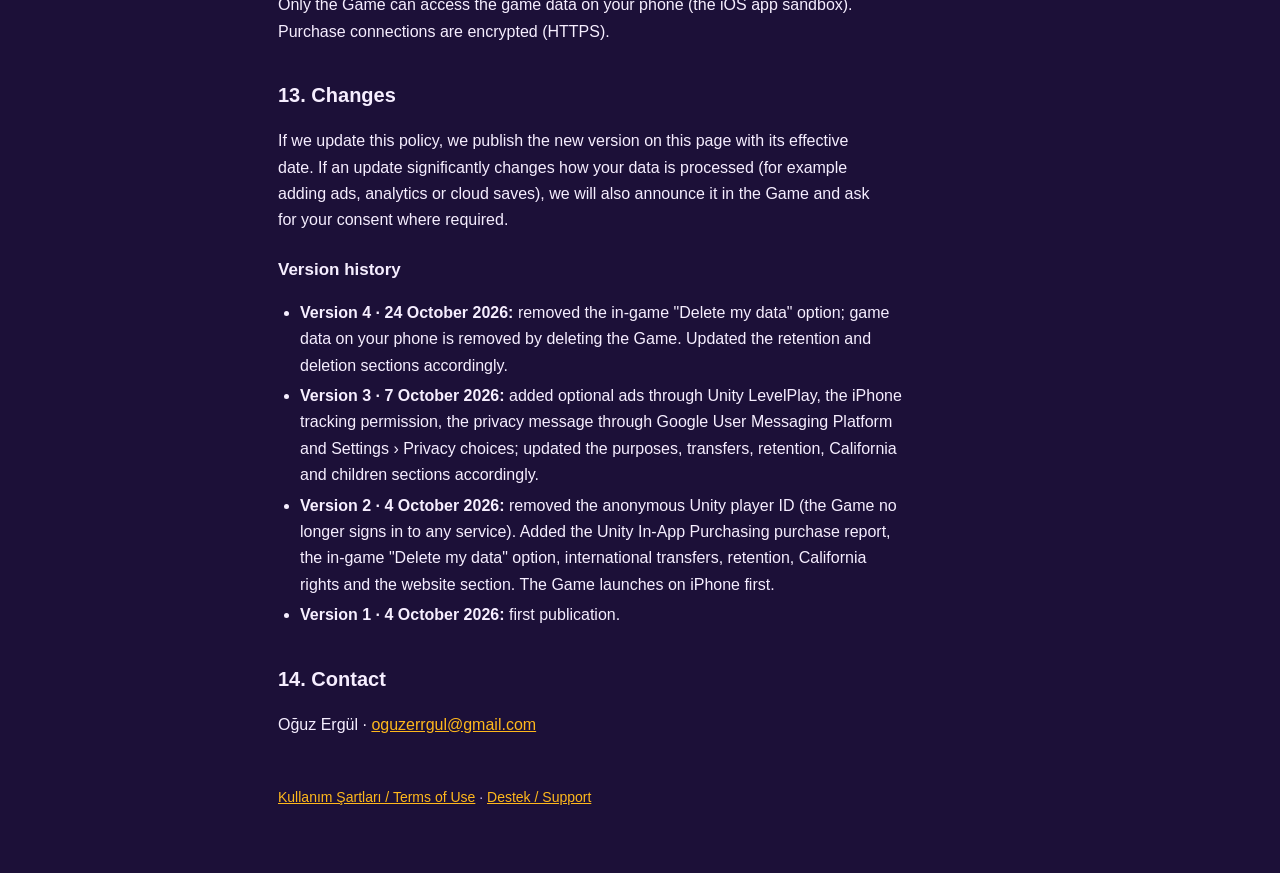
==== commit 926c9fd2: "docs(privacy): drop the removed "Delete my data" option The game no longer has the in-app "Delete my" ====
--- a/privacy.html
+++ b/privacy.html
@@ -23,7 +23,7 @@
   <!-- ============================================================ TÜRKÇE -->
   <main data-lang="tr">
     <h1>Gizlilik Politikası ve KVKK Aydınlatma Metni</h1>
-    <p class="updated">Yürürlük tarihi: 7 Ekim 2026 · Sürüm 3</p>
+    <p class="updated">Yürürlük tarihi: 24 Ekim 2026 · Sürüm 4</p>
 
     <p>Bu metin, <strong>Tailor Sort: Shirt Puzzle</strong> ("Oyun") iPhone oyununu oynarken hangi kişisel verilerin, neden ve
       nasıl işlendiğini ve haklarınızı açıklar. 6698 sayılı Kişisel Verilerin Korunması Kanunu ("KVKK") 10. maddesi uyarınca
@@ -142,7 +142,7 @@
 
     <h2>8. Saklama süreleri</h2>
     <ul>
-      <li>Telefonunuzdaki oyun verileri: "Verilerimi sil" seçeneğini kullanana ya da oyunu silene kadar.</li>
+      <li>Telefonunuzdaki oyun verileri: Oyunu silene kadar.</li>
       <li>Unity satın alım raporları: Unity'nin saklama politikasına göre.</li>
       <li>Reklam verileri: Unity'nin ve ilgili reklam ağlarının saklama politikalarına göre.</li>
       <li>Gizlilik seçiminiz: telefonunuzda, siz değiştirene ya da Oyunu silene kadar.</li>
@@ -153,10 +153,10 @@
 
     <h2 id="delete-tr">9. Verilerinizi silme</h2>
     <ul>
-      <li><strong>Oyunun içinden:</strong> Ana ekrandan Ayarlar'ı açın ve <strong>"Verilerimi sil"</strong> satırına dokunun.
-        Onayladığınızda ilerlemeniz, coin'leriniz, booster'larınız, canlarınız ve ayarlarınız telefonunuzdan kalıcı olarak
-        silinir ve oyun en baştan başlar. Bu işlem geri alınamaz; satın alınmış ve henüz kullanılmamış öğeler de silinir.</li>
-      <li><strong>Oyunu silmek</strong> de telefonunuzdaki tüm oyun verilerini kaldırır.</li>
+      <li><strong>Telefonunuzdaki oyun verileri:</strong> Oyunda hesap olmadığı için bütün oyun verileri yalnızca
+        telefonunuzdadır. <strong>Oyunu silmek</strong> ilerlemenizi, coin'lerinizi, booster'larınızı, canlarınızı ve
+        ayarlarınızı telefonunuzdan kalıcı olarak kaldırır. Bu işlem geri alınamaz; satın alınmış ve henüz kullanılmamış
+        öğeler de silinir.</li>
       <li><strong>Unity'deki satın alım raporları:</strong> Oyunda hesap olmadığı için bu raporları kimliğinizle eşleştiremeyiz.
         Oyunu (ve aynı geliştiricinin telefonunuzdaki diğer uygulamalarını) sildiğinizde IDFV de değişir; eski raporlar artık
         telefonunuzla ilişkilendirilemez. Silinmelerini istiyorsanız bize yazın; talebinizi Unity'ye iletiriz. Unity'ye
@@ -210,6 +210,8 @@
 
     <h3>Sürüm geçmişi</h3>
     <ul>
+      <li><strong>Sürüm 4 · 24 Ekim 2026:</strong> Oyun içindeki "Verilerimi sil" seçeneği kaldırıldı; telefondaki oyun
+        verileri Oyun silinerek kaldırılır. Saklama ve silme bölümleri buna göre güncellendi.</li>
       <li><strong>Sürüm 3 · 7 Ekim 2026:</strong> Unity LevelPlay ile isteğe bağlı reklamlar, iPhone İzleme izni, Google User
         Messaging Platform ile gizlilik mesajı ve Ayarlar › Gizlilik seçenekleri eklendi; amaçlar, aktarım, saklama, Kaliforniya
         ve çocuklar bölümleri buna göre güncellendi.</li>
@@ -226,7 +228,7 @@
   <!-- ============================================================ ENGLISH -->
   <main data-lang="en">
     <h1>Privacy Policy</h1>
-    <p class="updated">Effective date: 7 October 2026 · Version 3</p>
+    <p class="updated">Effective date: 24 October 2026 · Version 4</p>
 
     <p>This policy explains which personal data is processed when you play the iPhone game <strong>Tailor Sort: Shirt
       Puzzle</strong> (the "Game"), why and how, and what your rights are. It is the privacy notice under the EU and UK General
@@ -344,7 +346,7 @@
 
     <h2>8. Retention</h2>
     <ul>
-      <li>Game data on your phone: until you use "Delete my data" or delete the Game.</li>
+      <li>Game data on your phone: until you delete the Game.</li>
       <li>Unity purchase reports: under Unity's retention policy.</li>
       <li>Ad data: under the retention policies of Unity and the ad networks concerned.</li>
       <li>Your privacy choice: on your phone, until you change it or delete the Game.</li>
@@ -355,10 +357,9 @@
 
     <h2 id="delete-en">9. Deleting your data</h2>
     <ul>
-      <li><strong>In the Game:</strong> open Settings from the home screen and tap <strong>"Delete my data"</strong>. When you
-        confirm, your progress, coins, boosters, lives and settings are permanently deleted from your phone and the Game
-        starts from the beginning. This cannot be undone, and purchased items you haven't used yet are deleted too.</li>
-      <li><strong>Deleting the Game</strong> also removes all game data from your phone.</li>
+      <li><strong>Game data on your phone:</strong> the Game has no account, so all game data is on your phone only.
+        <strong>Deleting the Game</strong> permanently removes your progress, coins, boosters, lives and settings from your
+        phone. This cannot be undone, and purchased items you haven't used yet are deleted too.</li>
       <li><strong>Purchase reports at Unity:</strong> because the Game has no account, we cannot match these reports to you.
         When you delete the Game (and any other apps from the same developer on your phone), the IDFV changes too, and old
         reports can no longer be linked to your phone. If you want them deleted, email us and we will pass your request to
@@ -410,6 +411,8 @@
 
     <h3>Version history</h3>
     <ul>
+      <li><strong>Version 4 · 24 October 2026:</strong> removed the in-game "Delete my data" option; game data on your
+        phone is removed by deleting the Game. Updated the retention and deletion sections accordingly.</li>
       <li><strong>Version 3 · 7 October 2026:</strong> added optional ads through Unity LevelPlay, the iPhone tracking
         permission, the privacy message through Google User Messaging Platform and Settings › Privacy choices; updated the
         purposes, transfers, retention, California and children sections accordingly.</li>
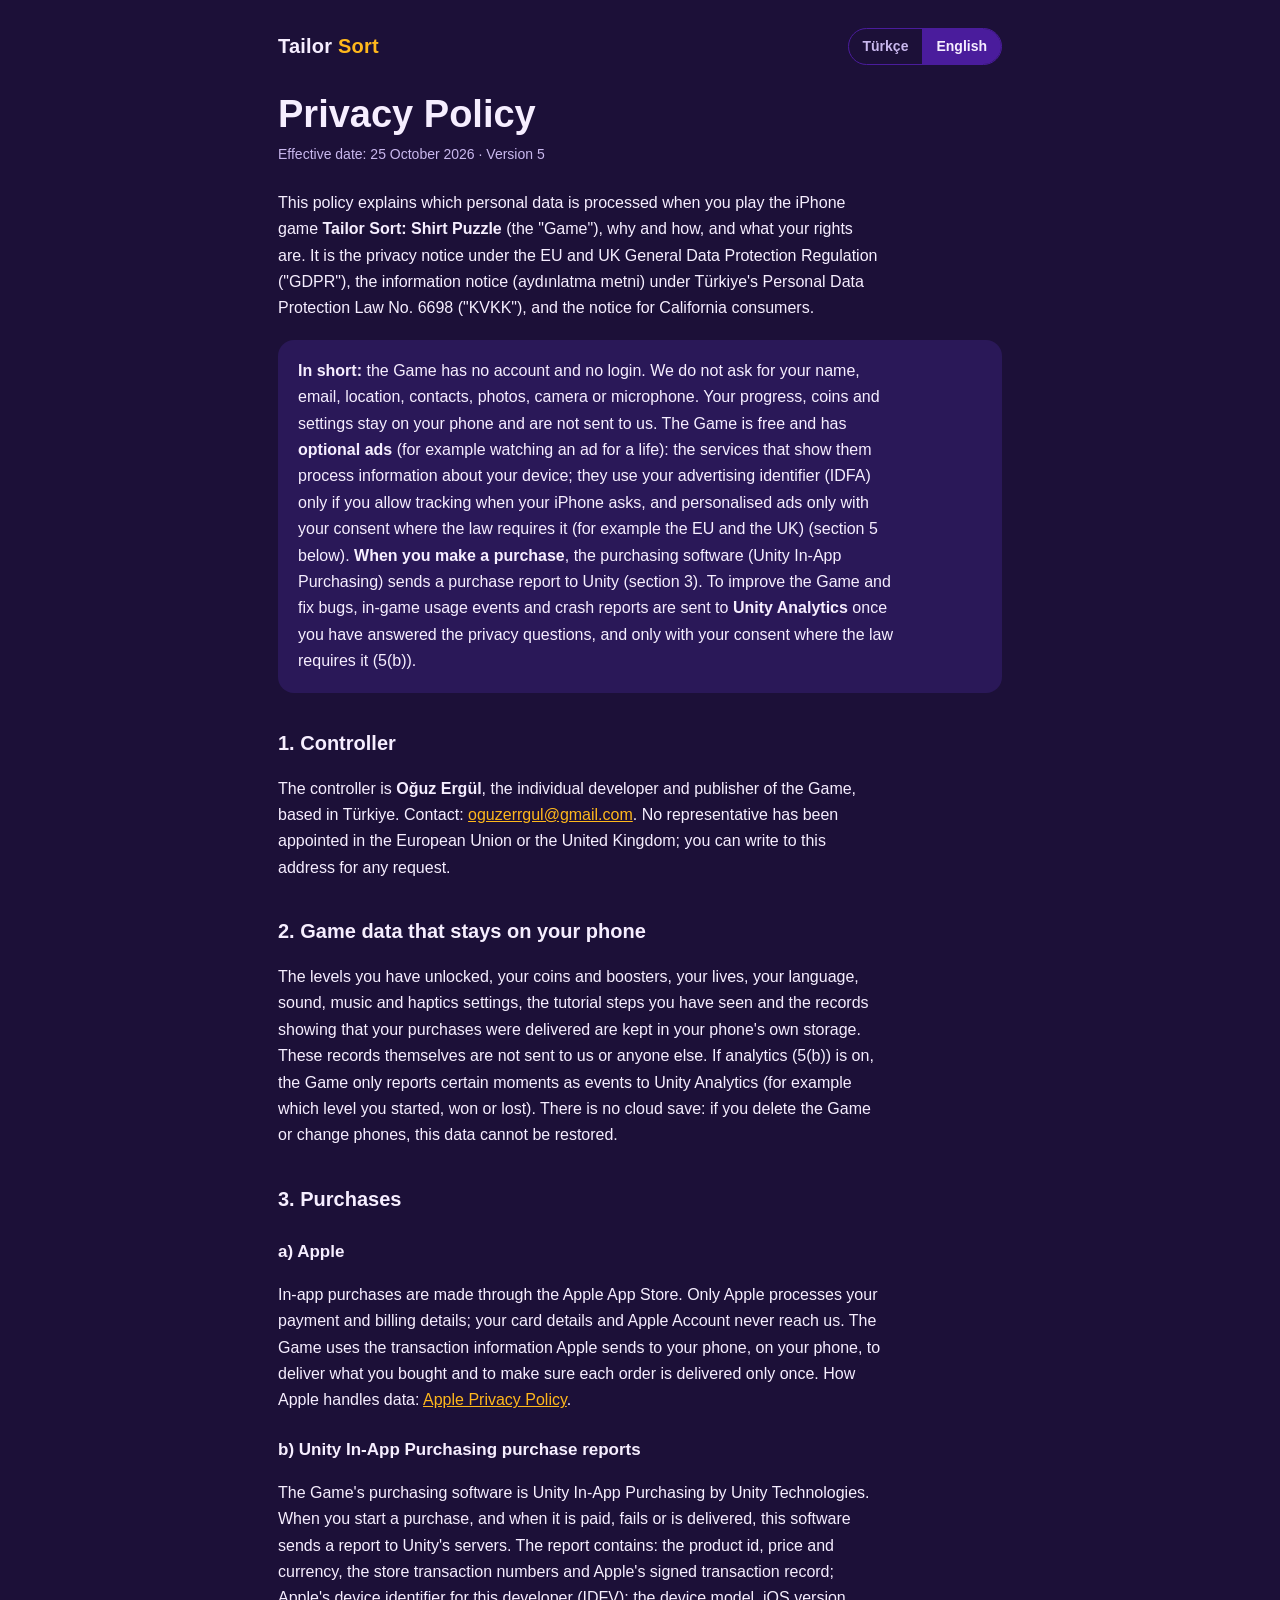
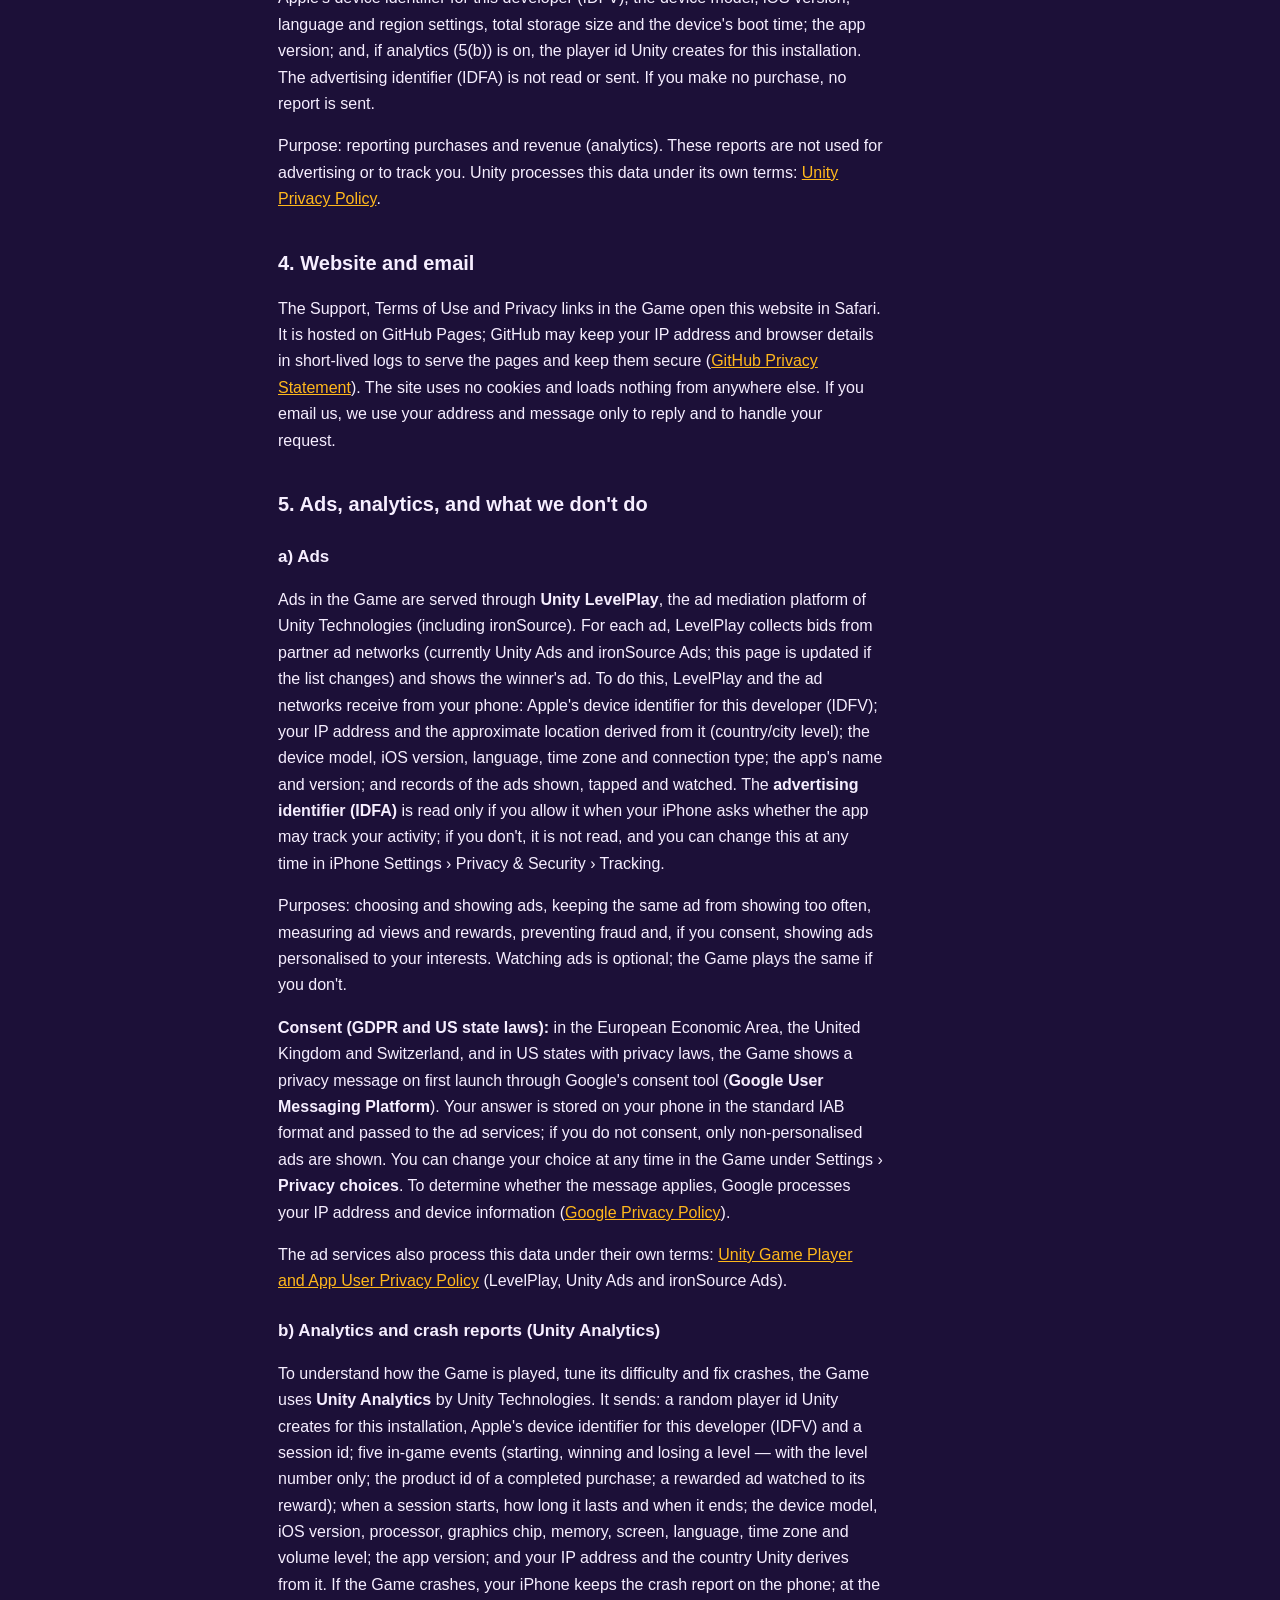
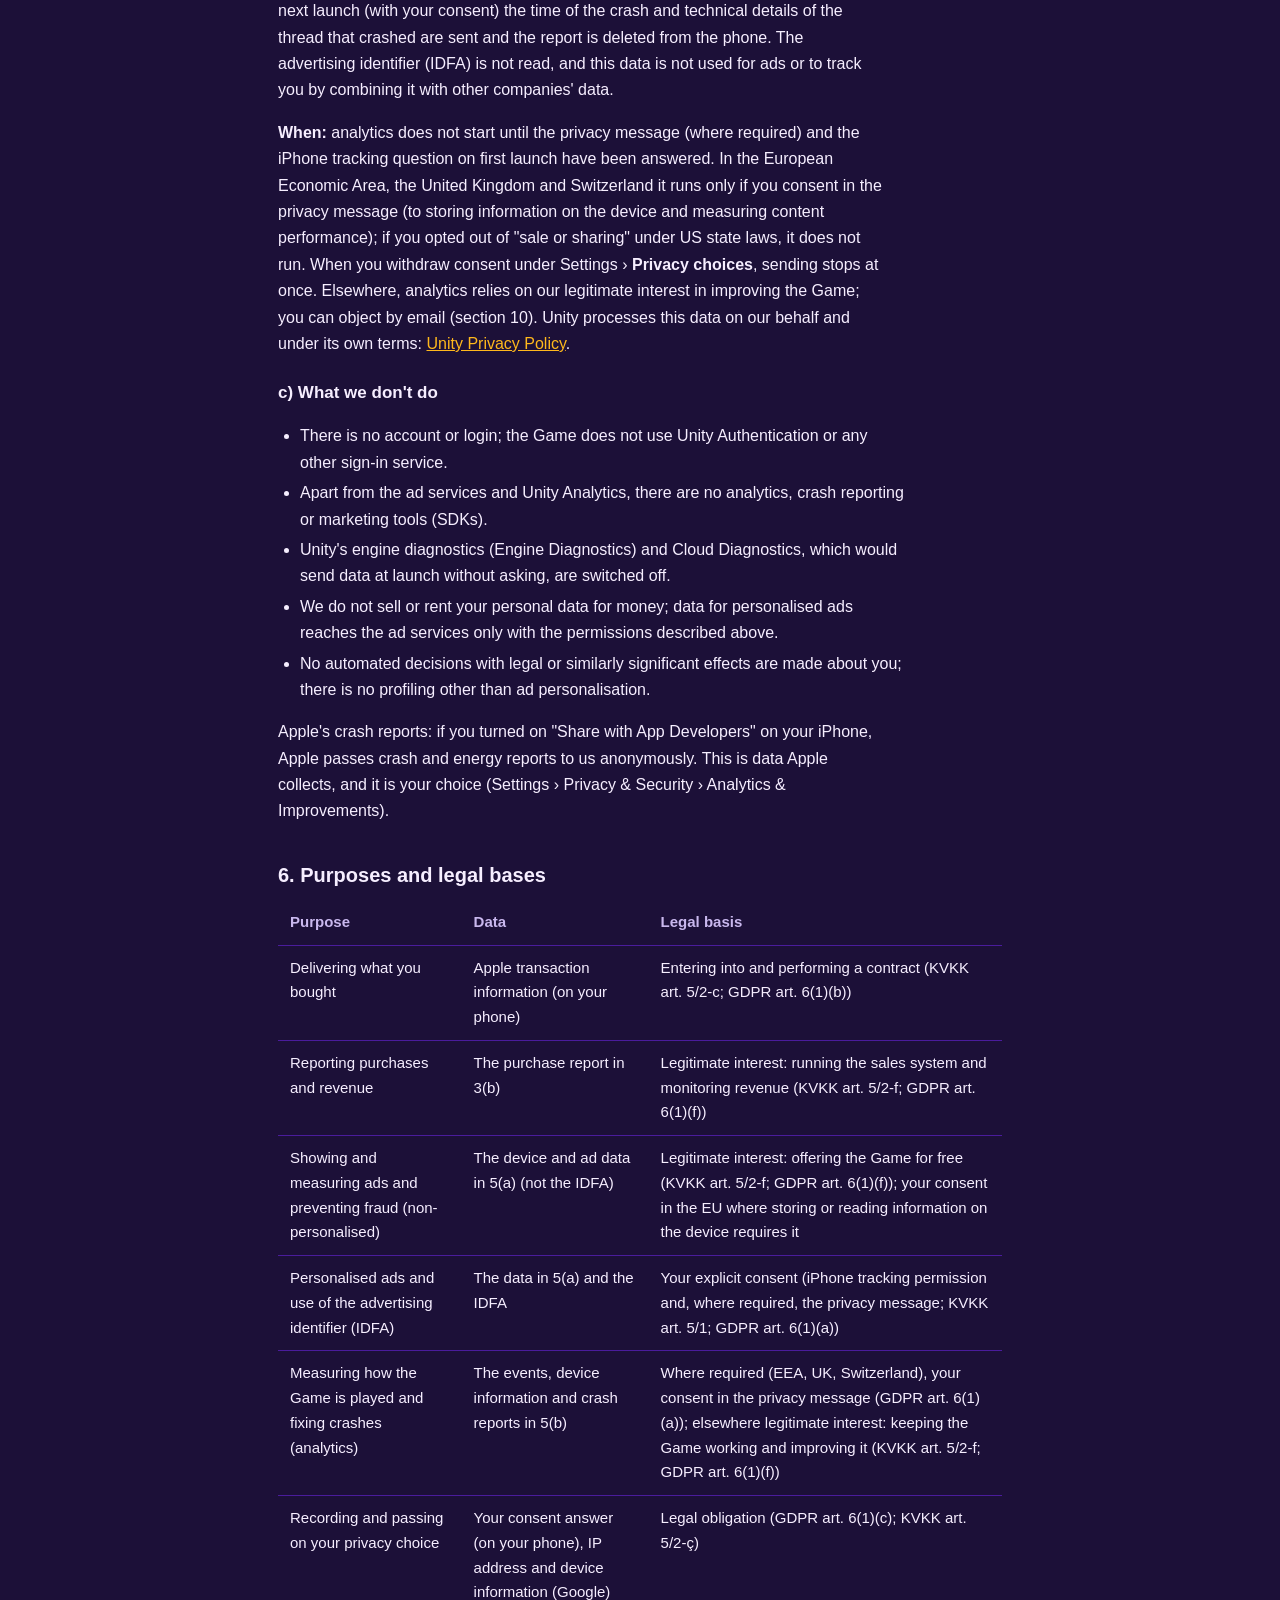
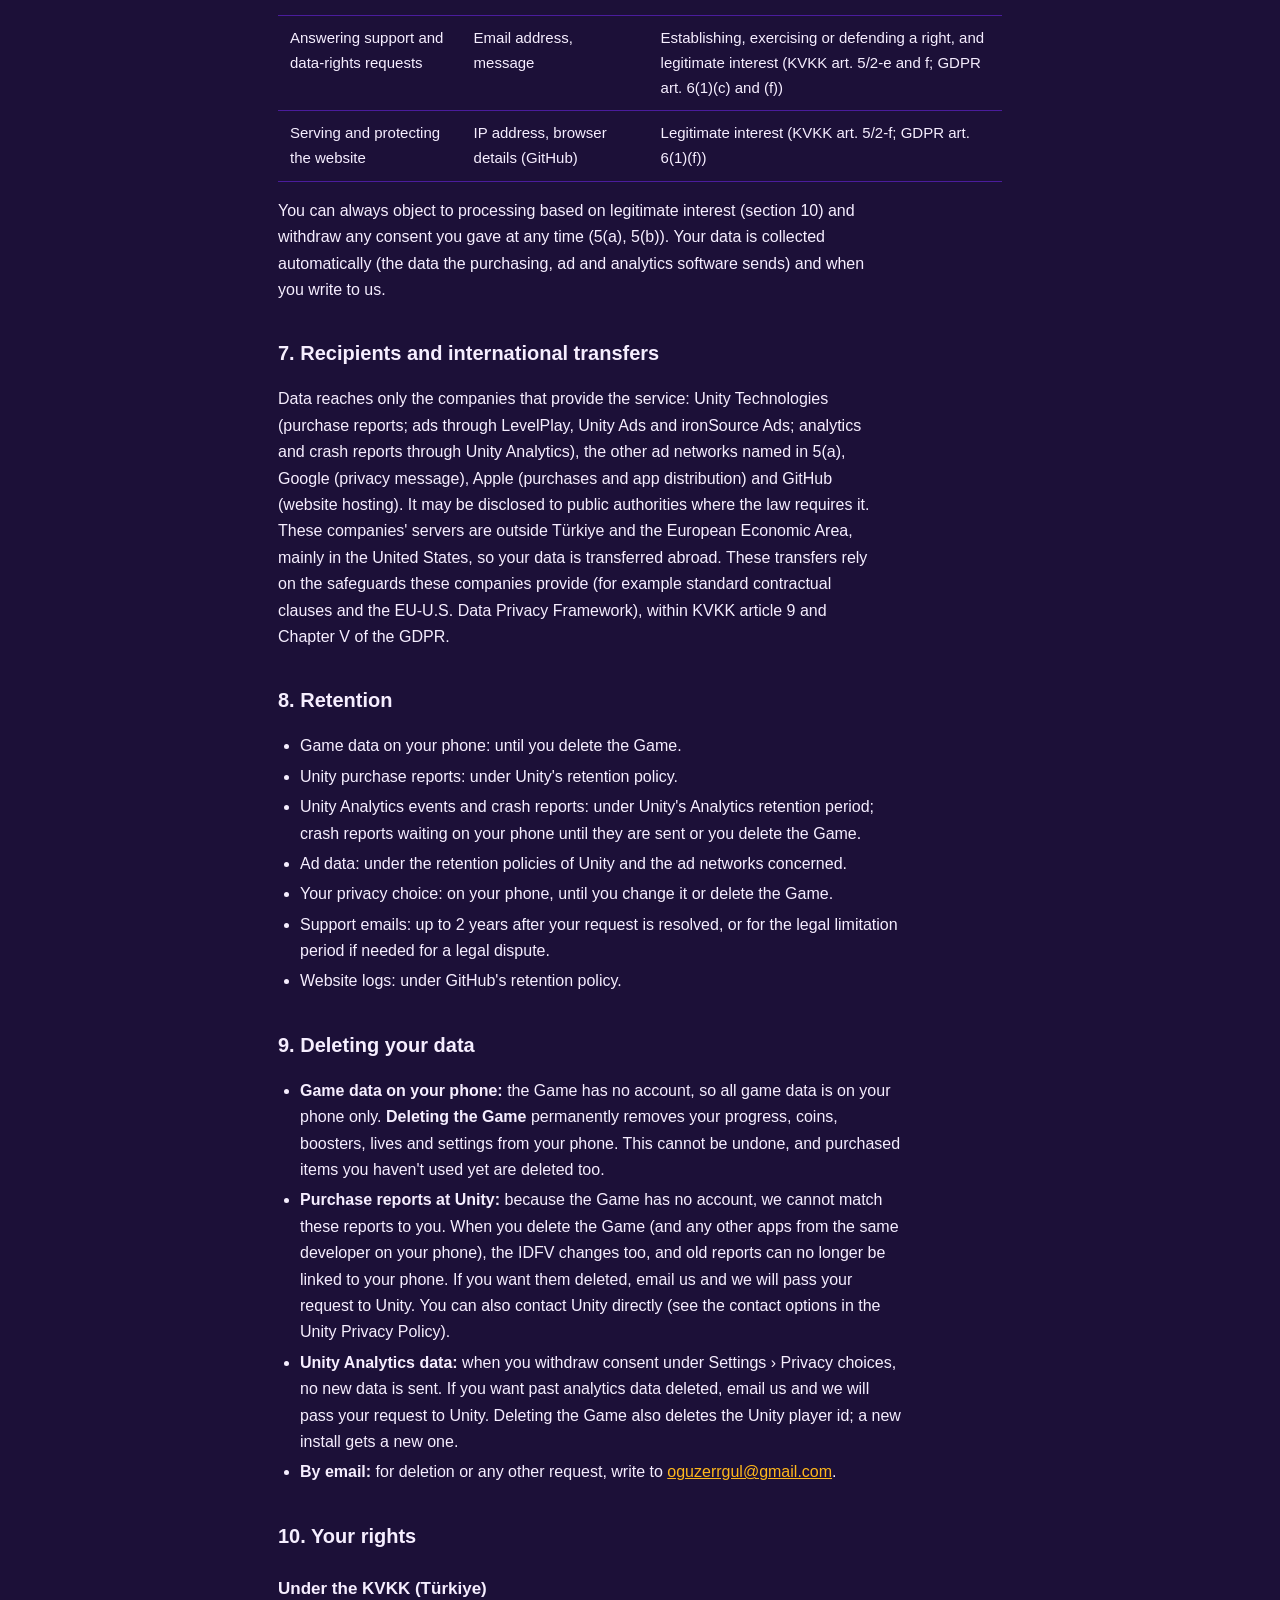
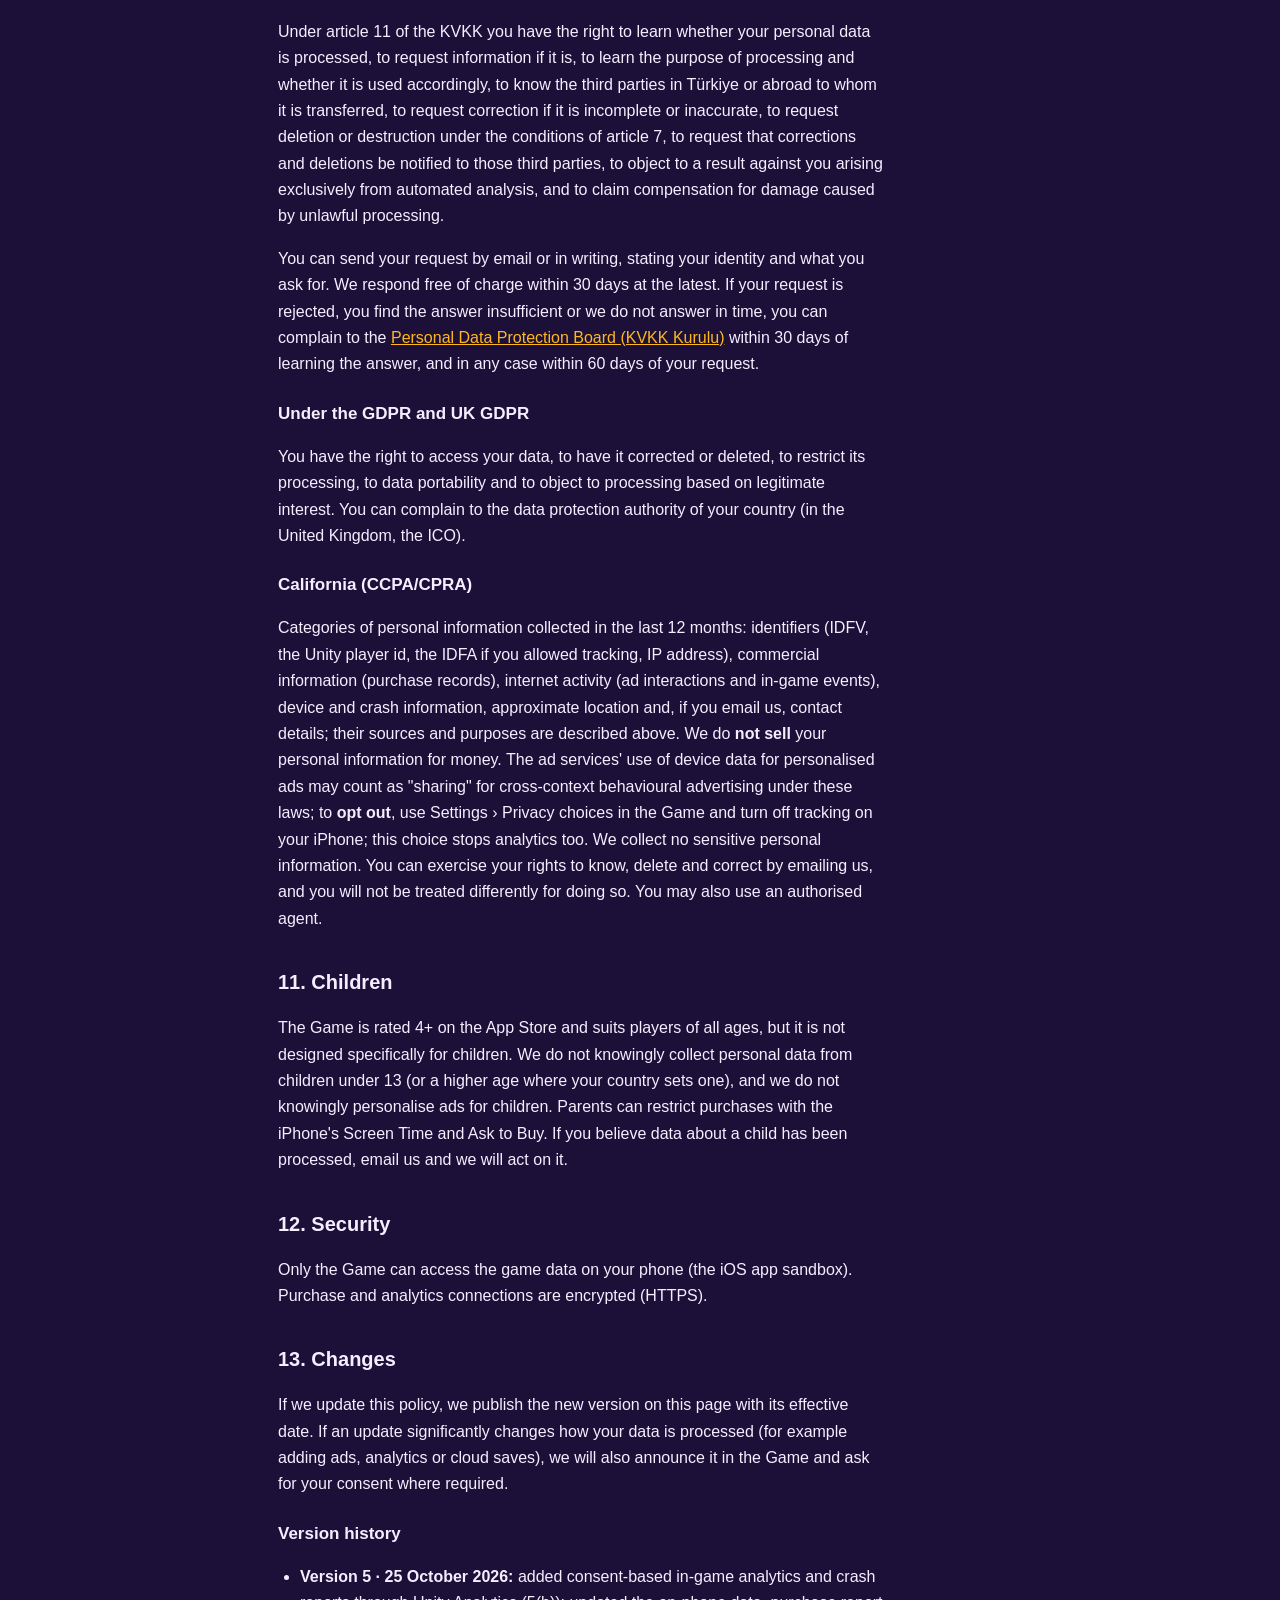
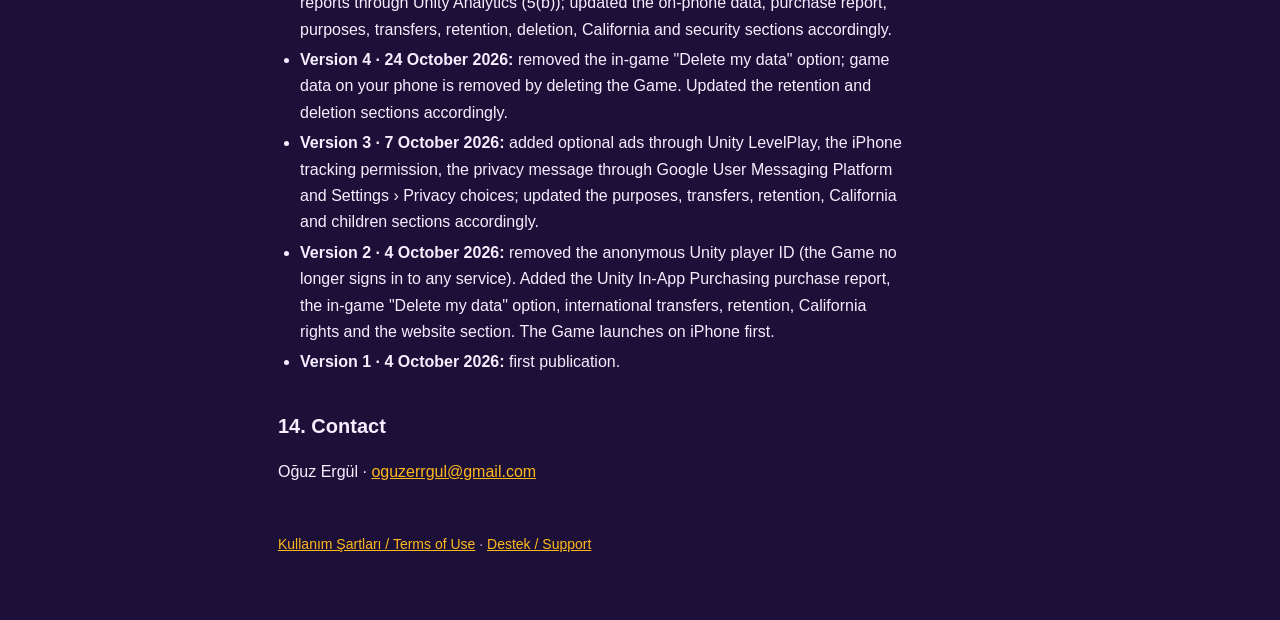
==== commit eb8fb191: "docs(privacy): version 5 adds consent-based Unity Analytics The game now sends five in-game events (" ====
--- a/privacy.html
+++ b/privacy.html
@@ -23,7 +23,7 @@
   <!-- ============================================================ TÜRKÇE -->
   <main data-lang="tr">
     <h1>Gizlilik Politikası ve KVKK Aydınlatma Metni</h1>
-    <p class="updated">Yürürlük tarihi: 24 Ekim 2026 · Sürüm 4</p>
+    <p class="updated">Yürürlük tarihi: 25 Ekim 2026 · Sürüm 5</p>
 
     <p>Bu metin, <strong>Tailor Sort: Shirt Puzzle</strong> ("Oyun") iPhone oyununu oynarken hangi kişisel verilerin, neden ve
       nasıl işlendiğini ve haklarınızı açıklar. 6698 sayılı Kişisel Verilerin Korunması Kanunu ("KVKK") 10. maddesi uyarınca
@@ -37,7 +37,10 @@
         için reklam izlemek): reklamları gösteren hizmetler cihaz bilgilerinizi işler; reklam kimliğinizi (IDFA) yalnızca
         iPhone'un "İzleme" sorusuna izin verirseniz, kişiselleştirilmiş reklamı da yalnızca yasanın izin istediği yerlerde (ör.
         AB, Birleşik Krallık) izin verirseniz kullanırlar (aşağıda 5. bölüm). Bir <strong>satın alım yaptığınızda</strong>
-        satın alma altyapısı (Unity In-App Purchasing) Unity'ye bir satın alım raporu gönderir (3. bölüm).</p>
+        satın alma altyapısı (Unity In-App Purchasing) Unity'ye bir satın alım raporu gönderir (3. bölüm). Oyunu
+        iyileştirmek ve hataları düzeltmek için, gizlilik sorularını yanıtladıktan sonra ve yasanın izin istediği yerlerde
+        yalnızca izninizle, oyun içi kullanım olayları ile çökme raporları <strong>Unity Analytics</strong>'e
+        gönderilir (5/b).</p>
     </div>
 
     <h2>1. Veri sorumlusu</h2>
@@ -48,7 +51,8 @@
     <h2>2. Telefonunuzda kalan oyun verileri</h2>
     <p>Açtığınız seviyeler, coin ve booster miktarlarınız, canlarınız, dil, ses, müzik ve titreşim ayarlarınız, gördüğünüz
       eğitim adımları ve satın alımlarınızın teslim edildiğini gösteren kayıtlar telefonunuzun kendi depolama alanında tutulur.
-      Bunlar bize ya da başkasına gönderilmez; bu nedenle KVKK ve GDPR anlamında biz bu verilere erişmeyiz. Bulut kaydı
+      Bu kayıtların kendisi bize ya da başkasına gönderilmez. 5/b'de anlatılan analitik açıksa Oyun yalnızca bazı anları
+      (ör. hangi seviyeye başladığınız, kazandığınız ya da kaybettiğiniz) olay olarak Unity Analytics'e bildirir. Bulut kaydı
       yoktur: oyunu silerseniz ya da telefon değiştirirseniz bu veriler geri getirilemez.</p>
 
     <h2>3. Satın alımlar</h2>
@@ -63,8 +67,9 @@
       alımı başlattığınızda, ödeme tamamlandığında, başarısız olduğunda ya da teslim edildiğinde Unity'nin sunucularına bir
       rapor gönderir. Raporda şunlar bulunur: ürün kimliği, fiyat ve para birimi, mağaza işlem numaraları ve Apple'ın imzalı
       işlem kaydı; Apple'ın bu uygulama geliştiricisine özel cihaz tanımlayıcısı (IDFV); cihaz modeli, iOS sürümü, dil ve
-      bölge ayarları, toplam depolama boyutu ve cihazın açılış zamanı; uygulamanın sürümü. Reklam kimliği (IDFA) okunmaz ve
-      gönderilmez. Satın alım yapmazsanız rapor da gönderilmez.</p>
+      bölge ayarları, toplam depolama boyutu ve cihazın açılış zamanı; uygulamanın sürümü; 5/b'deki analitik açıksa Unity'nin
+      bu kurulum için oluşturduğu oyuncu kimliği. Reklam kimliği (IDFA) okunmaz ve gönderilmez. Satın alım yapmazsanız rapor
+      da gönderilmez.</p>
     <p>Amaç: satın alımların ve gelirin raporlanması (analitik). Bu raporlar reklam ya da sizi takip etmek için kullanılmaz.
       Unity bu verileri kendi koşulları çerçevesinde işler:
       <a href="https://unity.com/legal/privacy-policy" rel="noopener">Unity Gizlilik Politikası</a>.</p>
@@ -76,7 +81,7 @@
       Gizlilik Bildirimi</a>). Site çerez kullanmaz ve başka hiçbir yerden içerik yüklemez. Bize e-posta gönderirseniz,
       e-posta adresinizi ve mesajınızı yalnızca size yanıt vermek ve talebinizi yerine getirmek için kullanırız.</p>
 
-    <h2>5. Reklamlar ve yapmadıklarımız</h2>
+    <h2>5. Reklamlar, analitik ve yapmadıklarımız</h2>
     <h3>a) Reklamlar</h3>
     <p>Oyundaki reklamlar, Unity Technologies'in (ironSource dahil) <strong>Unity LevelPlay</strong> reklam yönetim
       altyapısıyla gösterilir. LevelPlay her reklam için anlaşmalı reklam ağlarından (şu an Unity Ads ve ironSource Ads; liste
@@ -100,17 +105,37 @@
       <a href="https://unity.com/legal/game-player-and-app-user-privacy-policy" rel="noopener">Unity Oyuncu Gizlilik
       Politikası</a> (LevelPlay, Unity Ads ve ironSource Ads).</p>
 
-    <h3>b) Yapmadıklarımız</h3>
+    <h3>b) Analitik ve çökme raporları (Unity Analytics)</h3>
+    <p>Oyunun nasıl oynandığını anlamak, zorluğu ayarlamak ve çökmeleri düzeltmek için Unity Technologies'in
+      <strong>Unity Analytics</strong> hizmeti kullanılır. Gönderilenler: Unity'nin bu kurulum için oluşturduğu rastgele oyuncu
+      kimliği, Apple'ın bu geliştiriciye özel cihaz tanımlayıcısı (IDFV) ve oturum kimliği; beş oyun içi olay (bir seviyeye
+      başlama, seviyeyi kazanma ve kaybetme — yalnızca seviye numarasıyla; tamamlanan bir satın alımın ürün kimliği; ödülü
+      kazanılan bir reklam izlemesi); oturumun başlangıcı,
+      süresi ve bitişi; cihaz modeli, iOS sürümü, işlemci, grafik işlemcisi, bellek, ekran, dil, saat dilimi ve ses düzeyi;
+      uygulamanın sürümü; IP adresi ve Unity'nin ondan çıkardığı ülke. Oyun çökerse iPhone'unuz çökme raporunu telefonda
+      saklar; bir sonraki açılışta (izniniz varsa) çökmenin zamanı ve çöken iş parçacığının teknik ayrıntıları gönderilir ve
+      rapor telefondan silinir. Reklam kimliği (IDFA)
+      okunmaz; bu veriler reklam için ya da sizi başka şirketlerin verileriyle birleştirip takip etmek için kullanılmaz.</p>
+    <p><strong>Ne zaman:</strong> Analitik, ilk açılıştaki gizlilik mesajı (gerekiyorsa) ve iPhone'un İzleme sorusu
+      yanıtlanmadan başlamaz. Avrupa Ekonomik Alanı, Birleşik Krallık ve İsviçre'de yalnızca gizlilik mesajında izin
+      verirseniz (cihazda bilgi saklama ve içerik performansını ölçme amaçları) çalışır; ABD eyalet yasaları kapsamında
+      "satış ya da paylaşmadan vazgeçme"yi seçtiyseniz çalışmaz. İzninizi Ayarlar › <strong>Gizlilik seçenekleri</strong>'nden
+      geri aldığınızda gönderim hemen durur. Diğer ülkelerde analitik, Oyunu iyileştirme meşru menfaatimize dayanır; buna
+      e-postayla itiraz edebilirsiniz (10. bölüm). Unity bu verileri bizim adımıza ve kendi koşulları çerçevesinde işler:
+      <a href="https://unity.com/legal/privacy-policy" rel="noopener">Unity Gizlilik Politikası</a>.</p>
+
+    <h3>c) Yapmadıklarımız</h3>
     <ul>
       <li>Hesap ya da giriş yoktur; Oyun Unity Authentication ya da başka bir oturum açma hizmeti kullanmaz.</li>
-      <li>Reklam altyapısı dışında analitik, çökme raporlama ya da pazarlama aracı (SDK) yoktur.</li>
-      <li>Unity'nin motor tanılama verisi (Engine Diagnostics) kapalıdır.</li>
+      <li>Reklam altyapısı ve Unity Analytics dışında analitik, çökme raporlama ya da pazarlama aracı (SDK) yoktur.</li>
+      <li>Unity'nin izin sorulmadan açılışta veri gönderen motor tanılama verisi (Engine Diagnostics) ve Cloud Diagnostics
+        kapalıdır.</li>
       <li>Kişisel verilerinizi para karşılığında satmayız ve kiralamayız; kişiselleştirilmiş reklam için veri, yalnızca
         yukarıdaki izinlerle reklam hizmetlerine ulaşır.</li>
       <li>Hakkınızda hukuki ya da benzer önemli sonuç doğuran otomatik karar verilmez; reklam kişiselleştirmesi dışında
         profilleme yapılmaz.</li>
     </ul>
-    <p>Çökme raporları: iPhone'unuzda "Geliştiricilerle paylaş" seçeneğini açtıysanız Apple, çökme ve enerji raporlarını
+    <p>Apple'ın çökme raporları: iPhone'unuzda "Geliştiricilerle paylaş" seçeneğini açtıysanız Apple, çökme ve enerji raporlarını
       anonim olarak bize iletir. Bu, Apple'ın topladığı bir veridir ve sizin seçiminize bağlıdır (Ayarlar › Gizlilik ve
       Güvenlik › Analiz ve İyileştirmeler).</p>
 
@@ -122,18 +147,20 @@
         <tr><td>Satın alımların ve gelirin raporlanması</td><td>3/b'deki satın alım raporu</td><td>Meşru menfaat: satış altyapısının işletilmesi ve gelirin izlenmesi (KVKK m. 5/2-f; GDPR m. 6/1-f)</td></tr>
         <tr><td>Reklam göstermek, ölçmek ve sahtekârlığı önlemek (kişiselleştirilmemiş)</td><td>5/a'daki cihaz ve reklam verileri (IDFA hariç)</td><td>Meşru menfaat: Oyunu ücretsiz sunmak (KVKK m. 5/2-f; GDPR m. 6/1-f); cihazda bilgi saklama ve okuma gerektiğinde AB'de izniniz</td></tr>
         <tr><td>Kişiselleştirilmiş reklam ve reklam kimliğinin (IDFA) kullanımı</td><td>5/a'daki veriler ve IDFA</td><td>Açık rızanız (iPhone İzleme izni ve gerekli bölgelerde gizlilik mesajı; KVKK m. 5/1; GDPR m. 6/1-a)</td></tr>
+        <tr><td>Oyunun nasıl oynandığını ölçmek, çökmeleri düzeltmek (analitik)</td><td>5/b'deki olaylar, cihaz bilgileri ve çökme raporları</td><td>Gerekli bölgelerde (AEA, Birleşik Krallık, İsviçre) gizlilik mesajındaki izniniz (GDPR m. 6/1-a); diğer yerlerde meşru menfaat: Oyunu çalışır tutmak ve iyileştirmek (KVKK m. 5/2-f; GDPR m. 6/1-f)</td></tr>
         <tr><td>Gizlilik seçiminizi kaydetmek ve iletmek</td><td>İzin yanıtınız (telefonunuzda), IP adresi ve cihaz bilgisi (Google)</td><td>Hukuki yükümlülük (GDPR m. 6/1-c; KVKK m. 5/2-ç)</td></tr>
         <tr><td>Destek ve haklarınıza ilişkin talepleri yanıtlamak</td><td>E-posta adresi, mesaj</td><td>Bir hakkın tesisi, kullanılması veya korunması ve meşru menfaat (KVKK m. 5/2-e ve f; GDPR m. 6/1-c ve f)</td></tr>
         <tr><td>Web sitesini sunmak ve korumak</td><td>IP adresi, tarayıcı bilgisi (GitHub)</td><td>Meşru menfaat (KVKK m. 5/2-f; GDPR m. 6/1-f)</td></tr>
       </table>
     </div>
     <p>Meşru menfaate dayanan işlemelere her zaman itiraz edebilirsiniz (10. bölüm). Verdiğiniz izinleri istediğiniz zaman geri
-      alabilirsiniz (5/a). Verileriniz, otomatik yollarla (satın alım ve reklam yazılımlarının gönderdiği veriler) ve sizin bize
+      alabilirsiniz (5/a, 5/b). Verileriniz, otomatik yollarla (satın alım, reklam ve analitik yazılımlarının gönderdiği
+      veriler) ve sizin bize
       yazmanızla toplanır.</p>
 
     <h2>7. Aktarım ve yurt dışına aktarım</h2>
     <p>Veriler yalnızca hizmeti sağlayan şirketlere ulaşır: Unity Technologies (satın alım raporları; LevelPlay, Unity Ads ve
-      ironSource Ads ile reklamlar), 5/a'da adı geçen diğer reklam ağları, Google (gizlilik mesajı), Apple (satın alımlar ve
+      ironSource Ads ile reklamlar; Unity Analytics ile analitik ve çökme raporları), 5/a'da adı geçen diğer reklam ağları, Google (gizlilik mesajı), Apple (satın alımlar ve
       uygulama dağıtımı) ve GitHub (web sitesi barındırma). Yasal bir zorunluluk olursa yetkili kamu kurumlarıyla
       paylaşılabilir. Bu şirketlerin sunucuları Türkiye ve Avrupa Ekonomik Alanı dışında, başta ABD olmak üzere başka
       ülkelerde bulunur; bu nedenle verileriniz yurt dışına aktarılır. Aktarımlar, KVKK'nın 9. maddesi ve GDPR'ın V. bölümü
@@ -144,6 +171,8 @@
     <ul>
       <li>Telefonunuzdaki oyun verileri: Oyunu silene kadar.</li>
       <li>Unity satın alım raporları: Unity'nin saklama politikasına göre.</li>
+      <li>Unity Analytics olayları ve çökme raporları: Unity'nin Analytics saklama süresine göre; telefonda bekleyen çökme
+        raporları gönderilene ya da Oyun silinene kadar.</li>
       <li>Reklam verileri: Unity'nin ve ilgili reklam ağlarının saklama politikalarına göre.</li>
       <li>Gizlilik seçiminiz: telefonunuzda, siz değiştirene ya da Oyunu silene kadar.</li>
       <li>Destek yazışmaları: talebiniz sonuçlandıktan sonra en fazla 2 yıl; hukuki bir uyuşmazlık için gerekirse yasal
@@ -161,6 +190,9 @@
         Oyunu (ve aynı geliştiricinin telefonunuzdaki diğer uygulamalarını) sildiğinizde IDFV de değişir; eski raporlar artık
         telefonunuzla ilişkilendirilemez. Silinmelerini istiyorsanız bize yazın; talebinizi Unity'ye iletiriz. Unity'ye
         doğrudan da başvurabilirsiniz (Unity Gizlilik Politikası'ndaki iletişim yolları).</li>
+      <li><strong>Unity Analytics verileri:</strong> İzninizi Ayarlar › Gizlilik seçenekleri'nden geri aldığınızda yeni veri
+        gönderilmez. Geçmiş analitik verilerinin silinmesini istiyorsanız bize yazın; talebinizi Unity'ye iletiriz. Oyunu
+        sildiğinizde Unity oyuncu kimliği de silinir ve yeniden kurulumda yeni bir kimlik oluşur.</li>
       <li><strong>E-posta ile:</strong> Silme ya da başka bir talep için
         <a href="mailto:oguzerrgul@gmail.com?subject=Tailor%20Sort%20veri%20talebi">oguzerrgul@gmail.com</a> adresine yazın.</li>
     </ul>
@@ -183,12 +215,14 @@
       meşru menfaate dayanan işlemeye itiraz etme haklarınız vardır. Bulunduğunuz ülkenin veri koruma otoritesine (Birleşik
       Krallık'ta ICO) şikâyette bulunabilirsiniz.</p>
     <h3>Kaliforniya (CCPA/CPRA)</h3>
-    <p>Son 12 ayda toplanan kişisel bilgi kategorileri: tanımlayıcılar (IDFV, izin verdiyseniz IDFA, IP adresi), ticari
-      bilgiler (satın alım kayıtları), internet etkinliği (reklam etkileşimleri), yaklaşık konum ve e-posta ile yazarsanız
+    <p>Son 12 ayda toplanan kişisel bilgi kategorileri: tanımlayıcılar (IDFV, Unity oyuncu kimliği, izin verdiyseniz IDFA, IP
+      adresi), ticari bilgiler (satın alım kayıtları), internet etkinliği (reklam etkileşimleri ve oyun içi olaylar), cihaz ve
+      çökme bilgileri, yaklaşık konum ve e-posta ile yazarsanız
       iletişim bilgileri; kaynakları ve amaçları yukarıda yazılıdır. Kişisel bilgilerinizi
       para karşılığında satmayız. Reklam hizmetlerinin kişiselleştirilmiş reklam için cihaz verilerini kullanması, bu yasalar
       anlamında "paylaşma" sayılabilir; bundan <strong>vazgeçmek</strong> için Oyunda Ayarlar › Gizlilik seçenekleri'ni
-      kullanabilir ve iPhone'da İzleme iznini kapatabilirsiniz. Hassas kişisel bilgi toplamayız. Bilgi alma, silme ve düzeltme
+      kullanabilir ve iPhone'da İzleme iznini kapatabilirsiniz; bu seçim analitiği de durdurur. Hassas kişisel bilgi
+      toplamayız. Bilgi alma, silme ve düzeltme
       isteme haklarınızı yukarıdaki e-posta ile kullanabilirsiniz; bu nedenle farklı muameleye maruz kalmazsınız. Yetkili bir
       temsilci aracılığıyla da başvurabilirsiniz.</p>
 
@@ -200,8 +234,8 @@
       yazın; gerekeni yapalım.</p>
 
     <h2>12. Güvenlik</h2>
-    <p>Telefonunuzdaki oyun verilerine yalnızca Oyun erişebilir (iOS uygulama korumalı alanı). Satın alım bağlantıları
-      şifrelidir (HTTPS).</p>
+    <p>Telefonunuzdaki oyun verilerine yalnızca Oyun erişebilir (iOS uygulama korumalı alanı). Satın alım ve analitik
+      bağlantıları şifrelidir (HTTPS).</p>
 
     <h2>13. Değişiklikler</h2>
     <p>Bu metni güncellersek yeni sürümü bu sayfada yürürlük tarihiyle yayımlarız. Verilerinizin işlenişini önemli ölçüde
@@ -210,6 +244,9 @@
 
     <h3>Sürüm geçmişi</h3>
     <ul>
+      <li><strong>Sürüm 5 · 25 Ekim 2026:</strong> Unity Analytics ile izne bağlı oyun içi analitik ve çökme raporları
+        eklendi (5/b); telefondaki veriler, satın alım raporu, amaçlar, aktarım, saklama, silme, Kaliforniya ve güvenlik
+        bölümleri buna göre güncellendi.</li>
       <li><strong>Sürüm 4 · 24 Ekim 2026:</strong> Oyun içindeki "Verilerimi sil" seçeneği kaldırıldı; telefondaki oyun
         verileri Oyun silinerek kaldırılır. Saklama ve silme bölümleri buna göre güncellendi.</li>
       <li><strong>Sürüm 3 · 7 Ekim 2026:</strong> Unity LevelPlay ile isteğe bağlı reklamlar, iPhone İzleme izni, Google User
@@ -228,7 +265,7 @@
   <!-- ============================================================ ENGLISH -->
   <main data-lang="en">
     <h1>Privacy Policy</h1>
-    <p class="updated">Effective date: 24 October 2026 · Version 4</p>
+    <p class="updated">Effective date: 25 October 2026 · Version 5</p>
 
     <p>This policy explains which personal data is processed when you play the iPhone game <strong>Tailor Sort: Shirt
       Puzzle</strong> (the "Game"), why and how, and what your rights are. It is the privacy notice under the EU and UK General
@@ -242,7 +279,9 @@
         them process information about your device; they use your advertising identifier (IDFA) only if you allow tracking
         when your iPhone asks, and personalised ads only with your consent where the law requires it (for example the EU and
         the UK) (section 5 below). <strong>When you make a purchase</strong>, the purchasing software (Unity In-App
-        Purchasing) sends a purchase report to Unity (section 3).</p>
+        Purchasing) sends a purchase report to Unity (section 3). To improve the Game and fix bugs, in-game usage events and
+        crash reports are sent to <strong>Unity Analytics</strong> once you have answered the privacy questions,
+        and only with your consent where the law requires it (5(b)).</p>
     </div>
 
     <h2>1. Controller</h2>
@@ -253,7 +292,9 @@
     <h2>2. Game data that stays on your phone</h2>
     <p>The levels you have unlocked, your coins and boosters, your lives, your language, sound, music and haptics settings,
       the tutorial steps you have seen and the records showing that your purchases were delivered are kept in your phone's
-      own storage. They are not sent to us or anyone else, so we have no access to them. There is no cloud save: if you
+      own storage. These records themselves are not sent to us or anyone else. If analytics (5(b)) is on, the Game only
+      reports certain moments as events to Unity Analytics (for example which level you started, won or lost). There is no
+      cloud save: if you
       delete the Game or change phones, this data cannot be restored.</p>
 
     <h2>3. Purchases</h2>
@@ -268,8 +309,8 @@
       is paid, fails or is delivered, this software sends a report to Unity's servers. The report contains: the product id,
       price and currency, the store transaction numbers and Apple's signed transaction record; Apple's device identifier for
       this developer (IDFV); the device model, iOS version, language and region settings, total storage size and the
-      device's boot time; and the app version. The advertising identifier (IDFA) is not read or sent. If you make no
-      purchase, no report is sent.</p>
+      device's boot time; the app version; and, if analytics (5(b)) is on, the player id Unity creates for this
+      installation. The advertising identifier (IDFA) is not read or sent. If you make no purchase, no report is sent.</p>
     <p>Purpose: reporting purchases and revenue (analytics). These reports are not used for advertising or to track you. Unity
       processes this data under its own terms:
       <a href="https://unity.com/legal/privacy-policy" rel="noopener">Unity Privacy Policy</a>.</p>
@@ -281,7 +322,7 @@
       Privacy Statement</a>). The site uses no cookies and loads nothing from anywhere else. If you email us, we use your
       address and message only to reply and to handle your request.</p>
 
-    <h2>5. Ads, and what we don't do</h2>
+    <h2>5. Ads, analytics, and what we don't do</h2>
     <h3>a) Ads</h3>
     <p>Ads in the Game are served through <strong>Unity LevelPlay</strong>, the ad mediation platform of Unity Technologies
       (including ironSource). For each ad, LevelPlay collects bids from partner ad networks (currently Unity Ads and ironSource
@@ -305,17 +346,37 @@
       <a href="https://unity.com/legal/game-player-and-app-user-privacy-policy" rel="noopener">Unity Game Player and App
       User Privacy Policy</a> (LevelPlay, Unity Ads and ironSource Ads).</p>
 
-    <h3>b) What we don't do</h3>
+    <h3>b) Analytics and crash reports (Unity Analytics)</h3>
+    <p>To understand how the Game is played, tune its difficulty and fix crashes, the Game uses <strong>Unity
+      Analytics</strong> by Unity Technologies. It sends: a random player id Unity creates for this installation, Apple's
+      device identifier for this developer (IDFV) and a session id; five in-game events (starting, winning and losing a
+      level — with the level number only; the product id of a completed purchase; a rewarded ad watched to its reward);
+      when a session starts, how long it lasts and when it ends;
+      the device model, iOS version, processor, graphics chip, memory, screen, language, time zone and volume level; the app
+      version; and your IP address and the country Unity derives from it. If the Game crashes, your iPhone keeps the crash
+      report on the phone; at the next launch (with your consent) the time of the crash and technical details of the thread
+      that crashed are sent and the report is deleted from the phone. The advertising identifier (IDFA) is not read, and this data is not used for ads or to
+      track you by combining it with other companies' data.</p>
+    <p><strong>When:</strong> analytics does not start until the privacy message (where required) and the iPhone tracking
+      question on first launch have been answered. In the European Economic Area, the United Kingdom and Switzerland it runs
+      only if you consent in the privacy message (to storing information on the device and measuring content performance);
+      if you opted out of "sale or sharing" under US state laws, it does not run. When you withdraw consent under Settings ›
+      <strong>Privacy choices</strong>, sending stops at once. Elsewhere, analytics relies on our legitimate interest in
+      improving the Game; you can object by email (section 10). Unity processes this data on our behalf and under its own
+      terms: <a href="https://unity.com/legal/privacy-policy" rel="noopener">Unity Privacy Policy</a>.</p>
+
+    <h3>c) What we don't do</h3>
     <ul>
       <li>There is no account or login; the Game does not use Unity Authentication or any other sign-in service.</li>
-      <li>Apart from the ad services, there are no analytics, crash reporting or marketing tools (SDKs).</li>
-      <li>Unity's engine diagnostics (Engine Diagnostics) are switched off.</li>
+      <li>Apart from the ad services and Unity Analytics, there are no analytics, crash reporting or marketing tools (SDKs).</li>
+      <li>Unity's engine diagnostics (Engine Diagnostics) and Cloud Diagnostics, which would send data at launch without
+        asking, are switched off.</li>
       <li>We do not sell or rent your personal data for money; data for personalised ads reaches the ad services only with
         the permissions described above.</li>
       <li>No automated decisions with legal or similarly significant effects are made about you; there is no profiling other
         than ad personalisation.</li>
     </ul>
-    <p>Crash reports: if you turned on "Share with App Developers" on your iPhone, Apple passes crash and energy reports to us
+    <p>Apple's crash reports: if you turned on "Share with App Developers" on your iPhone, Apple passes crash and energy reports to us
       anonymously. This is data Apple collects, and it is your choice (Settings › Privacy &amp; Security › Analytics &amp;
       Improvements).</p>
 
@@ -327,18 +388,19 @@
         <tr><td>Reporting purchases and revenue</td><td>The purchase report in 3(b)</td><td>Legitimate interest: running the sales system and monitoring revenue (KVKK art. 5/2-f; GDPR art. 6(1)(f))</td></tr>
         <tr><td>Showing and measuring ads and preventing fraud (non-personalised)</td><td>The device and ad data in 5(a) (not the IDFA)</td><td>Legitimate interest: offering the Game for free (KVKK art. 5/2-f; GDPR art. 6(1)(f)); your consent in the EU where storing or reading information on the device requires it</td></tr>
         <tr><td>Personalised ads and use of the advertising identifier (IDFA)</td><td>The data in 5(a) and the IDFA</td><td>Your explicit consent (iPhone tracking permission and, where required, the privacy message; KVKK art. 5/1; GDPR art. 6(1)(a))</td></tr>
+        <tr><td>Measuring how the Game is played and fixing crashes (analytics)</td><td>The events, device information and crash reports in 5(b)</td><td>Where required (EEA, UK, Switzerland), your consent in the privacy message (GDPR art. 6(1)(a)); elsewhere legitimate interest: keeping the Game working and improving it (KVKK art. 5/2-f; GDPR art. 6(1)(f))</td></tr>
         <tr><td>Recording and passing on your privacy choice</td><td>Your consent answer (on your phone), IP address and device information (Google)</td><td>Legal obligation (GDPR art. 6(1)(c); KVKK art. 5/2-ç)</td></tr>
         <tr><td>Answering support and data-rights requests</td><td>Email address, message</td><td>Establishing, exercising or defending a right, and legitimate interest (KVKK art. 5/2-e and f; GDPR art. 6(1)(c) and (f))</td></tr>
         <tr><td>Serving and protecting the website</td><td>IP address, browser details (GitHub)</td><td>Legitimate interest (KVKK art. 5/2-f; GDPR art. 6(1)(f))</td></tr>
       </table>
     </div>
     <p>You can always object to processing based on legitimate interest (section 10) and withdraw any consent you gave at any
-      time (5(a)). Your data is collected automatically (the data the purchasing and ad software sends) and when you write to
-      us.</p>
+      time (5(a), 5(b)). Your data is collected automatically (the data the purchasing, ad and analytics software sends) and
+      when you write to us.</p>
 
     <h2>7. Recipients and international transfers</h2>
     <p>Data reaches only the companies that provide the service: Unity Technologies (purchase reports; ads through LevelPlay,
-      Unity Ads and ironSource Ads), the other ad networks named in 5(a), Google (privacy message), Apple (purchases and app
+      Unity Ads and ironSource Ads; analytics and crash reports through Unity Analytics), the other ad networks named in 5(a), Google (privacy message), Apple (purchases and app
       distribution) and GitHub (website hosting). It may be disclosed to public authorities where the law requires it.
       These companies' servers are outside Türkiye and the European Economic Area, mainly in the United States, so your data
       is transferred abroad. These transfers rely on the safeguards these companies provide (for example standard
@@ -348,6 +410,8 @@
     <ul>
       <li>Game data on your phone: until you delete the Game.</li>
       <li>Unity purchase reports: under Unity's retention policy.</li>
+      <li>Unity Analytics events and crash reports: under Unity's Analytics retention period; crash reports waiting on your
+        phone until they are sent or you delete the Game.</li>
       <li>Ad data: under the retention policies of Unity and the ad networks concerned.</li>
       <li>Your privacy choice: on your phone, until you change it or delete the Game.</li>
       <li>Support emails: up to 2 years after your request is resolved, or for the legal limitation period if needed for a
@@ -364,6 +428,9 @@
         When you delete the Game (and any other apps from the same developer on your phone), the IDFV changes too, and old
         reports can no longer be linked to your phone. If you want them deleted, email us and we will pass your request to
         Unity. You can also contact Unity directly (see the contact options in the Unity Privacy Policy).</li>
+      <li><strong>Unity Analytics data:</strong> when you withdraw consent under Settings › Privacy choices, no new data is
+        sent. If you want past analytics data deleted, email us and we will pass your request to Unity. Deleting the Game
+        also deletes the Unity player id; a new install gets a new one.</li>
       <li><strong>By email:</strong> for deletion or any other request, write to
         <a href="mailto:oguzerrgul@gmail.com?subject=Tailor%20Sort%20data%20request">oguzerrgul@gmail.com</a>.</li>
     </ul>
@@ -385,12 +452,13 @@
       portability and to object to processing based on legitimate interest. You can complain to the data protection authority
       of your country (in the United Kingdom, the ICO).</p>
     <h3>California (CCPA/CPRA)</h3>
-    <p>Categories of personal information collected in the last 12 months: identifiers (IDFV, the IDFA if you allowed
-      tracking, IP address), commercial information (purchase records), internet activity (ad interactions), approximate
-      location and, if you email us, contact details; their sources and purposes are described above. We do <strong>not
+    <p>Categories of personal information collected in the last 12 months: identifiers (IDFV, the Unity player id, the IDFA
+      if you allowed tracking, IP address), commercial information (purchase records), internet activity (ad interactions
+      and in-game events), device and crash information, approximate location and, if you email us, contact details; their sources and purposes are described above. We do <strong>not
       sell</strong> your personal information for money. The ad services' use of device data for personalised ads may count as
       "sharing" for cross-context behavioural advertising under these laws; to <strong>opt out</strong>, use Settings ›
-      Privacy choices in the Game and turn off tracking on your iPhone. We collect no sensitive personal information. You can
+      Privacy choices in the Game and turn off tracking on your iPhone; this choice stops analytics too. We collect no
+      sensitive personal information. You can
       exercise your rights to know, delete and correct by emailing us, and you will not be treated differently for doing so.
       You may also use an authorised agent.</p>
 
@@ -401,8 +469,8 @@
       Buy. If you believe data about a child has been processed, email us and we will act on it.</p>
 
     <h2>12. Security</h2>
-    <p>Only the Game can access the game data on your phone (the iOS app sandbox). Purchase connections are encrypted
-      (HTTPS).</p>
+    <p>Only the Game can access the game data on your phone (the iOS app sandbox). Purchase and analytics connections are
+      encrypted (HTTPS).</p>
 
     <h2>13. Changes</h2>
     <p>If we update this policy, we publish the new version on this page with its effective date. If an update significantly
@@ -411,6 +479,9 @@
 
     <h3>Version history</h3>
     <ul>
+      <li><strong>Version 5 · 25 October 2026:</strong> added consent-based in-game analytics and crash reports through
+        Unity Analytics (5(b)); updated the on-phone data, purchase report, purposes, transfers, retention, deletion,
+        California and security sections accordingly.</li>
       <li><strong>Version 4 · 24 October 2026:</strong> removed the in-game "Delete my data" option; game data on your
         phone is removed by deleting the Game. Updated the retention and deletion sections accordingly.</li>
       <li><strong>Version 3 · 7 October 2026:</strong> added optional ads through Unity LevelPlay, the iPhone tracking
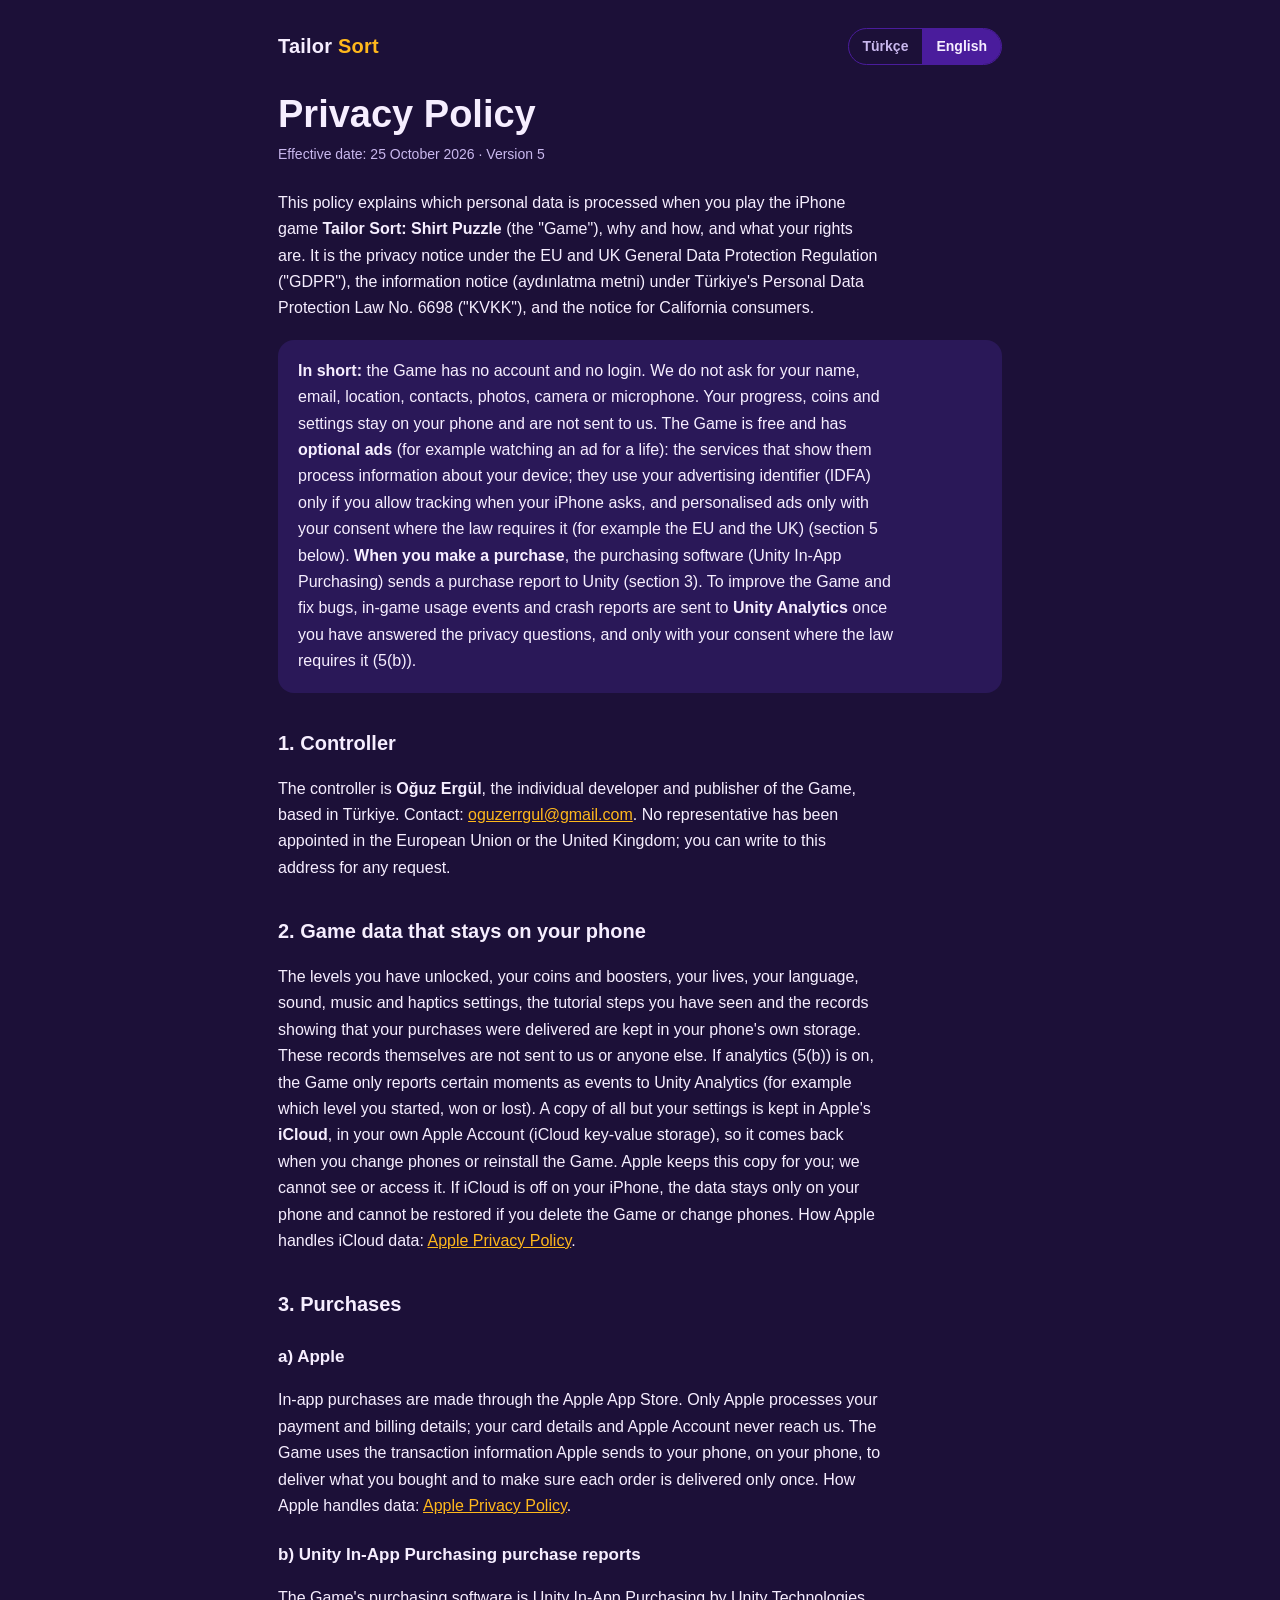
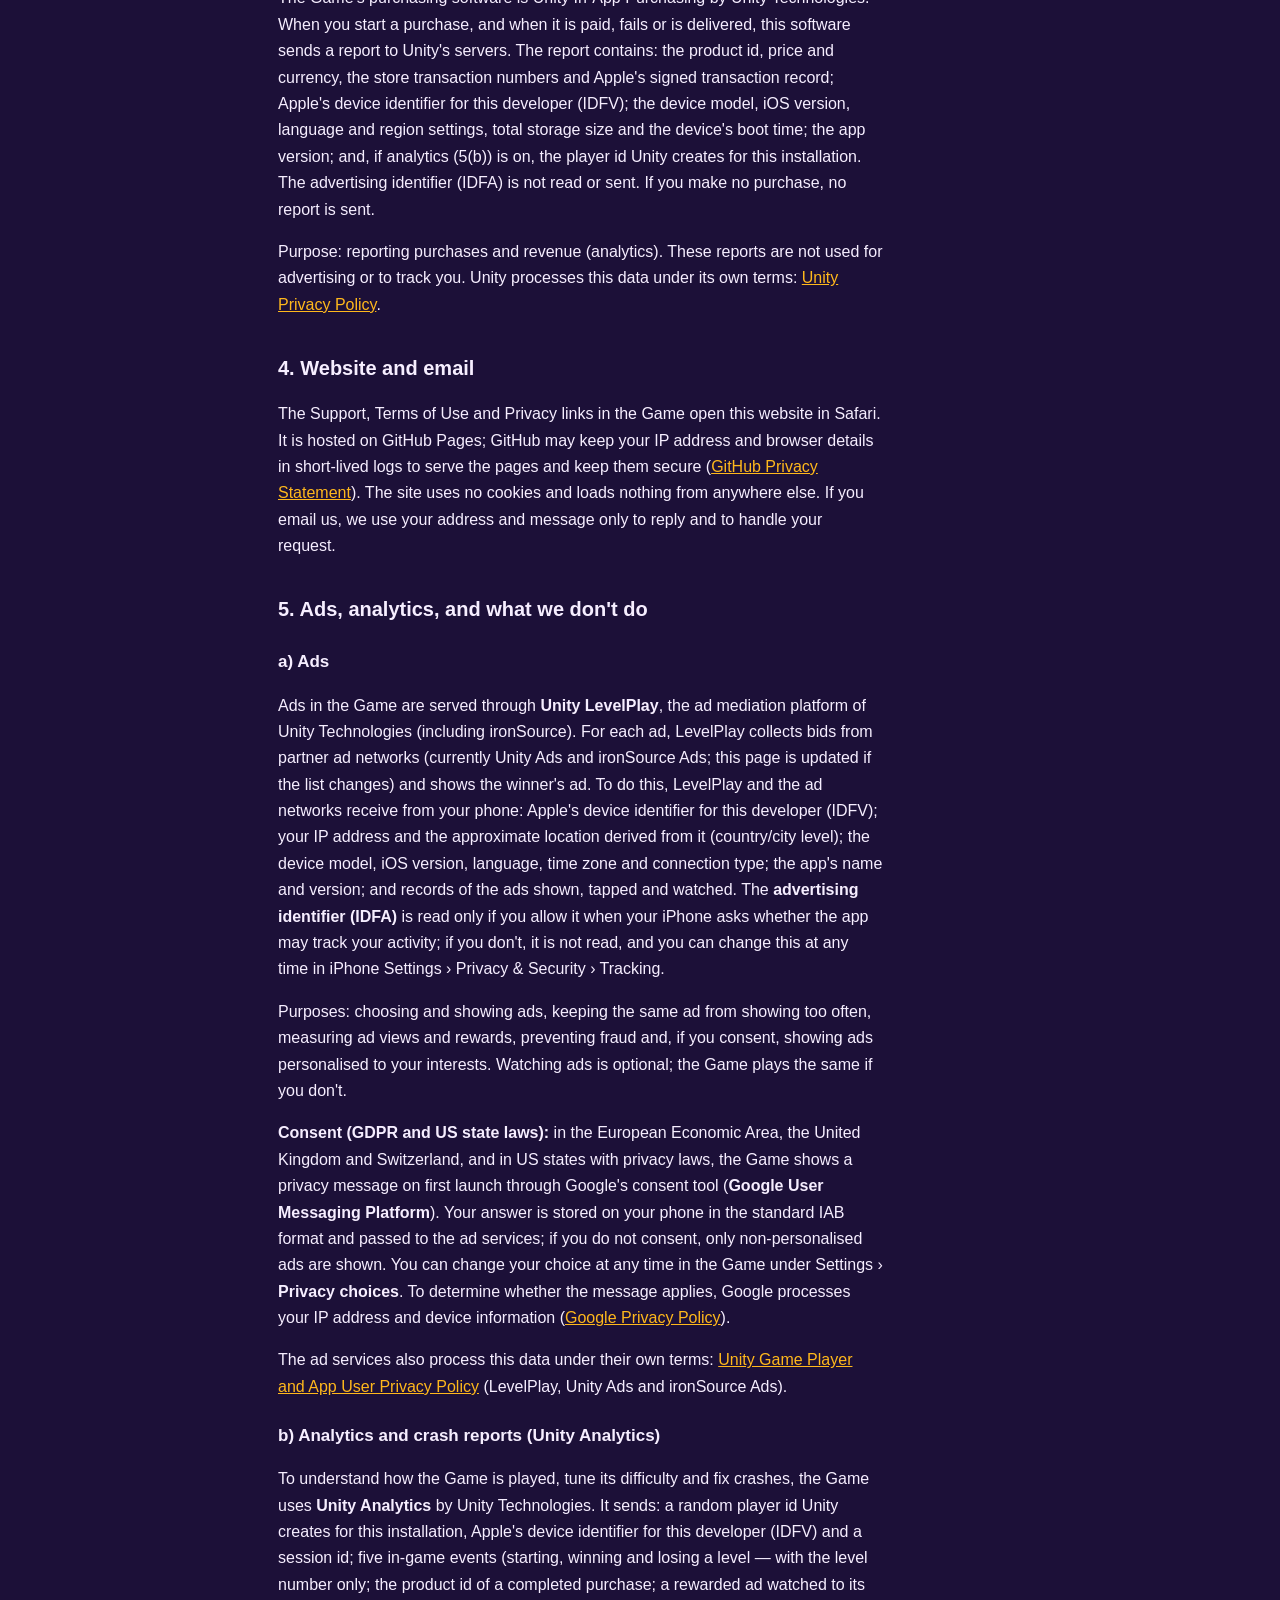
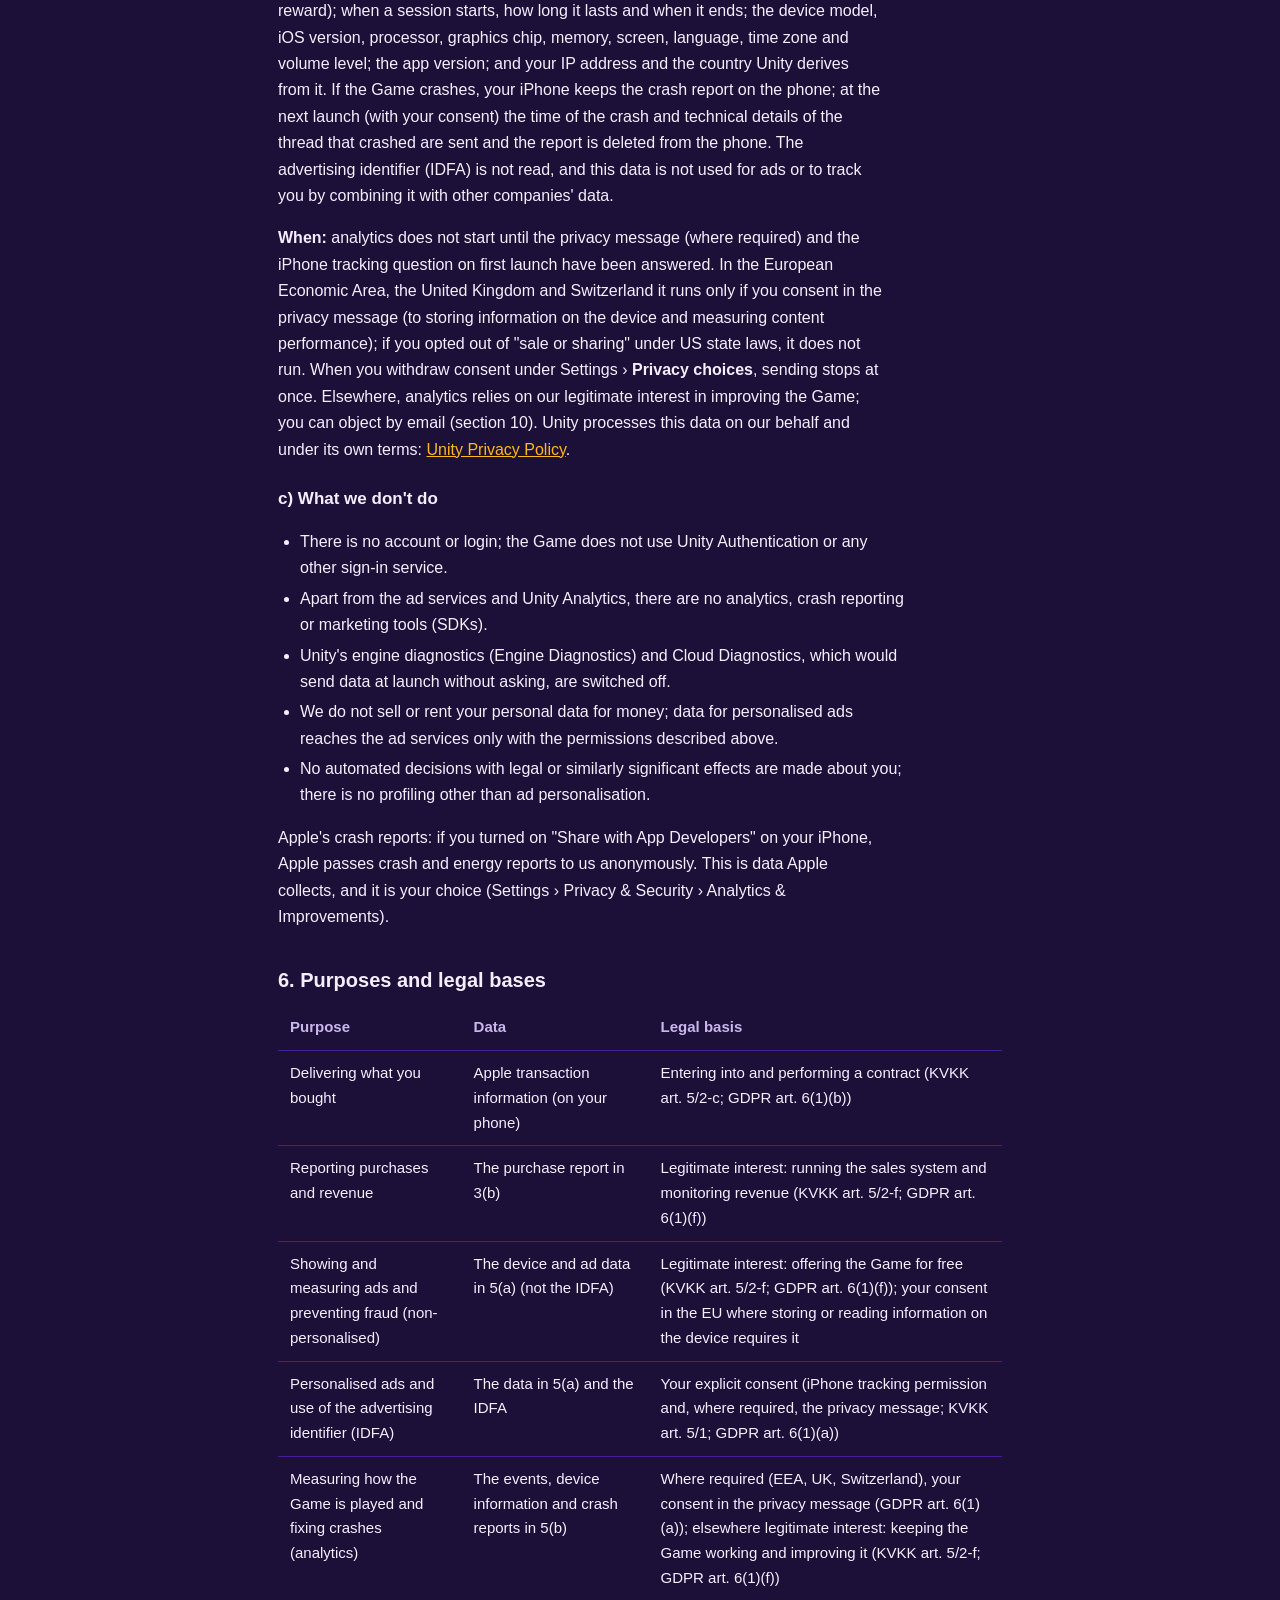
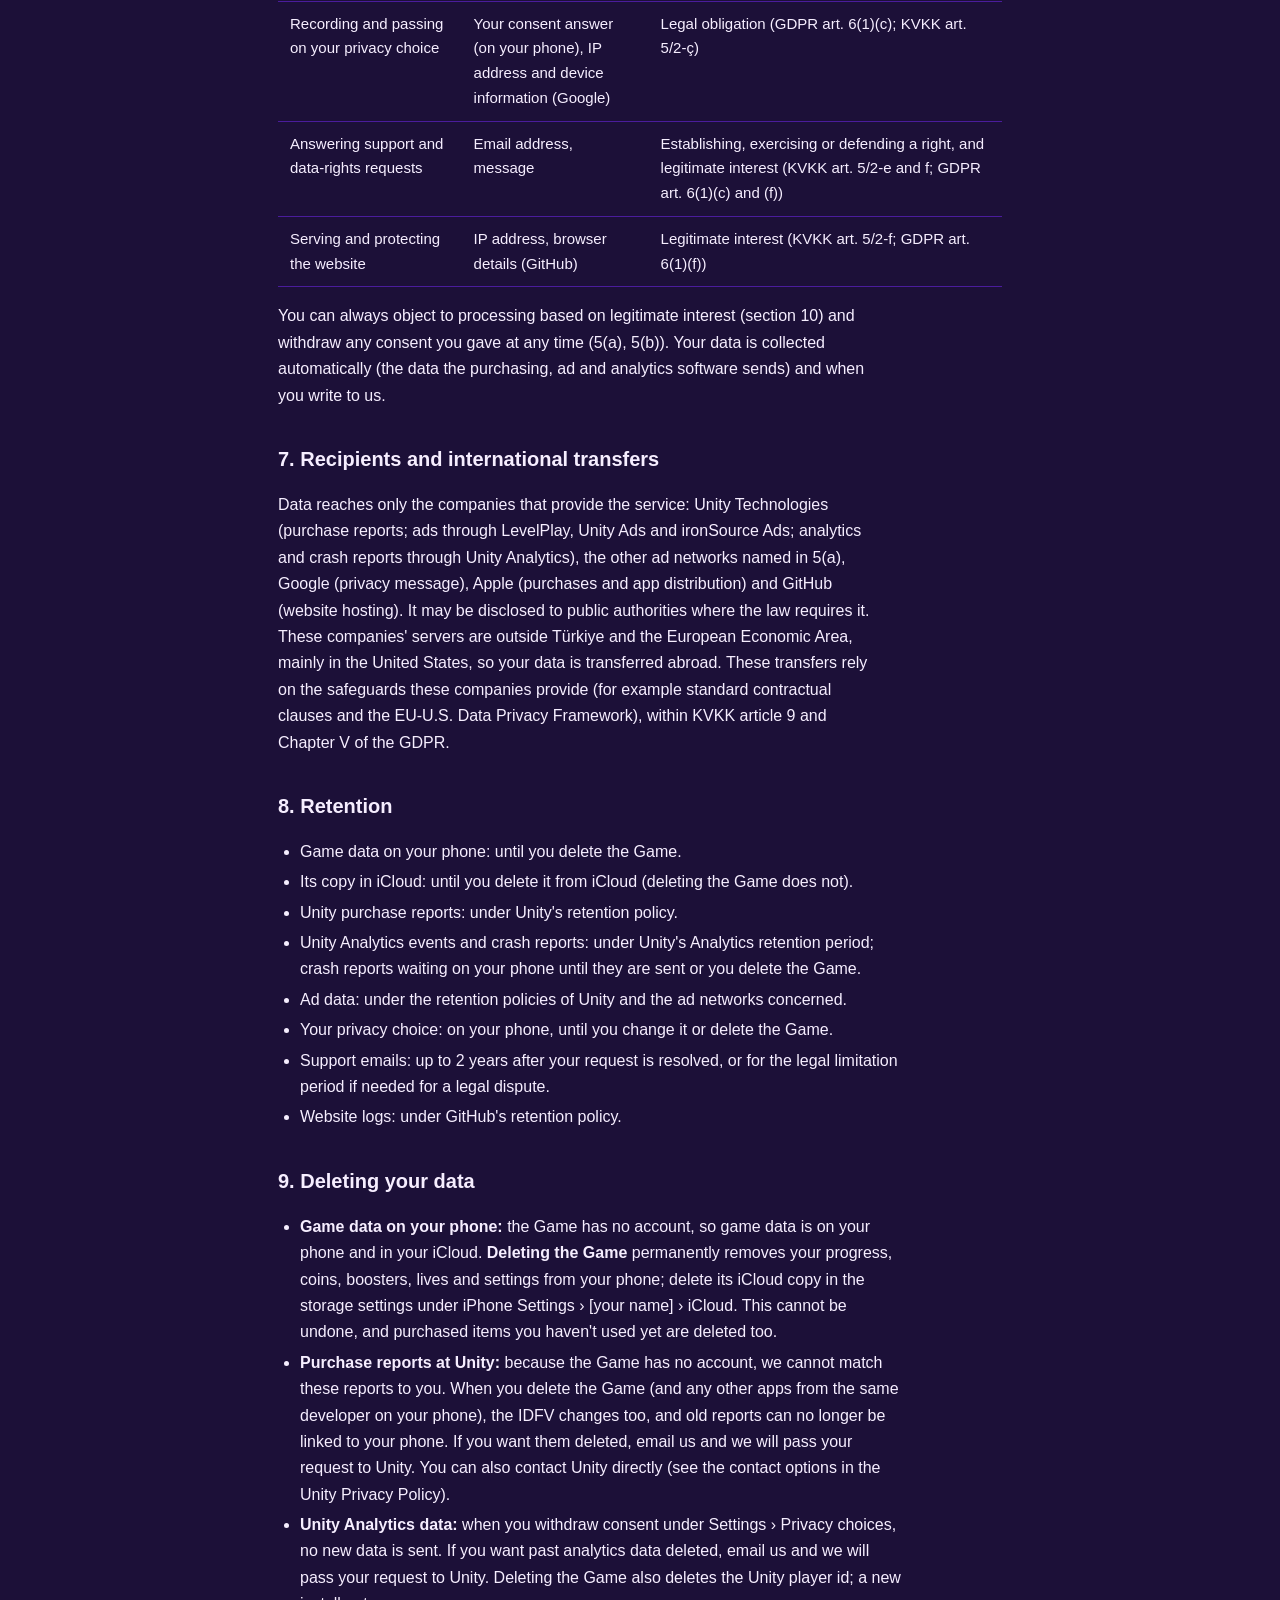
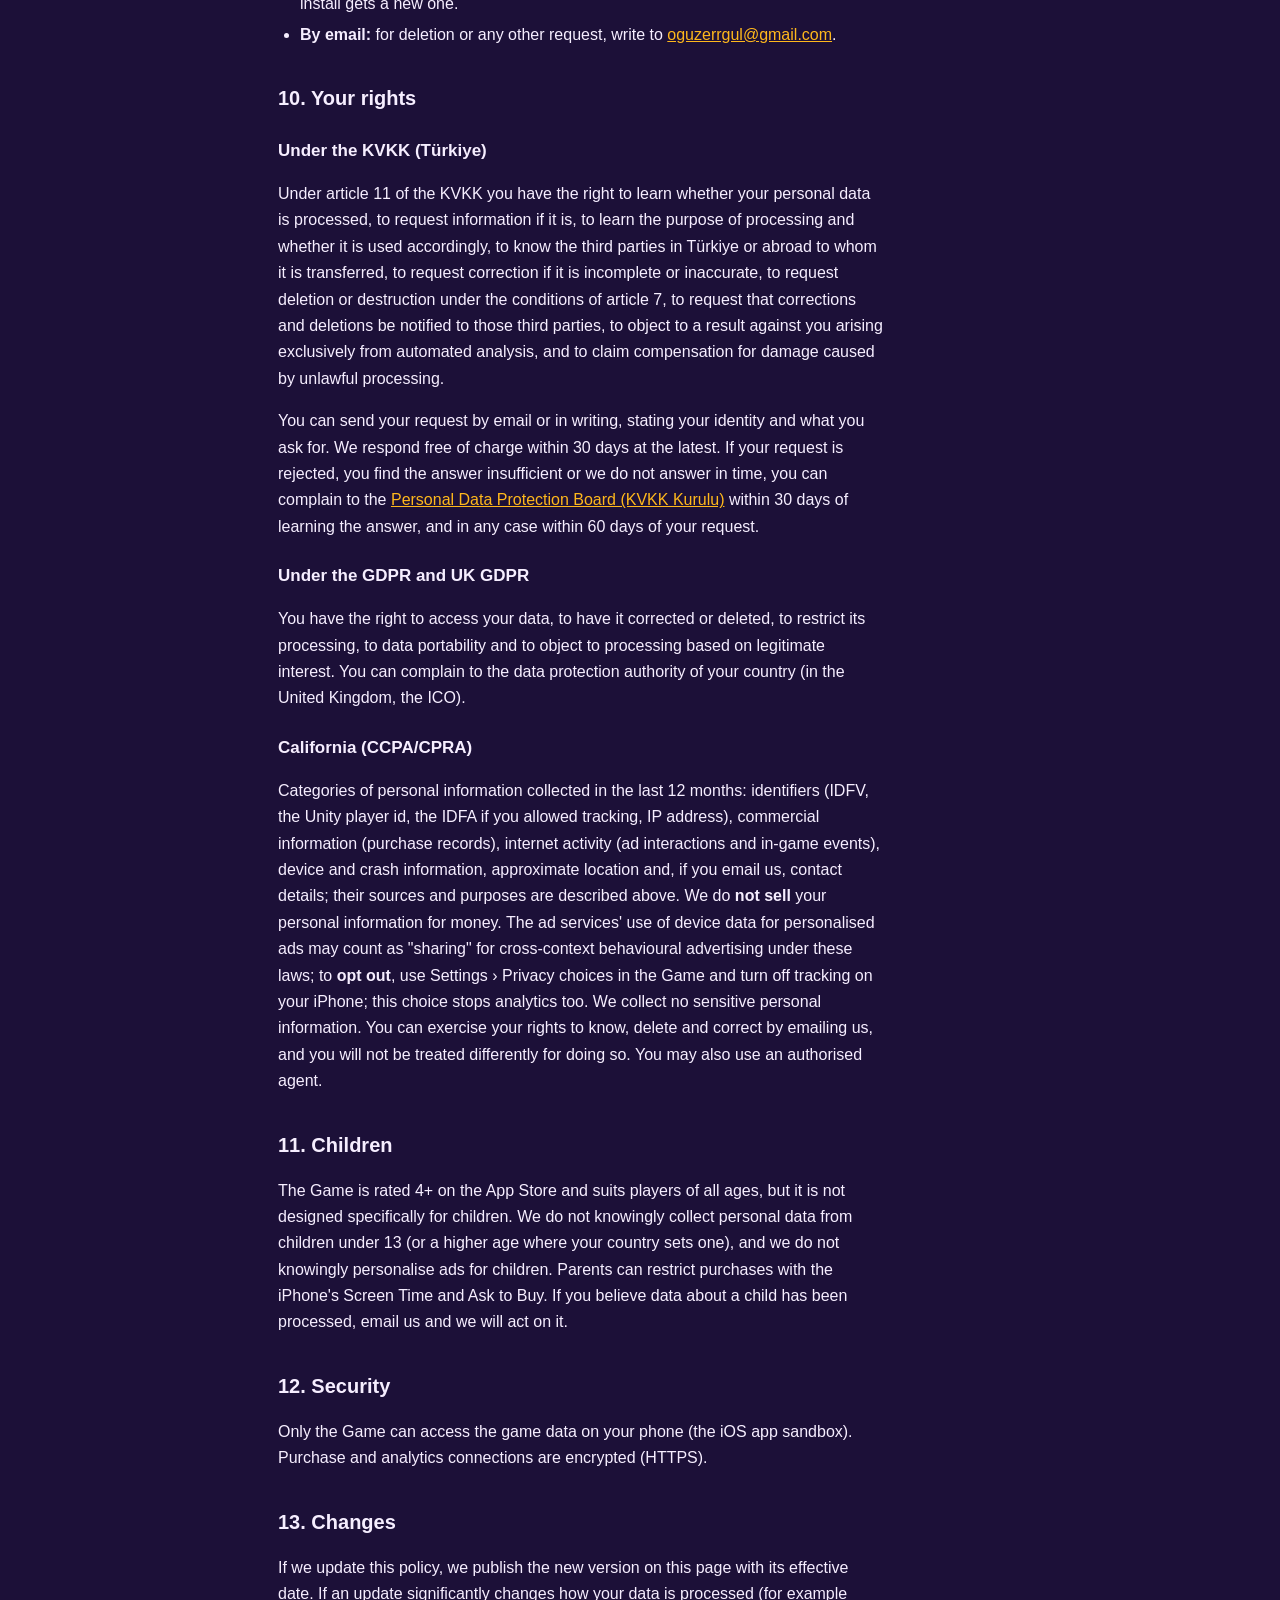
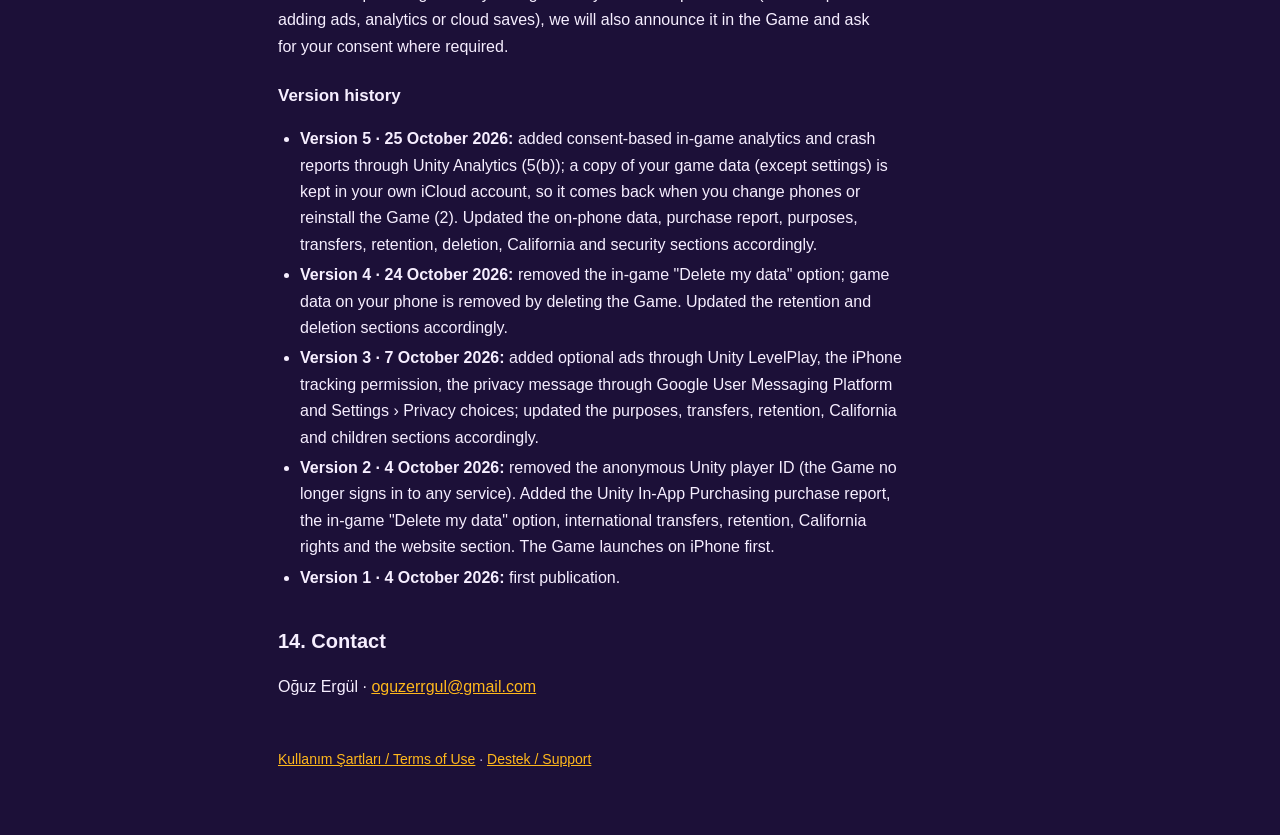
==== commit 59647f7a: "docs(privacy): describe the iCloud save backup in version 5 The game now keeps a copy of the save in" ====
--- a/privacy.html
+++ b/privacy.html
@@ -52,8 +52,12 @@
     <p>Açtığınız seviyeler, coin ve booster miktarlarınız, canlarınız, dil, ses, müzik ve titreşim ayarlarınız, gördüğünüz
       eğitim adımları ve satın alımlarınızın teslim edildiğini gösteren kayıtlar telefonunuzun kendi depolama alanında tutulur.
       Bu kayıtların kendisi bize ya da başkasına gönderilmez. 5/b'de anlatılan analitik açıksa Oyun yalnızca bazı anları
-      (ör. hangi seviyeye başladığınız, kazandığınız ya da kaybettiğiniz) olay olarak Unity Analytics'e bildirir. Bulut kaydı
-      yoktur: oyunu silerseniz ya da telefon değiştirirseniz bu veriler geri getirilemez.</p>
+      (ör. hangi seviyeye başladığınız, kazandığınız ya da kaybettiğiniz) olay olarak Unity Analytics'e bildirir. Ayarlarınız
+      dışındakilerin bir kopyası, telefon değiştirdiğinizde ya da Oyunu yeniden yüklediğinizde geri gelmesi için Apple'ın
+      <strong>iCloud</strong> hizmetinde, kendi Apple Hesabınızda saklanır (iCloud anahtar-değer deposu). Bu kopyayı Apple
+      sizin adınıza tutar; biz göremeyiz ve ona erişemeyiz. iPhone'unuzda iCloud kapalıysa veriler yalnızca telefonunuzda
+      kalır ve Oyunu silerseniz ya da telefon değiştirirseniz geri getirilemez. Apple'ın iCloud verilerini nasıl işlediği:
+      <a href="https://www.apple.com/legal/privacy/">Apple Gizlilik Politikası</a>.</p>
 
     <h2>3. Satın alımlar</h2>
     <h3>a) Apple</h3>
@@ -170,6 +174,7 @@
     <h2>8. Saklama süreleri</h2>
     <ul>
       <li>Telefonunuzdaki oyun verileri: Oyunu silene kadar.</li>
+      <li>iCloud'daki kopyası: siz iCloud'dan silene kadar (Oyunu silmek onu silmez).</li>
       <li>Unity satın alım raporları: Unity'nin saklama politikasına göre.</li>
       <li>Unity Analytics olayları ve çökme raporları: Unity'nin Analytics saklama süresine göre; telefonda bekleyen çökme
         raporları gönderilene ya da Oyun silinene kadar.</li>
@@ -182,10 +187,11 @@
 
     <h2 id="delete-tr">9. Verilerinizi silme</h2>
     <ul>
-      <li><strong>Telefonunuzdaki oyun verileri:</strong> Oyunda hesap olmadığı için bütün oyun verileri yalnızca
-        telefonunuzdadır. <strong>Oyunu silmek</strong> ilerlemenizi, coin'lerinizi, booster'larınızı, canlarınızı ve
-        ayarlarınızı telefonunuzdan kalıcı olarak kaldırır. Bu işlem geri alınamaz; satın alınmış ve henüz kullanılmamış
-        öğeler de silinir.</li>
+      <li><strong>Telefonunuzdaki oyun verileri:</strong> Oyunda hesap olmadığı için oyun verileri telefonunuzda ve
+        iCloud'unuzdadır. <strong>Oyunu silmek</strong> ilerlemenizi, coin'lerinizi, booster'larınızı, canlarınızı ve
+        ayarlarınızı telefonunuzdan kalıcı olarak kaldırır; iCloud'daki kopyasını iPhone Ayarlar › [adınız] › iCloud altındaki
+        depolama ayarlarından silebilirsiniz. Bu işlem geri alınamaz; satın alınmış ve henüz kullanılmamış öğeler de
+        silinir.</li>
       <li><strong>Unity'deki satın alım raporları:</strong> Oyunda hesap olmadığı için bu raporları kimliğinizle eşleştiremeyiz.
         Oyunu (ve aynı geliştiricinin telefonunuzdaki diğer uygulamalarını) sildiğinizde IDFV de değişir; eski raporlar artık
         telefonunuzla ilişkilendirilemez. Silinmelerini istiyorsanız bize yazın; talebinizi Unity'ye iletiriz. Unity'ye
@@ -245,8 +251,9 @@
     <h3>Sürüm geçmişi</h3>
     <ul>
       <li><strong>Sürüm 5 · 25 Ekim 2026:</strong> Unity Analytics ile izne bağlı oyun içi analitik ve çökme raporları
-        eklendi (5/b); telefondaki veriler, satın alım raporu, amaçlar, aktarım, saklama, silme, Kaliforniya ve güvenlik
-        bölümleri buna göre güncellendi.</li>
+        eklendi (5/b); oyun verilerinin (ayarlar hariç) bir kopyası, telefon değiştirdiğinizde ya da Oyunu yeniden
+        yüklediğinizde geri gelmesi için kendi iCloud hesabınızda saklanıyor (2). Telefondaki veriler, satın alım raporu,
+        amaçlar, aktarım, saklama, silme, Kaliforniya ve güvenlik bölümleri buna göre güncellendi.</li>
       <li><strong>Sürüm 4 · 24 Ekim 2026:</strong> Oyun içindeki "Verilerimi sil" seçeneği kaldırıldı; telefondaki oyun
         verileri Oyun silinerek kaldırılır. Saklama ve silme bölümleri buna göre güncellendi.</li>
       <li><strong>Sürüm 3 · 7 Ekim 2026:</strong> Unity LevelPlay ile isteğe bağlı reklamlar, iPhone İzleme izni, Google User
@@ -293,9 +300,12 @@
     <p>The levels you have unlocked, your coins and boosters, your lives, your language, sound, music and haptics settings,
       the tutorial steps you have seen and the records showing that your purchases were delivered are kept in your phone's
       own storage. These records themselves are not sent to us or anyone else. If analytics (5(b)) is on, the Game only
-      reports certain moments as events to Unity Analytics (for example which level you started, won or lost). There is no
-      cloud save: if you
-      delete the Game or change phones, this data cannot be restored.</p>
+      reports certain moments as events to Unity Analytics (for example which level you started, won or lost). A copy of all
+      but your settings is kept in Apple's <strong>iCloud</strong>, in your own Apple Account (iCloud key-value storage), so
+      it comes back when you change phones or reinstall the Game. Apple keeps this copy for you; we cannot see or access it.
+      If iCloud is off on your iPhone, the data stays only on your phone and cannot be restored if you delete the Game or
+      change phones. How Apple handles iCloud data: <a href="https://www.apple.com/legal/privacy/">Apple Privacy
+      Policy</a>.</p>
 
     <h2>3. Purchases</h2>
     <h3>a) Apple</h3>
@@ -409,6 +419,7 @@
     <h2>8. Retention</h2>
     <ul>
       <li>Game data on your phone: until you delete the Game.</li>
+      <li>Its copy in iCloud: until you delete it from iCloud (deleting the Game does not).</li>
       <li>Unity purchase reports: under Unity's retention policy.</li>
       <li>Unity Analytics events and crash reports: under Unity's Analytics retention period; crash reports waiting on your
         phone until they are sent or you delete the Game.</li>
@@ -421,9 +432,10 @@
 
     <h2 id="delete-en">9. Deleting your data</h2>
     <ul>
-      <li><strong>Game data on your phone:</strong> the Game has no account, so all game data is on your phone only.
-        <strong>Deleting the Game</strong> permanently removes your progress, coins, boosters, lives and settings from your
-        phone. This cannot be undone, and purchased items you haven't used yet are deleted too.</li>
+      <li><strong>Game data on your phone:</strong> the Game has no account, so game data is on your phone and in your
+        iCloud. <strong>Deleting the Game</strong> permanently removes your progress, coins, boosters, lives and settings from
+        your phone; delete its iCloud copy in the storage settings under iPhone Settings › [your name] › iCloud. This cannot
+        be undone, and purchased items you haven't used yet are deleted too.</li>
       <li><strong>Purchase reports at Unity:</strong> because the Game has no account, we cannot match these reports to you.
         When you delete the Game (and any other apps from the same developer on your phone), the IDFV changes too, and old
         reports can no longer be linked to your phone. If you want them deleted, email us and we will pass your request to
@@ -480,8 +492,9 @@
     <h3>Version history</h3>
     <ul>
       <li><strong>Version 5 · 25 October 2026:</strong> added consent-based in-game analytics and crash reports through
-        Unity Analytics (5(b)); updated the on-phone data, purchase report, purposes, transfers, retention, deletion,
-        California and security sections accordingly.</li>
+        Unity Analytics (5(b)); a copy of your game data (except settings) is kept in your own iCloud account, so it comes
+        back when you change phones or reinstall the Game (2). Updated the on-phone data, purchase report, purposes,
+        transfers, retention, deletion, California and security sections accordingly.</li>
       <li><strong>Version 4 · 24 October 2026:</strong> removed the in-game "Delete my data" option; game data on your
         phone is removed by deleting the Game. Updated the retention and deletion sections accordingly.</li>
       <li><strong>Version 3 · 7 October 2026:</strong> added optional ads through Unity LevelPlay, the iPhone tracking
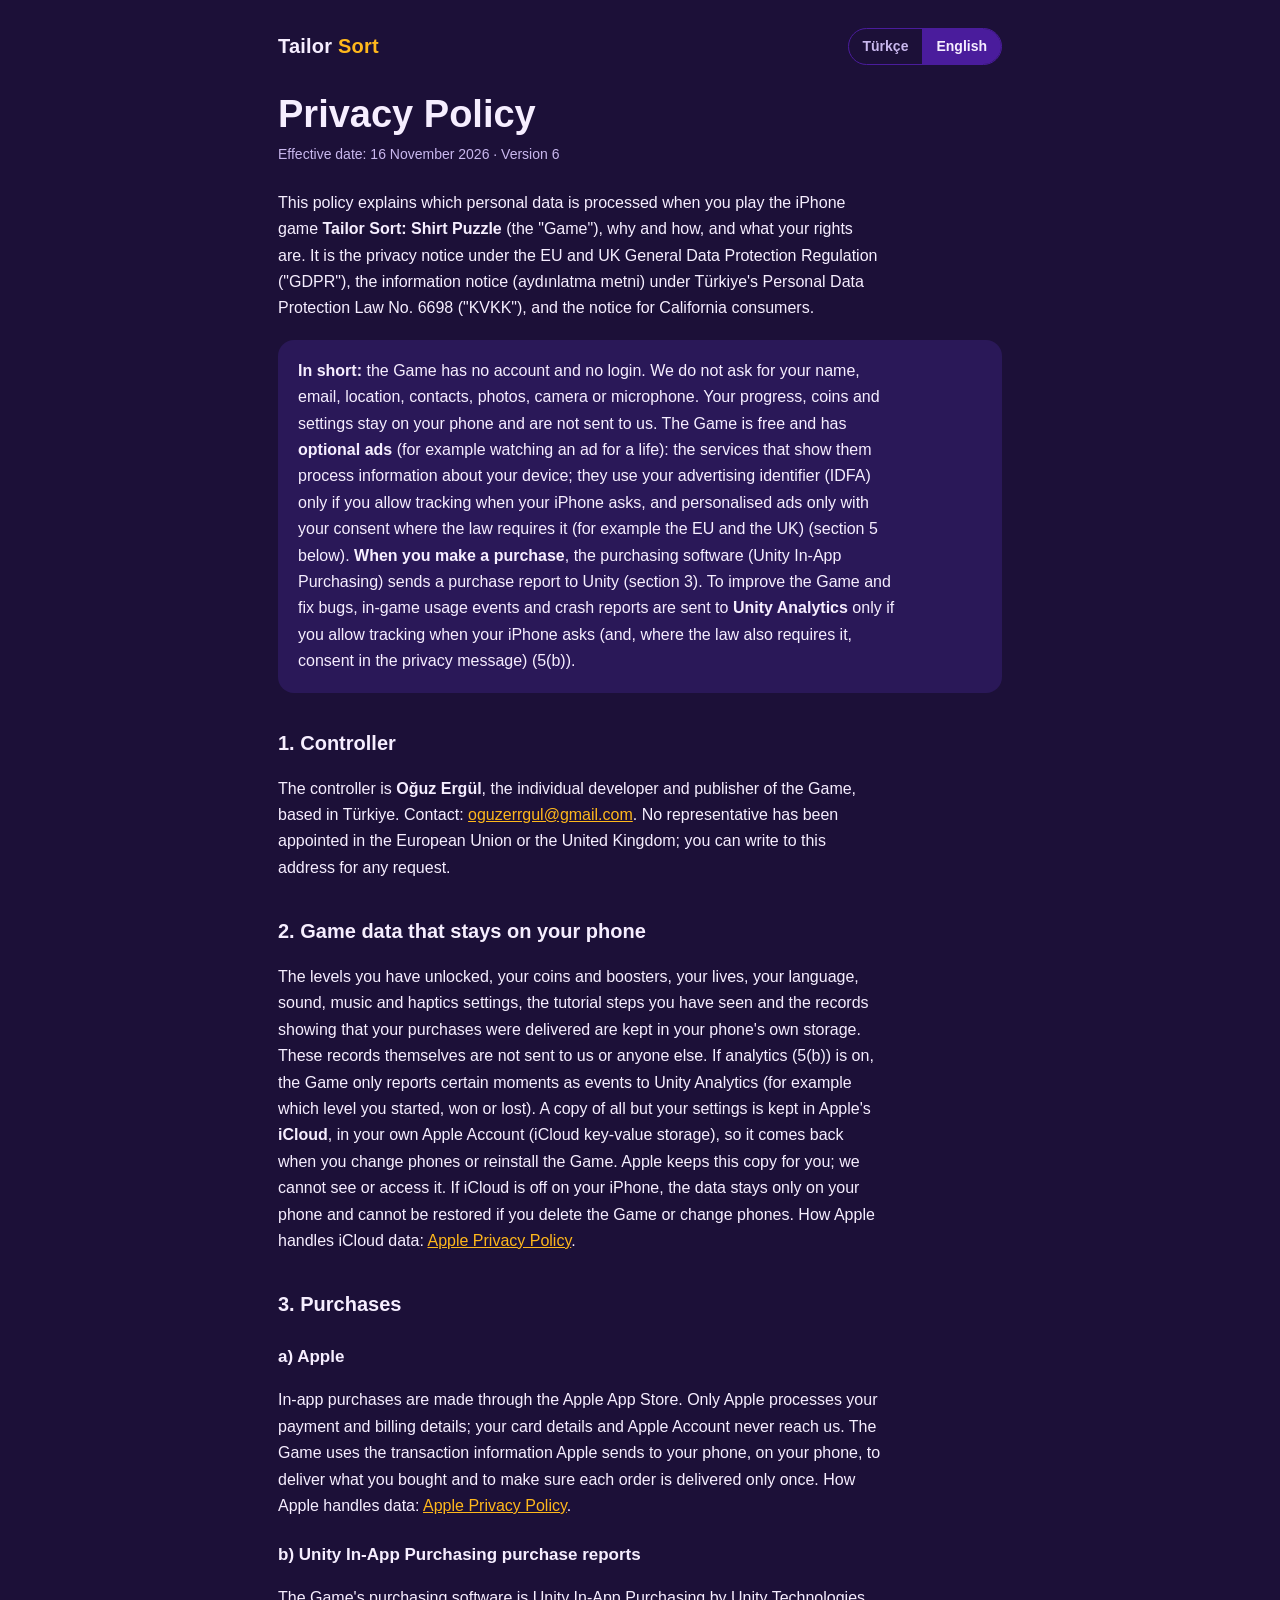
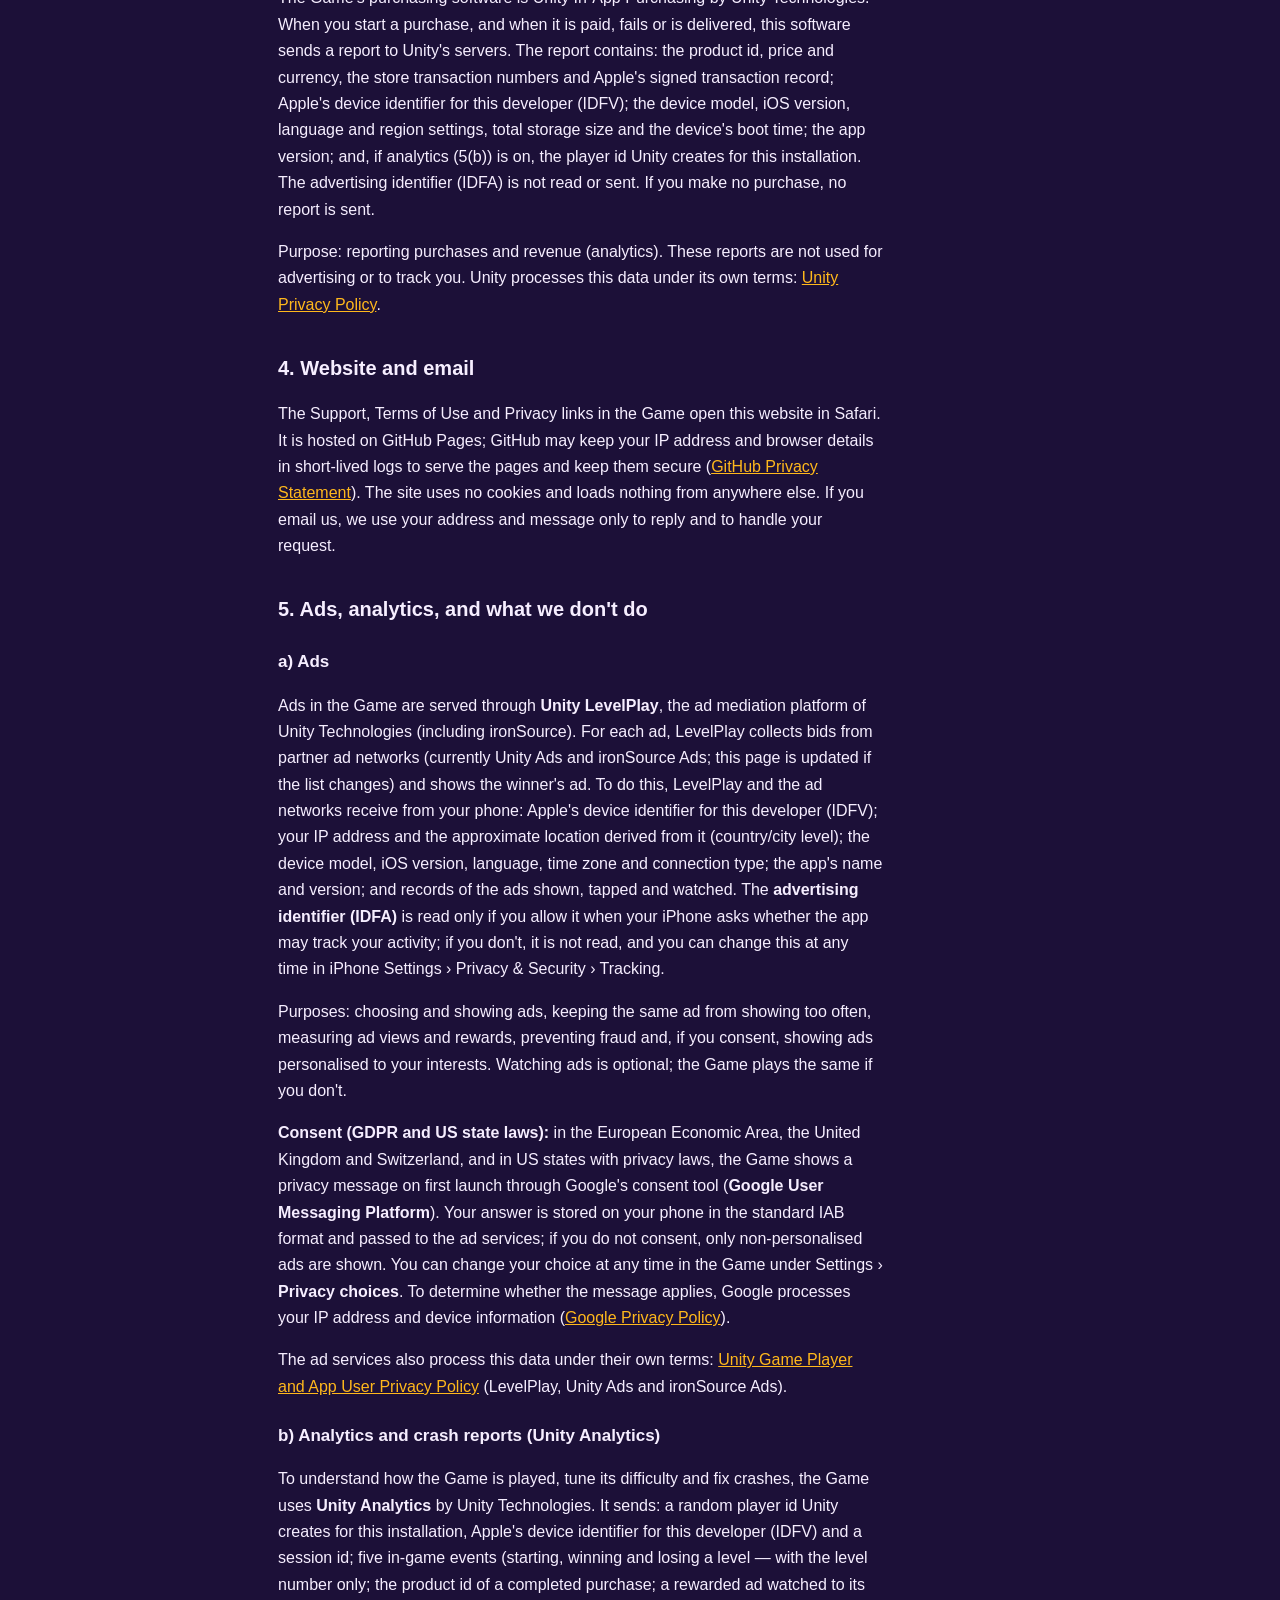
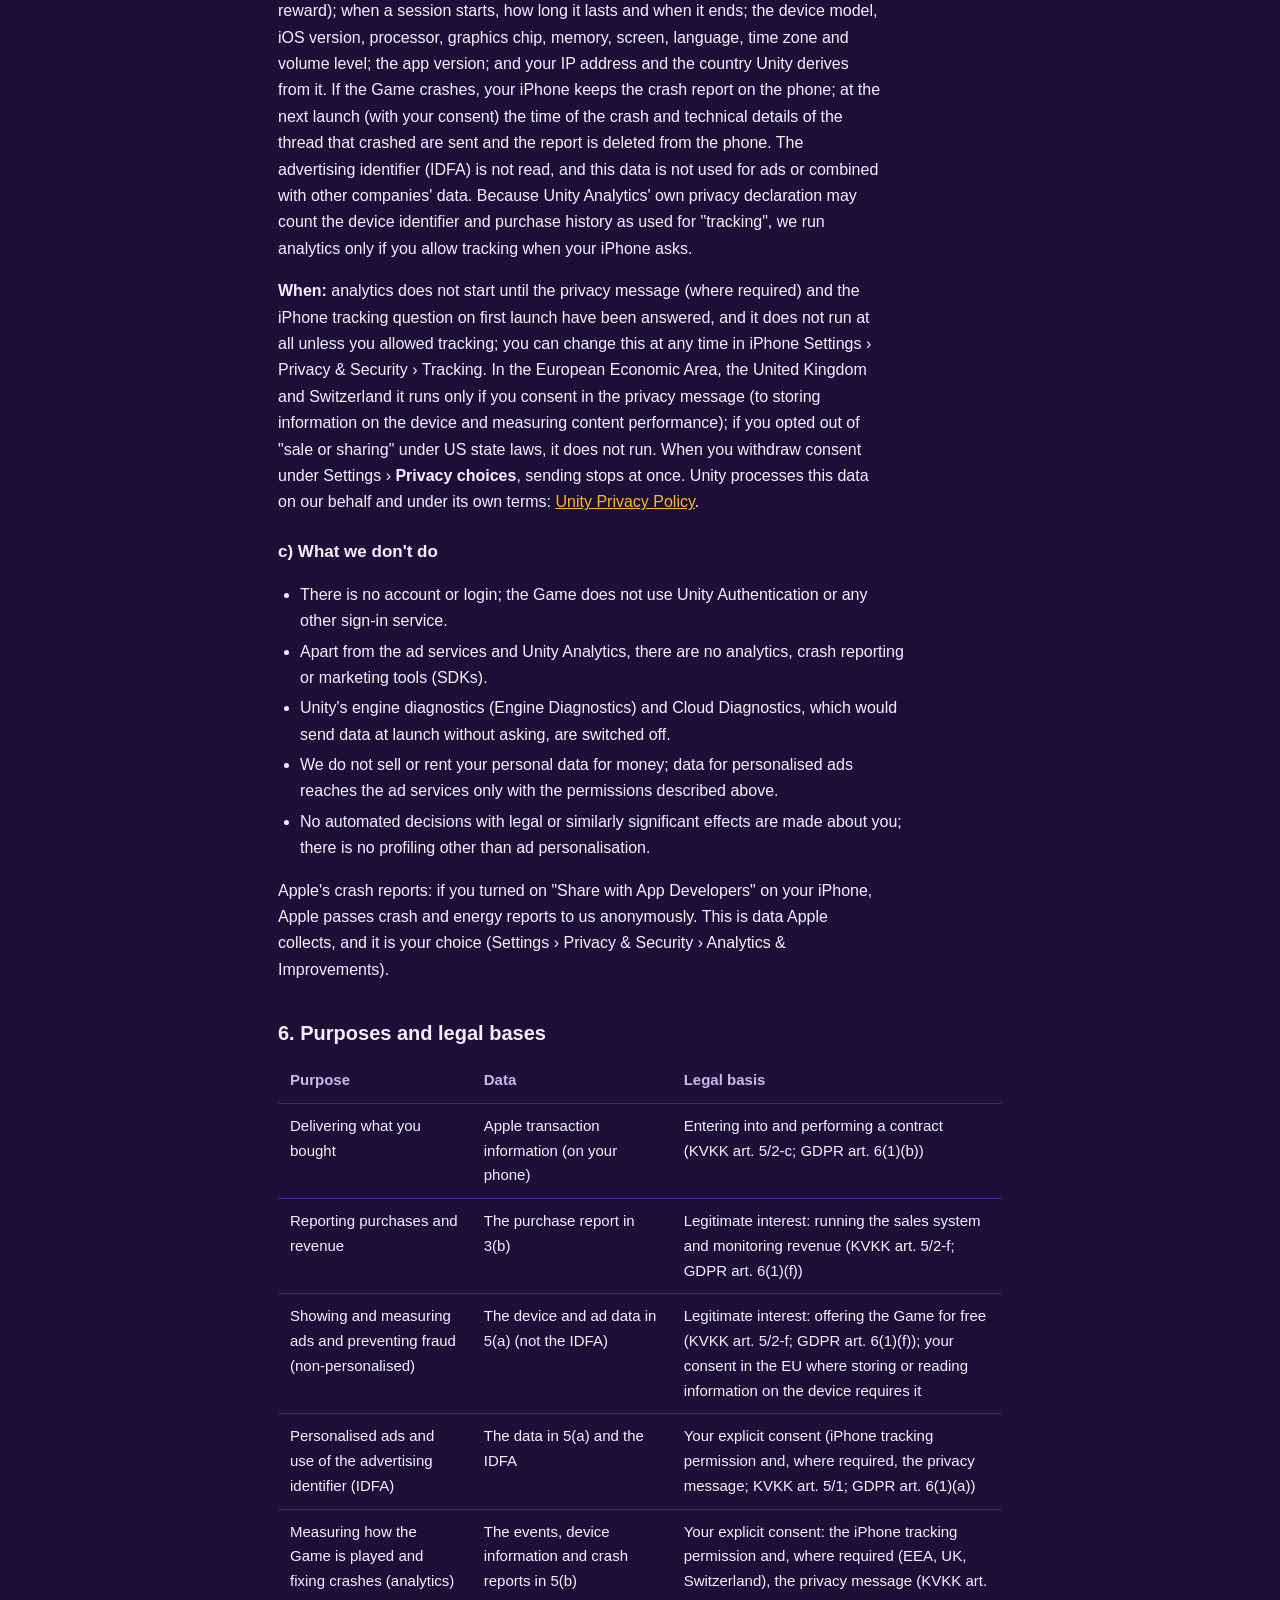
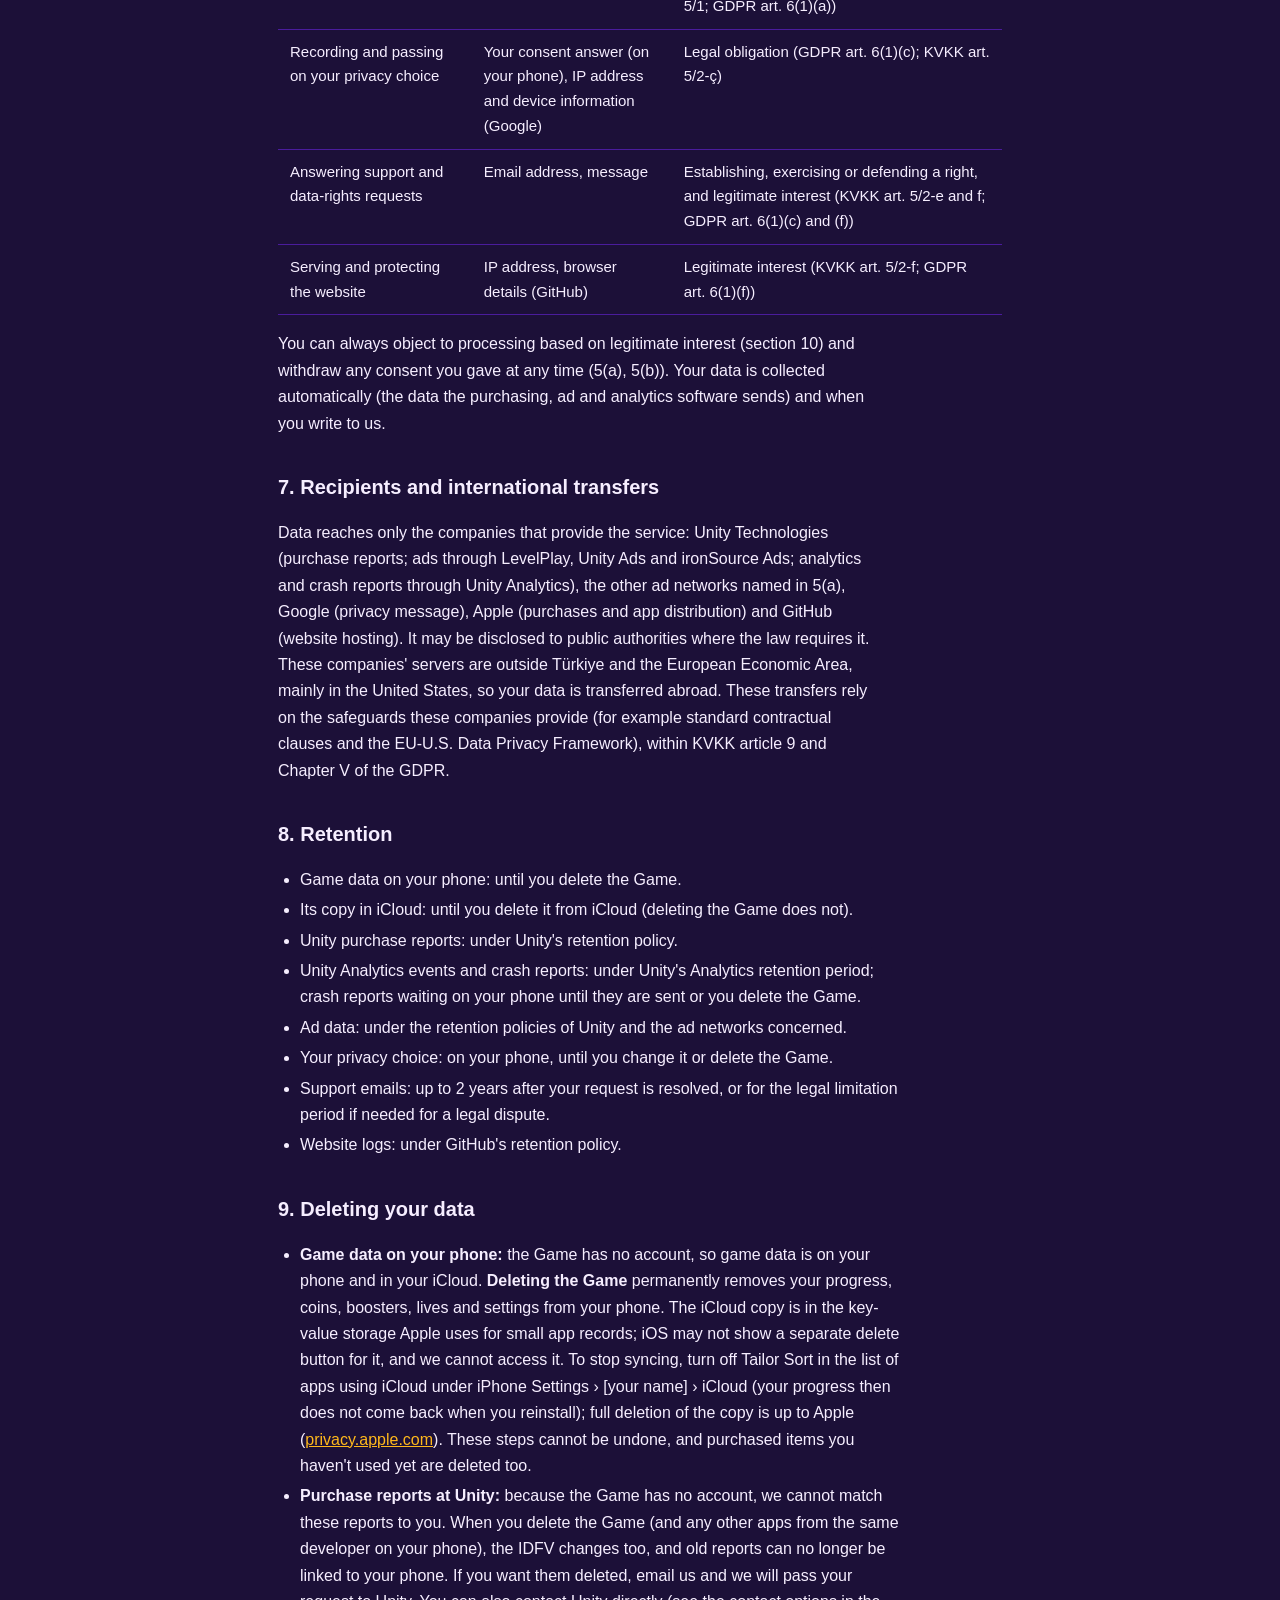
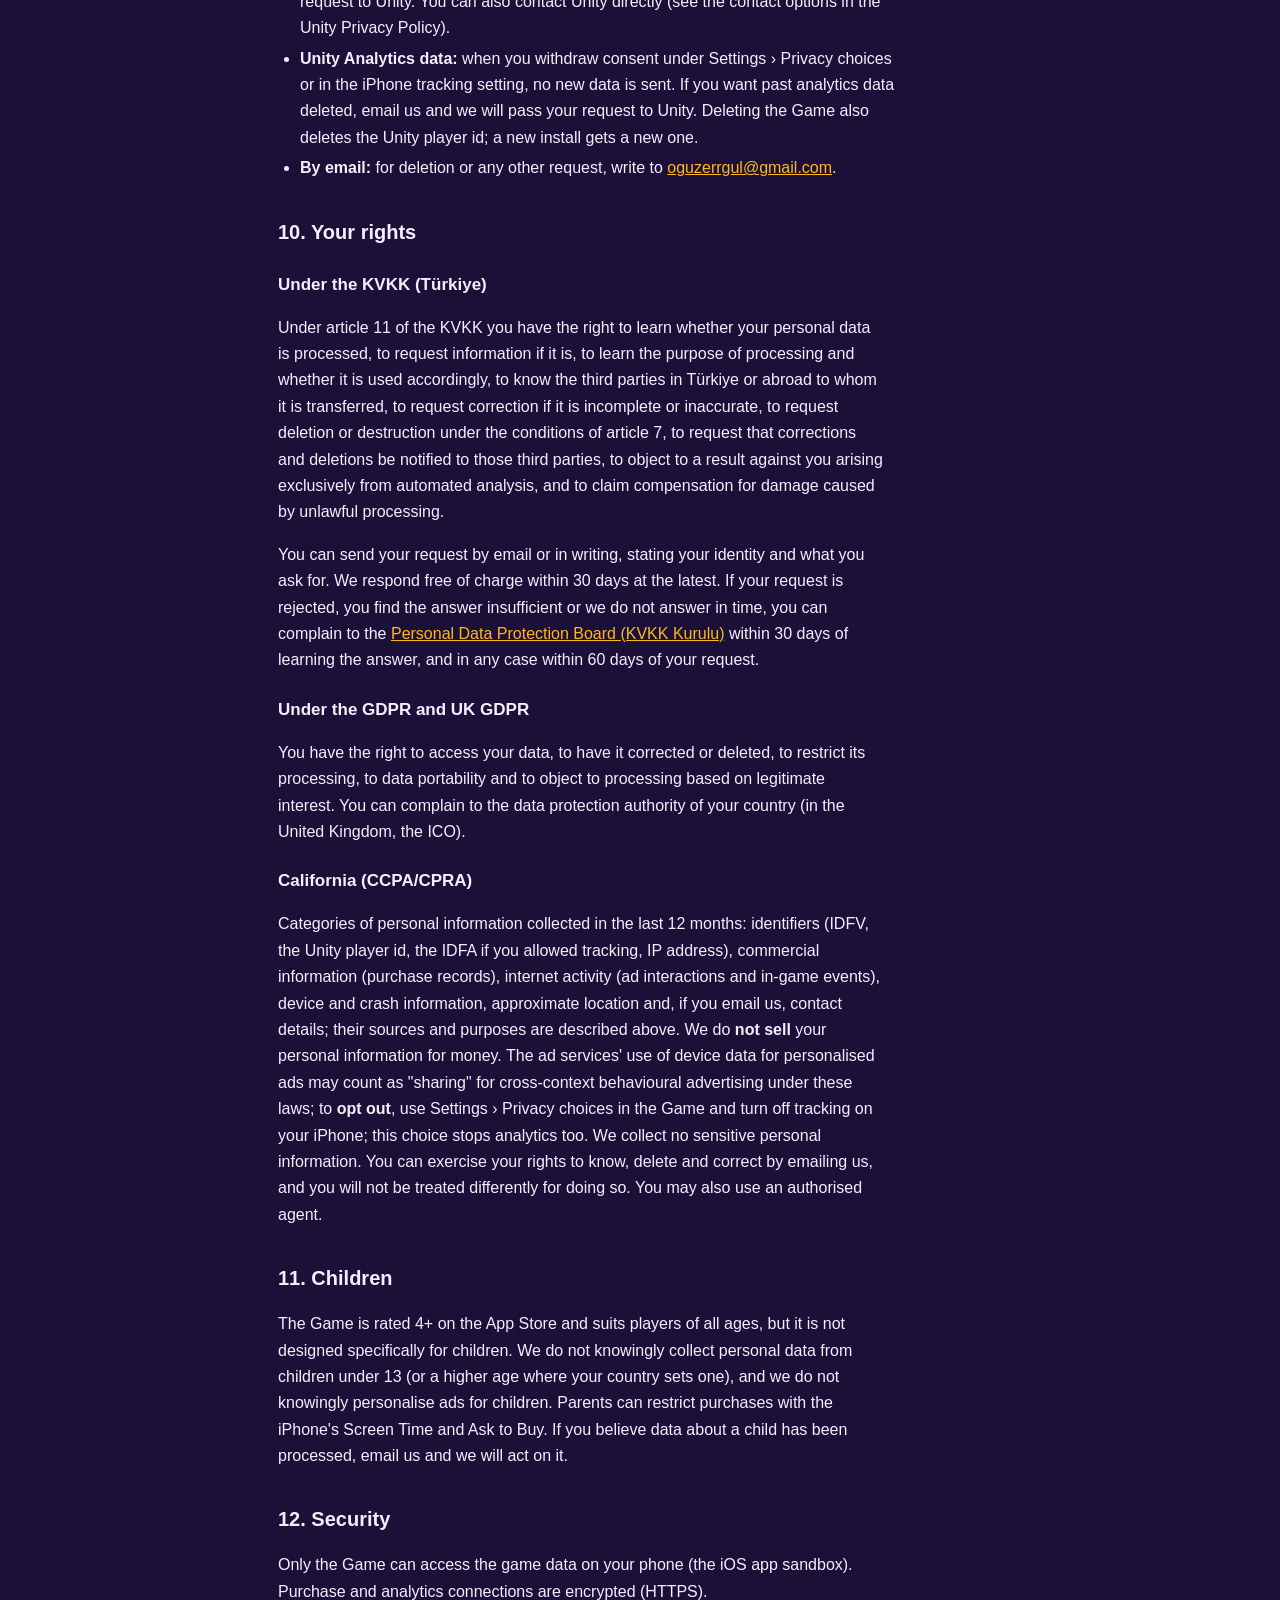
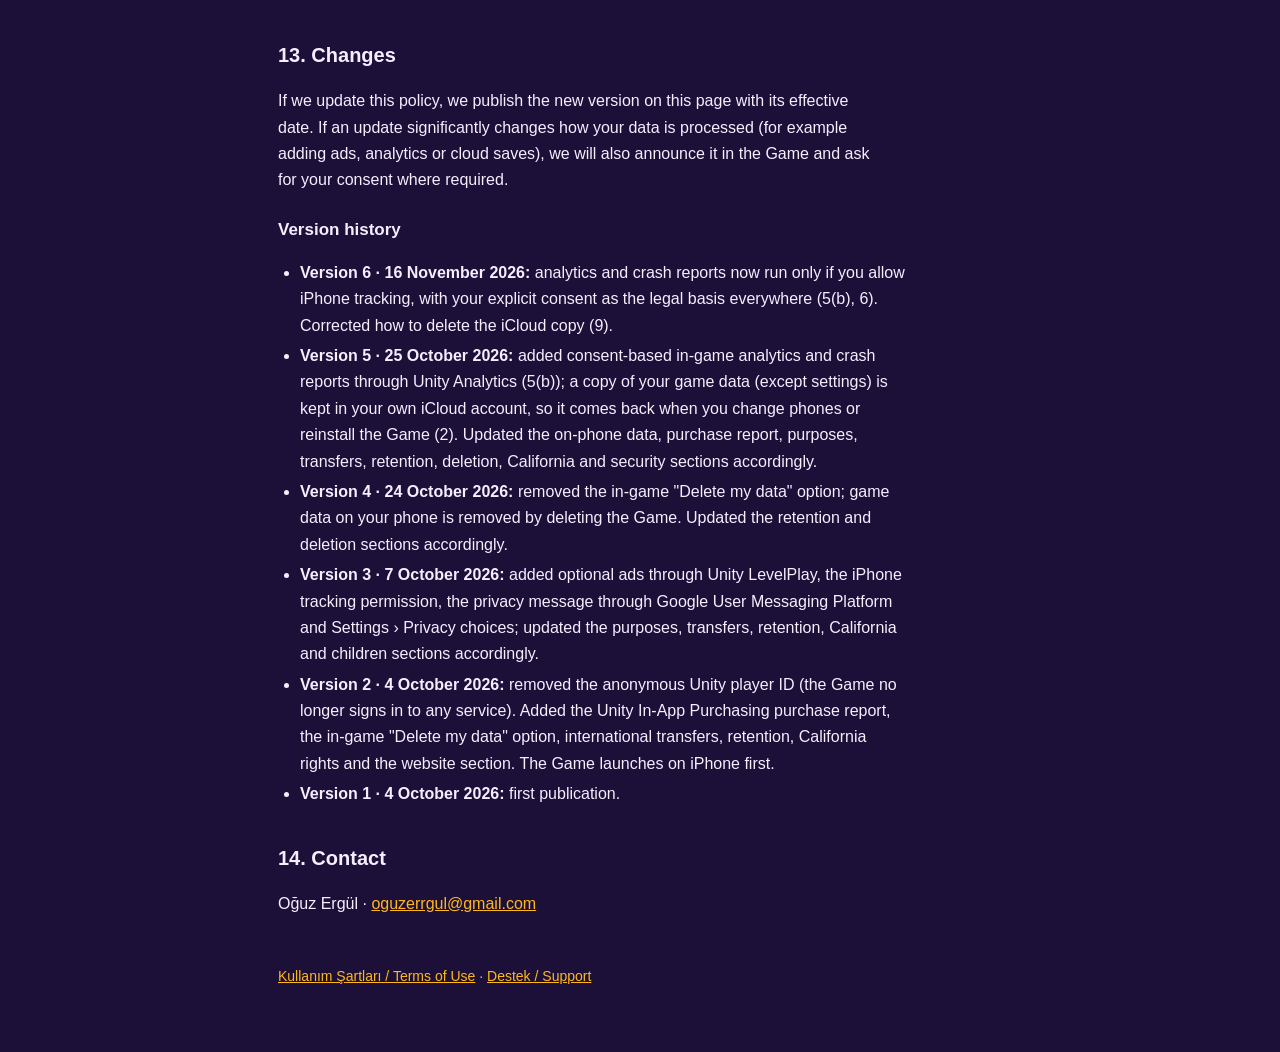
==== commit 7b48cf13: "docs(privacy): version 6, analytics only with the iPhone tracking permission - Analytics and crash r" ====
--- a/privacy.html
+++ b/privacy.html
@@ -23,7 +23,7 @@
   <!-- ============================================================ TÜRKÇE -->
   <main data-lang="tr">
     <h1>Gizlilik Politikası ve KVKK Aydınlatma Metni</h1>
-    <p class="updated">Yürürlük tarihi: 25 Ekim 2026 · Sürüm 5</p>
+    <p class="updated">Yürürlük tarihi: 16 Kasım 2026 · Sürüm 6</p>
 
     <p>Bu metin, <strong>Tailor Sort: Shirt Puzzle</strong> ("Oyun") iPhone oyununu oynarken hangi kişisel verilerin, neden ve
       nasıl işlendiğini ve haklarınızı açıklar. 6698 sayılı Kişisel Verilerin Korunması Kanunu ("KVKK") 10. maddesi uyarınca
@@ -38,9 +38,9 @@
         iPhone'un "İzleme" sorusuna izin verirseniz, kişiselleştirilmiş reklamı da yalnızca yasanın izin istediği yerlerde (ör.
         AB, Birleşik Krallık) izin verirseniz kullanırlar (aşağıda 5. bölüm). Bir <strong>satın alım yaptığınızda</strong>
         satın alma altyapısı (Unity In-App Purchasing) Unity'ye bir satın alım raporu gönderir (3. bölüm). Oyunu
-        iyileştirmek ve hataları düzeltmek için, gizlilik sorularını yanıtladıktan sonra ve yasanın izin istediği yerlerde
-        yalnızca izninizle, oyun içi kullanım olayları ile çökme raporları <strong>Unity Analytics</strong>'e
-        gönderilir (5/b).</p>
+        iyileştirmek ve hataları düzeltmek için oyun içi kullanım olayları ile çökme raporları <strong>Unity Analytics</strong>'e
+        yalnızca iPhone'un "İzleme" sorusuna izin verirseniz (ve yasanın ayrıca izin istediği yerlerde gizlilik mesajında
+        da izin verirseniz) gönderilir (5/b).</p>
     </div>
 
     <h2>1. Veri sorumlusu</h2>
@@ -119,13 +119,15 @@
       uygulamanın sürümü; IP adresi ve Unity'nin ondan çıkardığı ülke. Oyun çökerse iPhone'unuz çökme raporunu telefonda
       saklar; bir sonraki açılışta (izniniz varsa) çökmenin zamanı ve çöken iş parçacığının teknik ayrıntıları gönderilir ve
       rapor telefondan silinir. Reklam kimliği (IDFA)
-      okunmaz; bu veriler reklam için ya da sizi başka şirketlerin verileriyle birleştirip takip etmek için kullanılmaz.</p>
+      okunmaz; bu veriler reklam için ya da sizi başka şirketlerin verileriyle birleştirmek için kullanılmaz. Unity
+      Analytics'in kendi gizlilik beyanı cihaz tanımlayıcısını ve satın alım geçmişini "izleme" amaçlı sayabildiği için
+      analitiği yalnızca iPhone'un İzleme sorusuna izin verdiğinizde çalıştırırız.</p>
     <p><strong>Ne zaman:</strong> Analitik, ilk açılıştaki gizlilik mesajı (gerekiyorsa) ve iPhone'un İzleme sorusu
-      yanıtlanmadan başlamaz. Avrupa Ekonomik Alanı, Birleşik Krallık ve İsviçre'de yalnızca gizlilik mesajında izin
+      yanıtlanmadan başlamaz ve İzleme sorusuna izin vermediyseniz hiç çalışmaz; izni iPhone Ayarlar › Gizlilik ve
+      Güvenlik › İzleme'den istediğiniz zaman değiştirebilirsiniz. Avrupa Ekonomik Alanı, Birleşik Krallık ve İsviçre'de yalnızca gizlilik mesajında izin
       verirseniz (cihazda bilgi saklama ve içerik performansını ölçme amaçları) çalışır; ABD eyalet yasaları kapsamında
       "satış ya da paylaşmadan vazgeçme"yi seçtiyseniz çalışmaz. İzninizi Ayarlar › <strong>Gizlilik seçenekleri</strong>'nden
-      geri aldığınızda gönderim hemen durur. Diğer ülkelerde analitik, Oyunu iyileştirme meşru menfaatimize dayanır; buna
-      e-postayla itiraz edebilirsiniz (10. bölüm). Unity bu verileri bizim adımıza ve kendi koşulları çerçevesinde işler:
+      geri aldığınızda gönderim hemen durur. Unity bu verileri bizim adımıza ve kendi koşulları çerçevesinde işler:
       <a href="https://unity.com/legal/privacy-policy" rel="noopener">Unity Gizlilik Politikası</a>.</p>
 
     <h3>c) Yapmadıklarımız</h3>
@@ -151,7 +153,7 @@
         <tr><td>Satın alımların ve gelirin raporlanması</td><td>3/b'deki satın alım raporu</td><td>Meşru menfaat: satış altyapısının işletilmesi ve gelirin izlenmesi (KVKK m. 5/2-f; GDPR m. 6/1-f)</td></tr>
         <tr><td>Reklam göstermek, ölçmek ve sahtekârlığı önlemek (kişiselleştirilmemiş)</td><td>5/a'daki cihaz ve reklam verileri (IDFA hariç)</td><td>Meşru menfaat: Oyunu ücretsiz sunmak (KVKK m. 5/2-f; GDPR m. 6/1-f); cihazda bilgi saklama ve okuma gerektiğinde AB'de izniniz</td></tr>
         <tr><td>Kişiselleştirilmiş reklam ve reklam kimliğinin (IDFA) kullanımı</td><td>5/a'daki veriler ve IDFA</td><td>Açık rızanız (iPhone İzleme izni ve gerekli bölgelerde gizlilik mesajı; KVKK m. 5/1; GDPR m. 6/1-a)</td></tr>
-        <tr><td>Oyunun nasıl oynandığını ölçmek, çökmeleri düzeltmek (analitik)</td><td>5/b'deki olaylar, cihaz bilgileri ve çökme raporları</td><td>Gerekli bölgelerde (AEA, Birleşik Krallık, İsviçre) gizlilik mesajındaki izniniz (GDPR m. 6/1-a); diğer yerlerde meşru menfaat: Oyunu çalışır tutmak ve iyileştirmek (KVKK m. 5/2-f; GDPR m. 6/1-f)</td></tr>
+        <tr><td>Oyunun nasıl oynandığını ölçmek, çökmeleri düzeltmek (analitik)</td><td>5/b'deki olaylar, cihaz bilgileri ve çökme raporları</td><td>Açık rızanız: iPhone İzleme izni ve gerekli bölgelerde (AEA, Birleşik Krallık, İsviçre) gizlilik mesajındaki izniniz (KVKK m. 5/1; GDPR m. 6/1-a)</td></tr>
         <tr><td>Gizlilik seçiminizi kaydetmek ve iletmek</td><td>İzin yanıtınız (telefonunuzda), IP adresi ve cihaz bilgisi (Google)</td><td>Hukuki yükümlülük (GDPR m. 6/1-c; KVKK m. 5/2-ç)</td></tr>
         <tr><td>Destek ve haklarınıza ilişkin talepleri yanıtlamak</td><td>E-posta adresi, mesaj</td><td>Bir hakkın tesisi, kullanılması veya korunması ve meşru menfaat (KVKK m. 5/2-e ve f; GDPR m. 6/1-c ve f)</td></tr>
         <tr><td>Web sitesini sunmak ve korumak</td><td>IP adresi, tarayıcı bilgisi (GitHub)</td><td>Meşru menfaat (KVKK m. 5/2-f; GDPR m. 6/1-f)</td></tr>
@@ -189,15 +191,18 @@
     <ul>
       <li><strong>Telefonunuzdaki oyun verileri:</strong> Oyunda hesap olmadığı için oyun verileri telefonunuzda ve
         iCloud'unuzdadır. <strong>Oyunu silmek</strong> ilerlemenizi, coin'lerinizi, booster'larınızı, canlarınızı ve
-        ayarlarınızı telefonunuzdan kalıcı olarak kaldırır; iCloud'daki kopyasını iPhone Ayarlar › [adınız] › iCloud altındaki
-        depolama ayarlarından silebilirsiniz. Bu işlem geri alınamaz; satın alınmış ve henüz kullanılmamış öğeler de
-        silinir.</li>
+        ayarlarınızı telefonunuzdan kalıcı olarak kaldırır. iCloud'daki kopya, Apple'ın küçük uygulama kayıtları için
+        kullandığı anahtar-değer deposundadır; iOS bunun için ayrı bir silme düğmesi göstermeyebilir ve biz bu kopyaya
+        erişemeyiz. Eşitlemeyi durdurmak için iPhone Ayarlar › [adınız] › iCloud › iCloud'u kullanan uygulamalar listesinde
+        Tailor Sort'u kapatın (Oyunu yeniden yüklediğinizde ilerlemeniz o zaman geri gelmez); kopyanın tamamen silinmesi
+        Apple'a bağlıdır (<a href="https://privacy.apple.com" rel="noopener">privacy.apple.com</a>). Bu işlemler geri
+        alınamaz; satın alınmış ve henüz kullanılmamış öğeler de silinir.</li>
       <li><strong>Unity'deki satın alım raporları:</strong> Oyunda hesap olmadığı için bu raporları kimliğinizle eşleştiremeyiz.
         Oyunu (ve aynı geliştiricinin telefonunuzdaki diğer uygulamalarını) sildiğinizde IDFV de değişir; eski raporlar artık
         telefonunuzla ilişkilendirilemez. Silinmelerini istiyorsanız bize yazın; talebinizi Unity'ye iletiriz. Unity'ye
         doğrudan da başvurabilirsiniz (Unity Gizlilik Politikası'ndaki iletişim yolları).</li>
-      <li><strong>Unity Analytics verileri:</strong> İzninizi Ayarlar › Gizlilik seçenekleri'nden geri aldığınızda yeni veri
-        gönderilmez. Geçmiş analitik verilerinin silinmesini istiyorsanız bize yazın; talebinizi Unity'ye iletiriz. Oyunu
+      <li><strong>Unity Analytics verileri:</strong> İzninizi Ayarlar › Gizlilik seçenekleri'nden ya da iPhone'un İzleme
+        ayarından geri aldığınızda yeni veri gönderilmez. Geçmiş analitik verilerinin silinmesini istiyorsanız bize yazın; talebinizi Unity'ye iletiriz. Oyunu
         sildiğinizde Unity oyuncu kimliği de silinir ve yeniden kurulumda yeni bir kimlik oluşur.</li>
       <li><strong>E-posta ile:</strong> Silme ya da başka bir talep için
         <a href="mailto:oguzerrgul@gmail.com?subject=Tailor%20Sort%20veri%20talebi">oguzerrgul@gmail.com</a> adresine yazın.</li>
@@ -250,6 +255,9 @@
 
     <h3>Sürüm geçmişi</h3>
     <ul>
+      <li><strong>Sürüm 6 · 16 Kasım 2026:</strong> Analitik ve çökme raporları artık yalnızca iPhone İzleme iznine izin
+        verdiğinizde çalışıyor; hukuki dayanağı her yerde açık rızanız (5/b, 6). iCloud kopyasını silme bilgisi
+        düzeltildi (9).</li>
       <li><strong>Sürüm 5 · 25 Ekim 2026:</strong> Unity Analytics ile izne bağlı oyun içi analitik ve çökme raporları
         eklendi (5/b); oyun verilerinin (ayarlar hariç) bir kopyası, telefon değiştirdiğinizde ya da Oyunu yeniden
         yüklediğinizde geri gelmesi için kendi iCloud hesabınızda saklanıyor (2). Telefondaki veriler, satın alım raporu,
@@ -272,7 +280,7 @@
   <!-- ============================================================ ENGLISH -->
   <main data-lang="en">
     <h1>Privacy Policy</h1>
-    <p class="updated">Effective date: 25 October 2026 · Version 5</p>
+    <p class="updated">Effective date: 16 November 2026 · Version 6</p>
 
     <p>This policy explains which personal data is processed when you play the iPhone game <strong>Tailor Sort: Shirt
       Puzzle</strong> (the "Game"), why and how, and what your rights are. It is the privacy notice under the EU and UK General
@@ -287,8 +295,8 @@
         when your iPhone asks, and personalised ads only with your consent where the law requires it (for example the EU and
         the UK) (section 5 below). <strong>When you make a purchase</strong>, the purchasing software (Unity In-App
         Purchasing) sends a purchase report to Unity (section 3). To improve the Game and fix bugs, in-game usage events and
-        crash reports are sent to <strong>Unity Analytics</strong> once you have answered the privacy questions,
-        and only with your consent where the law requires it (5(b)).</p>
+        crash reports are sent to <strong>Unity Analytics</strong> only if you allow tracking when your iPhone asks (and,
+        where the law also requires it, consent in the privacy message) (5(b)).</p>
     </div>
 
     <h2>1. Controller</h2>
@@ -365,14 +373,15 @@
       the device model, iOS version, processor, graphics chip, memory, screen, language, time zone and volume level; the app
       version; and your IP address and the country Unity derives from it. If the Game crashes, your iPhone keeps the crash
       report on the phone; at the next launch (with your consent) the time of the crash and technical details of the thread
-      that crashed are sent and the report is deleted from the phone. The advertising identifier (IDFA) is not read, and this data is not used for ads or to
-      track you by combining it with other companies' data.</p>
+      that crashed are sent and the report is deleted from the phone. The advertising identifier (IDFA) is not read, and this data is not used for ads or
+      combined with other companies' data. Because Unity Analytics' own privacy declaration may count the device identifier
+      and purchase history as used for "tracking", we run analytics only if you allow tracking when your iPhone asks.</p>
     <p><strong>When:</strong> analytics does not start until the privacy message (where required) and the iPhone tracking
-      question on first launch have been answered. In the European Economic Area, the United Kingdom and Switzerland it runs
+      question on first launch have been answered, and it does not run at all unless you allowed tracking; you can change
+      this at any time in iPhone Settings › Privacy &amp; Security › Tracking. In the European Economic Area, the United Kingdom and Switzerland it runs
       only if you consent in the privacy message (to storing information on the device and measuring content performance);
       if you opted out of "sale or sharing" under US state laws, it does not run. When you withdraw consent under Settings ›
-      <strong>Privacy choices</strong>, sending stops at once. Elsewhere, analytics relies on our legitimate interest in
-      improving the Game; you can object by email (section 10). Unity processes this data on our behalf and under its own
+      <strong>Privacy choices</strong>, sending stops at once. Unity processes this data on our behalf and under its own
       terms: <a href="https://unity.com/legal/privacy-policy" rel="noopener">Unity Privacy Policy</a>.</p>
 
     <h3>c) What we don't do</h3>
@@ -398,7 +407,7 @@
         <tr><td>Reporting purchases and revenue</td><td>The purchase report in 3(b)</td><td>Legitimate interest: running the sales system and monitoring revenue (KVKK art. 5/2-f; GDPR art. 6(1)(f))</td></tr>
         <tr><td>Showing and measuring ads and preventing fraud (non-personalised)</td><td>The device and ad data in 5(a) (not the IDFA)</td><td>Legitimate interest: offering the Game for free (KVKK art. 5/2-f; GDPR art. 6(1)(f)); your consent in the EU where storing or reading information on the device requires it</td></tr>
         <tr><td>Personalised ads and use of the advertising identifier (IDFA)</td><td>The data in 5(a) and the IDFA</td><td>Your explicit consent (iPhone tracking permission and, where required, the privacy message; KVKK art. 5/1; GDPR art. 6(1)(a))</td></tr>
-        <tr><td>Measuring how the Game is played and fixing crashes (analytics)</td><td>The events, device information and crash reports in 5(b)</td><td>Where required (EEA, UK, Switzerland), your consent in the privacy message (GDPR art. 6(1)(a)); elsewhere legitimate interest: keeping the Game working and improving it (KVKK art. 5/2-f; GDPR art. 6(1)(f))</td></tr>
+        <tr><td>Measuring how the Game is played and fixing crashes (analytics)</td><td>The events, device information and crash reports in 5(b)</td><td>Your explicit consent: the iPhone tracking permission and, where required (EEA, UK, Switzerland), the privacy message (KVKK art. 5/1; GDPR art. 6(1)(a))</td></tr>
         <tr><td>Recording and passing on your privacy choice</td><td>Your consent answer (on your phone), IP address and device information (Google)</td><td>Legal obligation (GDPR art. 6(1)(c); KVKK art. 5/2-ç)</td></tr>
         <tr><td>Answering support and data-rights requests</td><td>Email address, message</td><td>Establishing, exercising or defending a right, and legitimate interest (KVKK art. 5/2-e and f; GDPR art. 6(1)(c) and (f))</td></tr>
         <tr><td>Serving and protecting the website</td><td>IP address, browser details (GitHub)</td><td>Legitimate interest (KVKK art. 5/2-f; GDPR art. 6(1)(f))</td></tr>
@@ -434,14 +443,17 @@
     <ul>
       <li><strong>Game data on your phone:</strong> the Game has no account, so game data is on your phone and in your
         iCloud. <strong>Deleting the Game</strong> permanently removes your progress, coins, boosters, lives and settings from
-        your phone; delete its iCloud copy in the storage settings under iPhone Settings › [your name] › iCloud. This cannot
-        be undone, and purchased items you haven't used yet are deleted too.</li>
+        your phone. The iCloud copy is in the key-value storage Apple uses for small app records; iOS may not show a separate
+        delete button for it, and we cannot access it. To stop syncing, turn off Tailor Sort in the list of apps using
+        iCloud under iPhone Settings › [your name] › iCloud (your progress then does not come back when you reinstall); full
+        deletion of the copy is up to Apple (<a href="https://privacy.apple.com" rel="noopener">privacy.apple.com</a>). These
+        steps cannot be undone, and purchased items you haven't used yet are deleted too.</li>
       <li><strong>Purchase reports at Unity:</strong> because the Game has no account, we cannot match these reports to you.
         When you delete the Game (and any other apps from the same developer on your phone), the IDFV changes too, and old
         reports can no longer be linked to your phone. If you want them deleted, email us and we will pass your request to
         Unity. You can also contact Unity directly (see the contact options in the Unity Privacy Policy).</li>
-      <li><strong>Unity Analytics data:</strong> when you withdraw consent under Settings › Privacy choices, no new data is
-        sent. If you want past analytics data deleted, email us and we will pass your request to Unity. Deleting the Game
+      <li><strong>Unity Analytics data:</strong> when you withdraw consent under Settings › Privacy choices or in the iPhone
+        tracking setting, no new data is sent. If you want past analytics data deleted, email us and we will pass your request to Unity. Deleting the Game
         also deletes the Unity player id; a new install gets a new one.</li>
       <li><strong>By email:</strong> for deletion or any other request, write to
         <a href="mailto:oguzerrgul@gmail.com?subject=Tailor%20Sort%20data%20request">oguzerrgul@gmail.com</a>.</li>
@@ -491,6 +503,9 @@
 
     <h3>Version history</h3>
     <ul>
+      <li><strong>Version 6 · 16 November 2026:</strong> analytics and crash reports now run only if you allow iPhone
+        tracking, with your explicit consent as the legal basis everywhere (5(b), 6). Corrected how to delete the iCloud copy
+        (9).</li>
       <li><strong>Version 5 · 25 October 2026:</strong> added consent-based in-game analytics and crash reports through
         Unity Analytics (5(b)); a copy of your game data (except settings) is kept in your own iCloud account, so it comes
         back when you change phones or reinstall the Game (2). Updated the on-phone data, purchase report, purposes,
